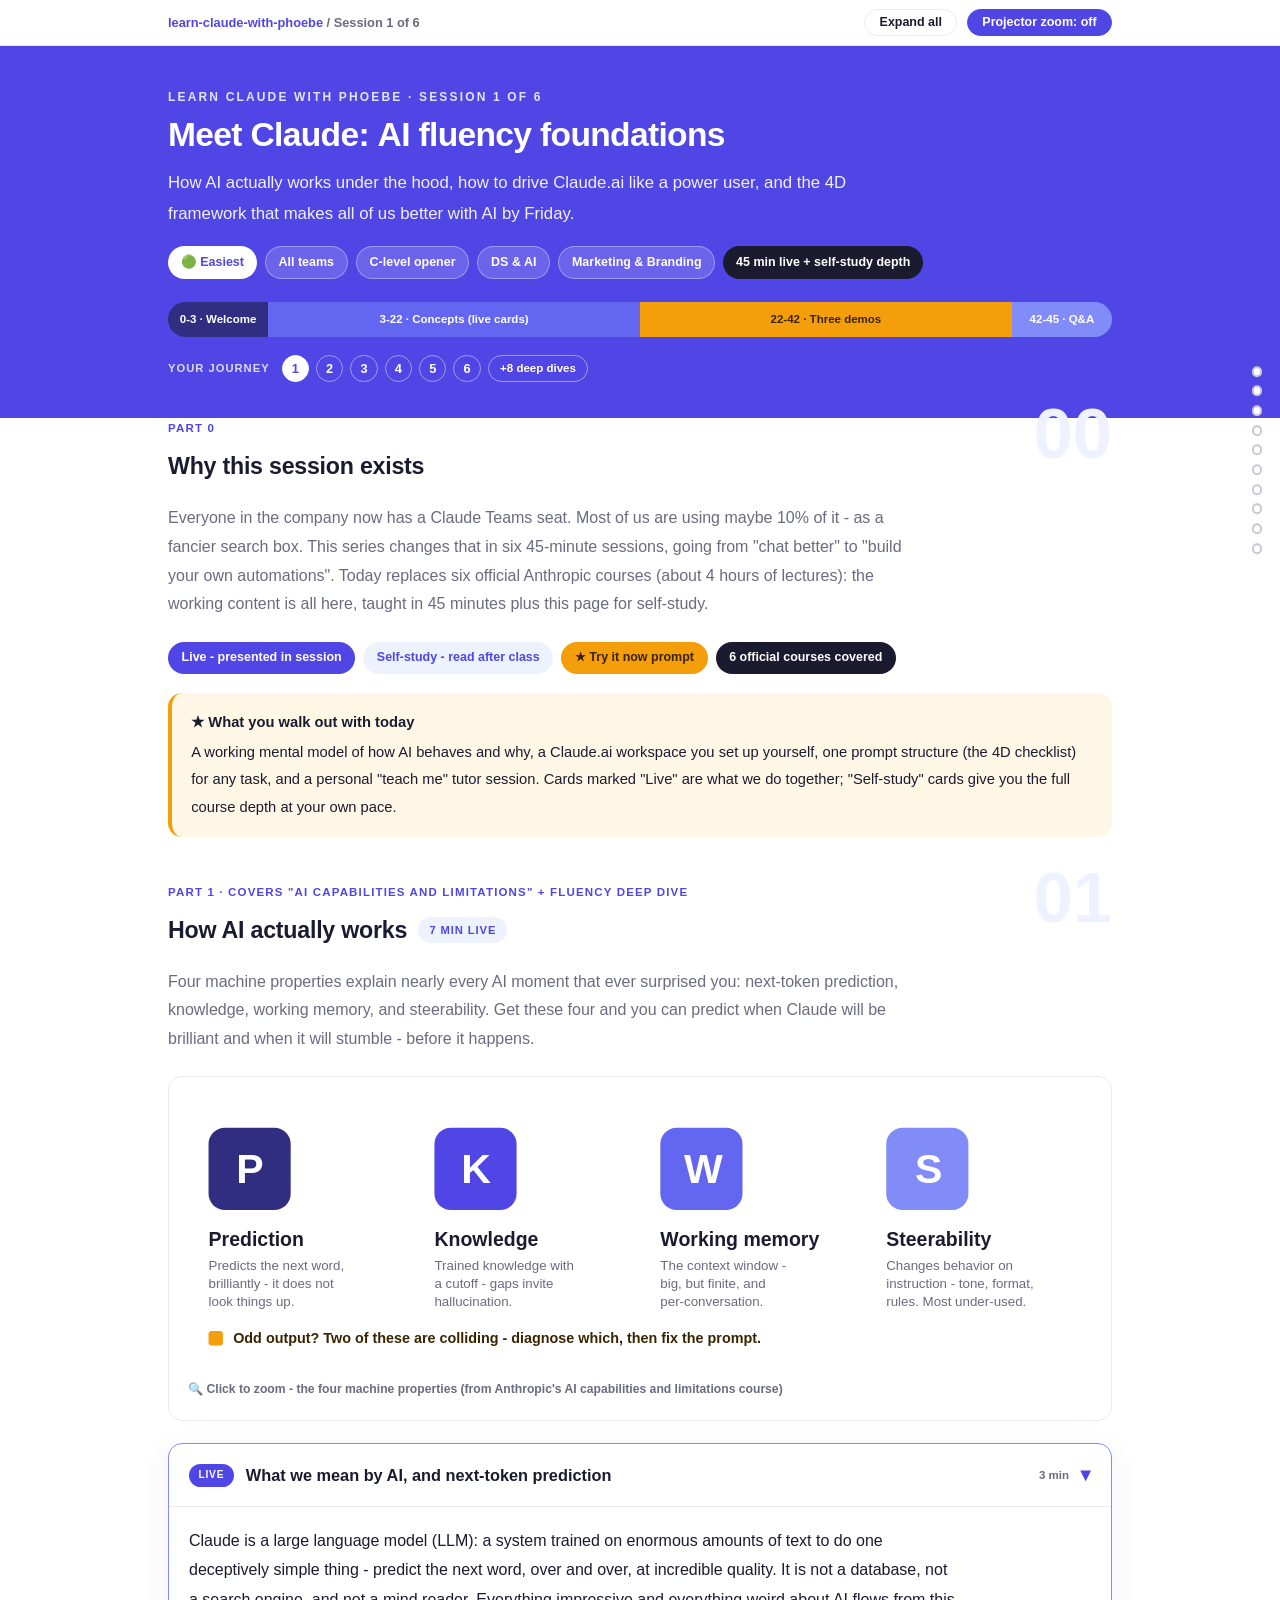
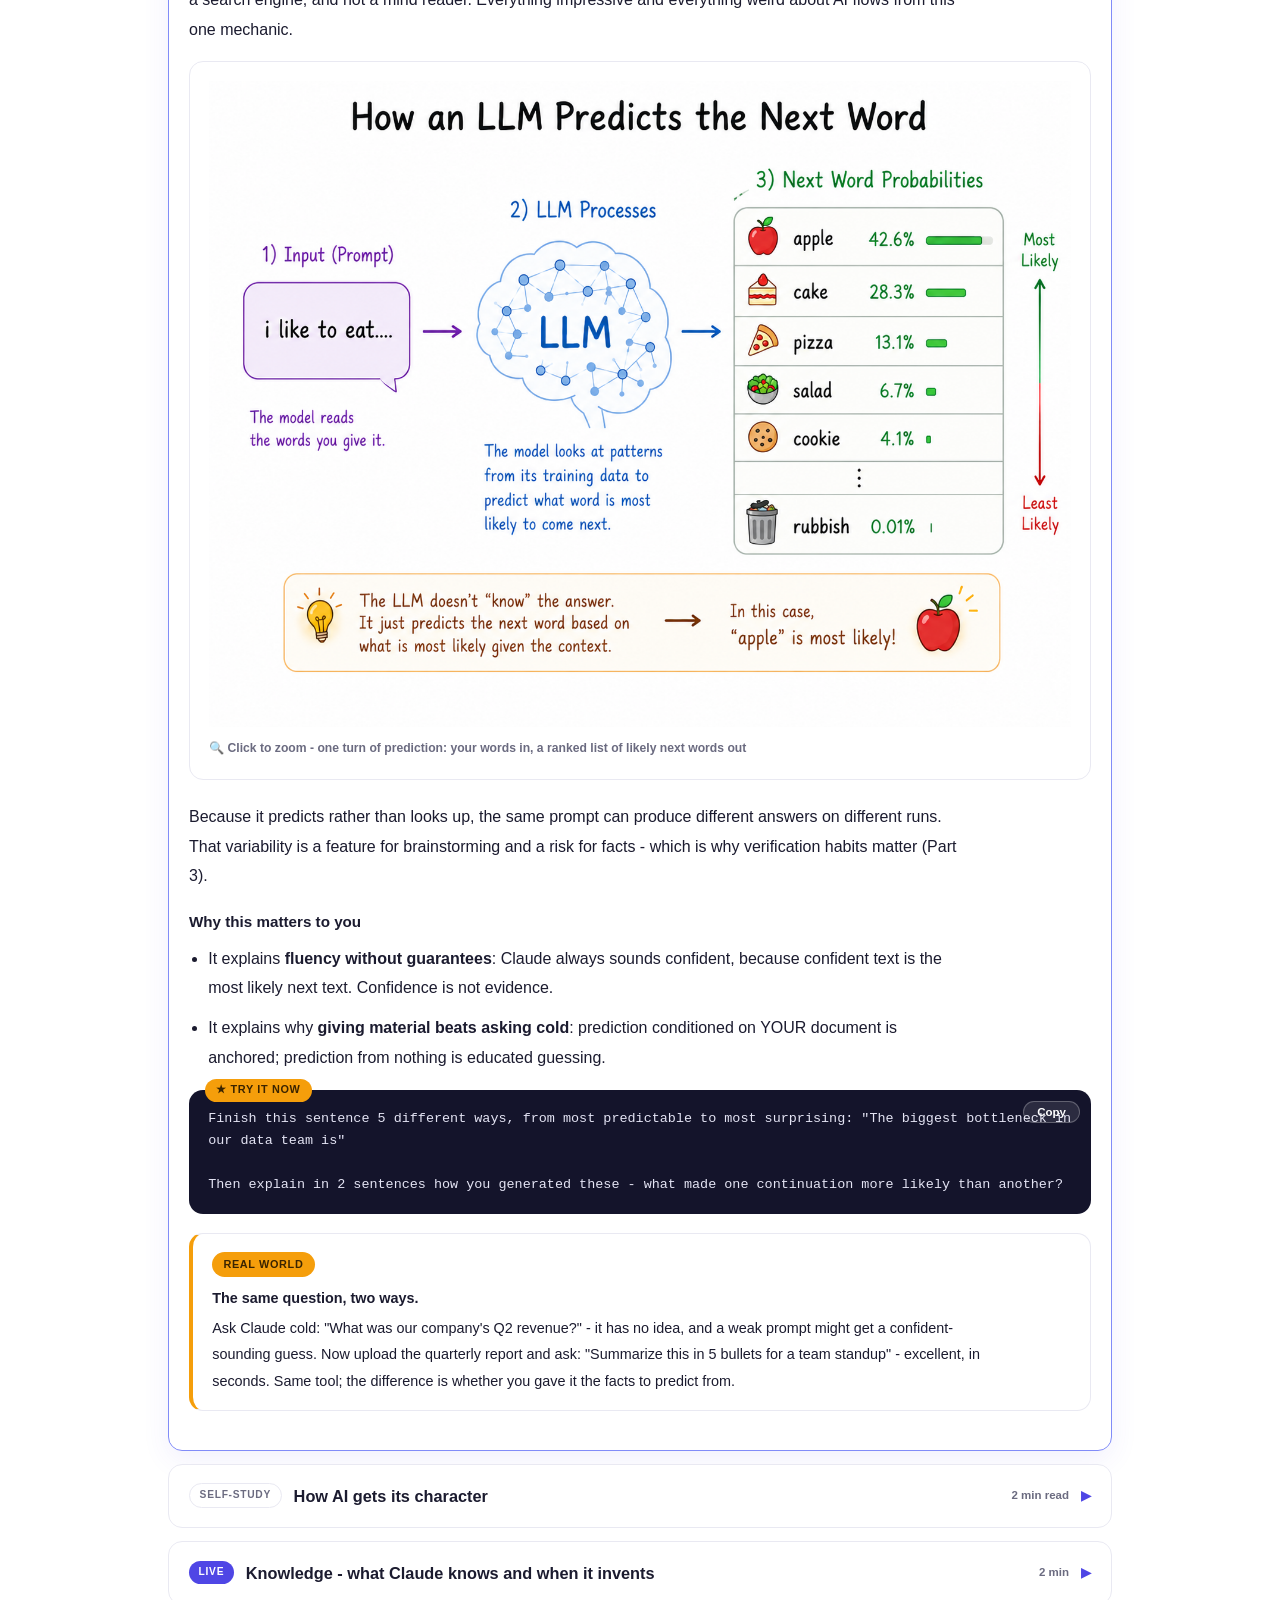
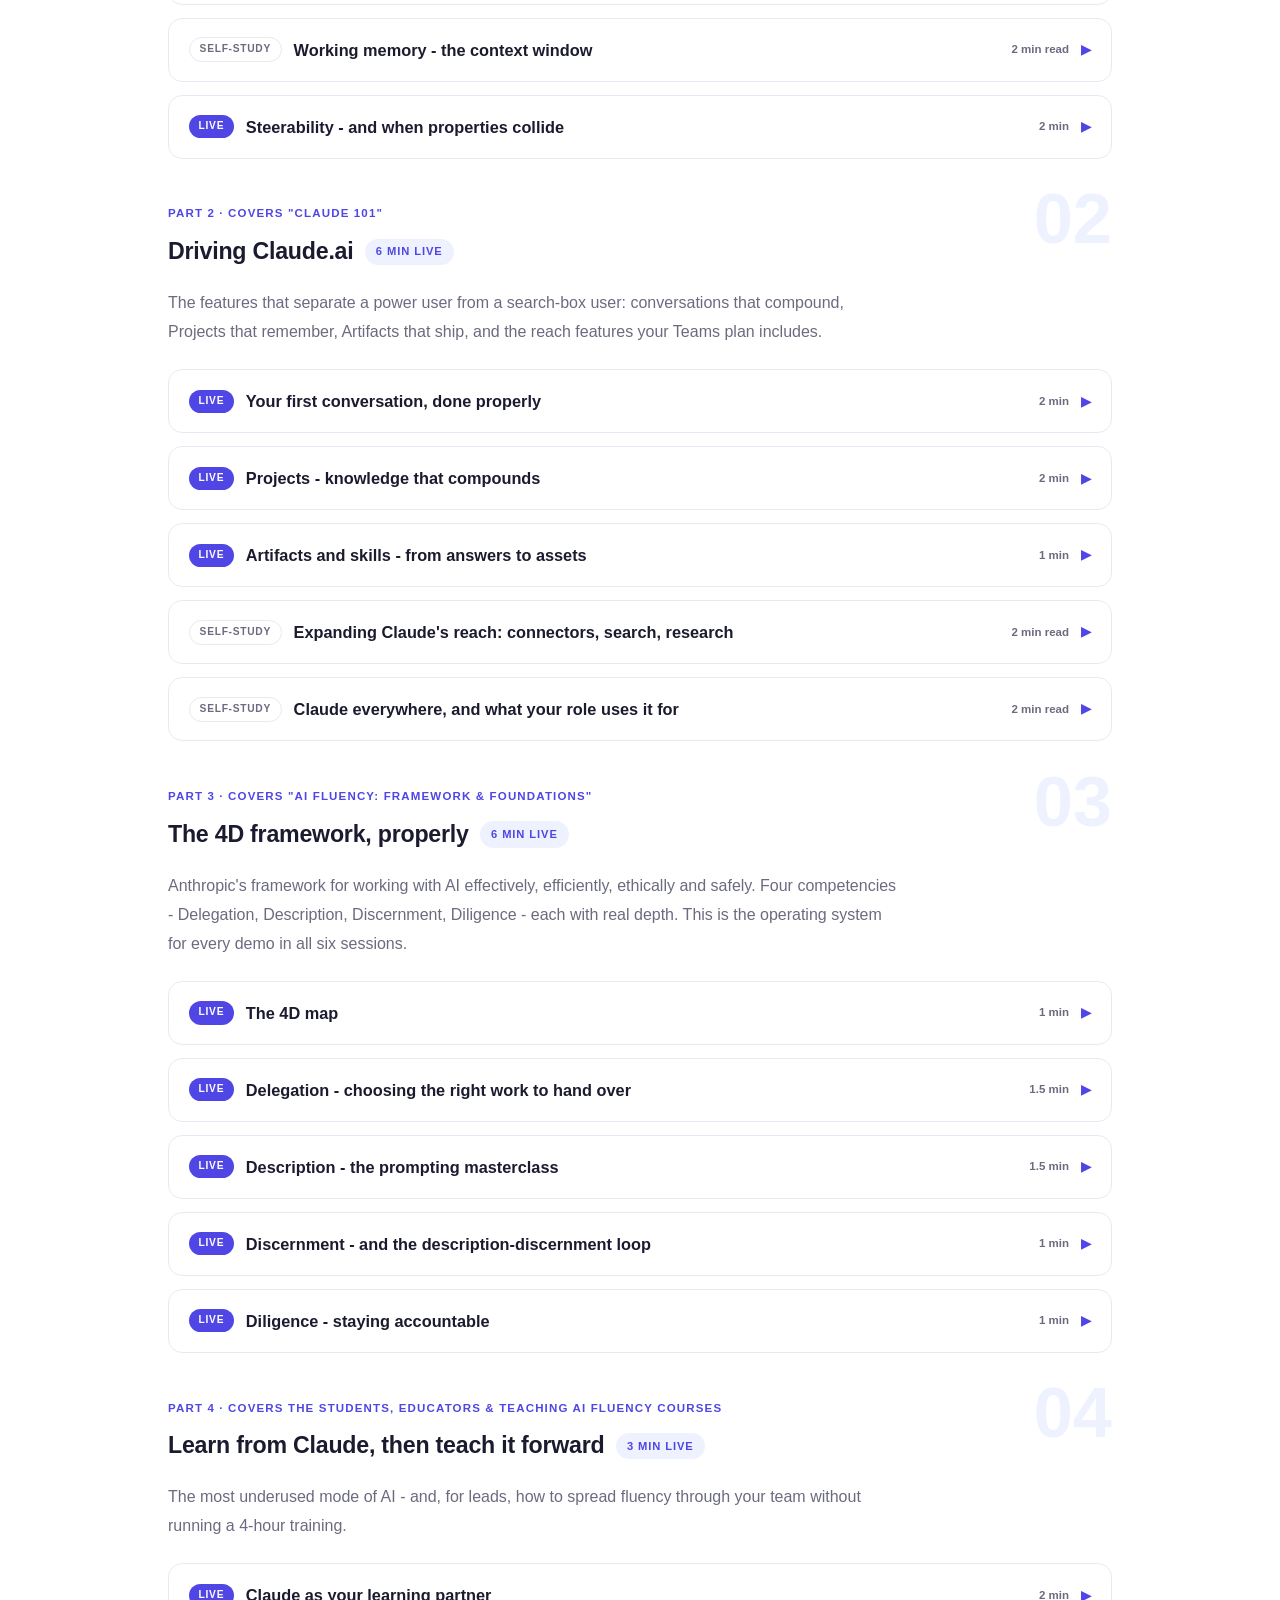
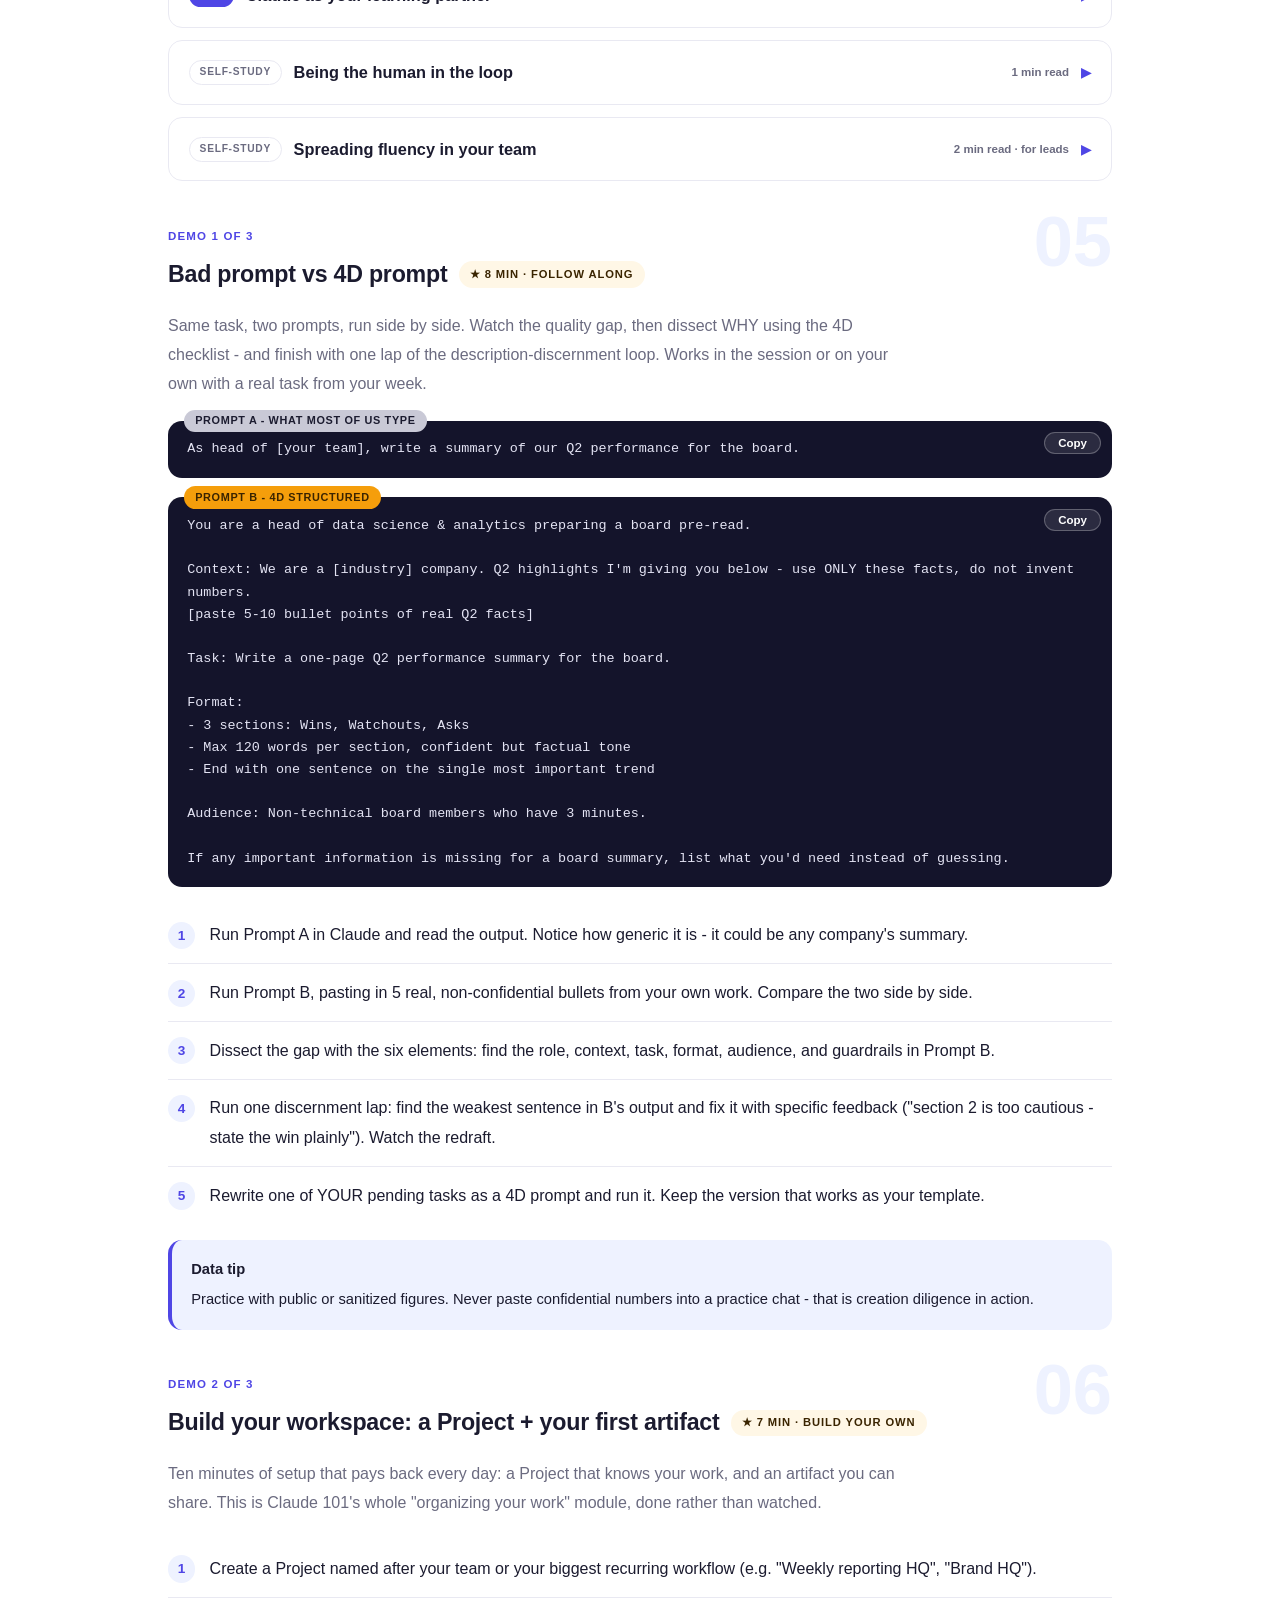
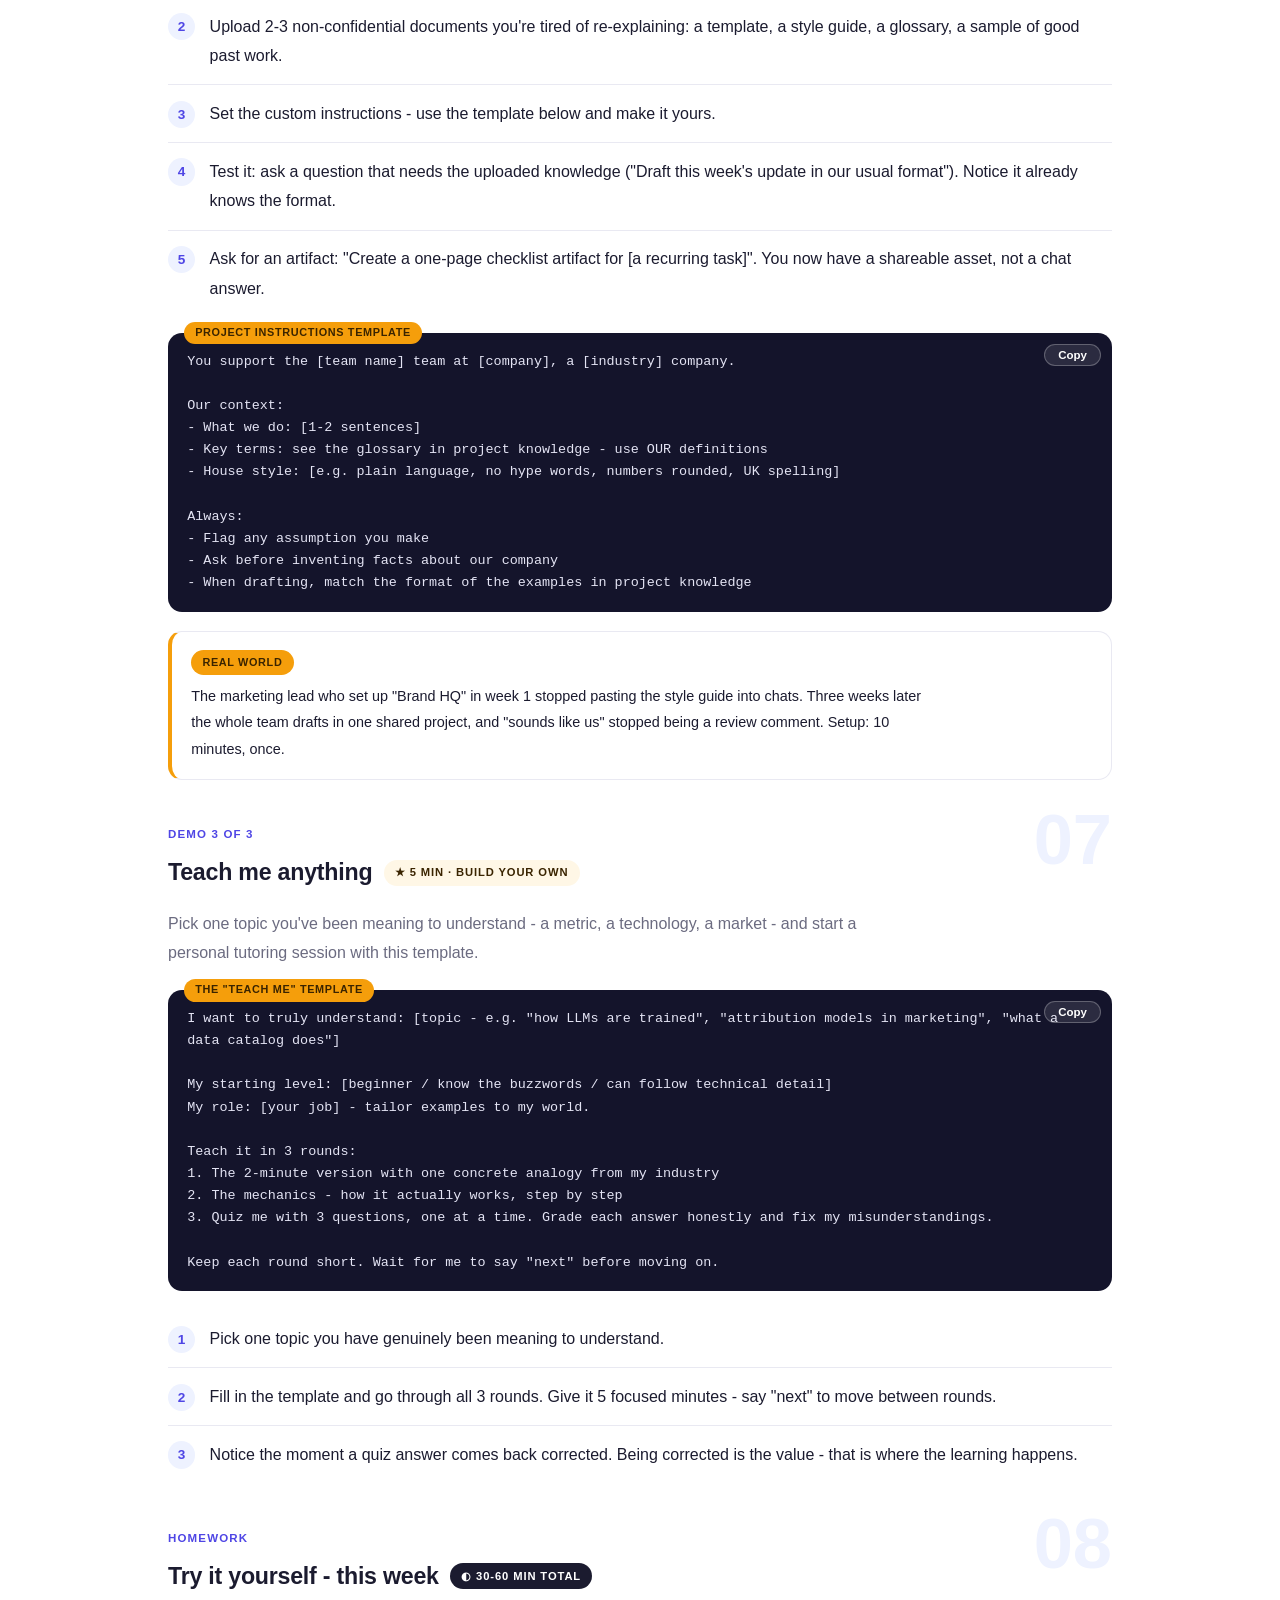
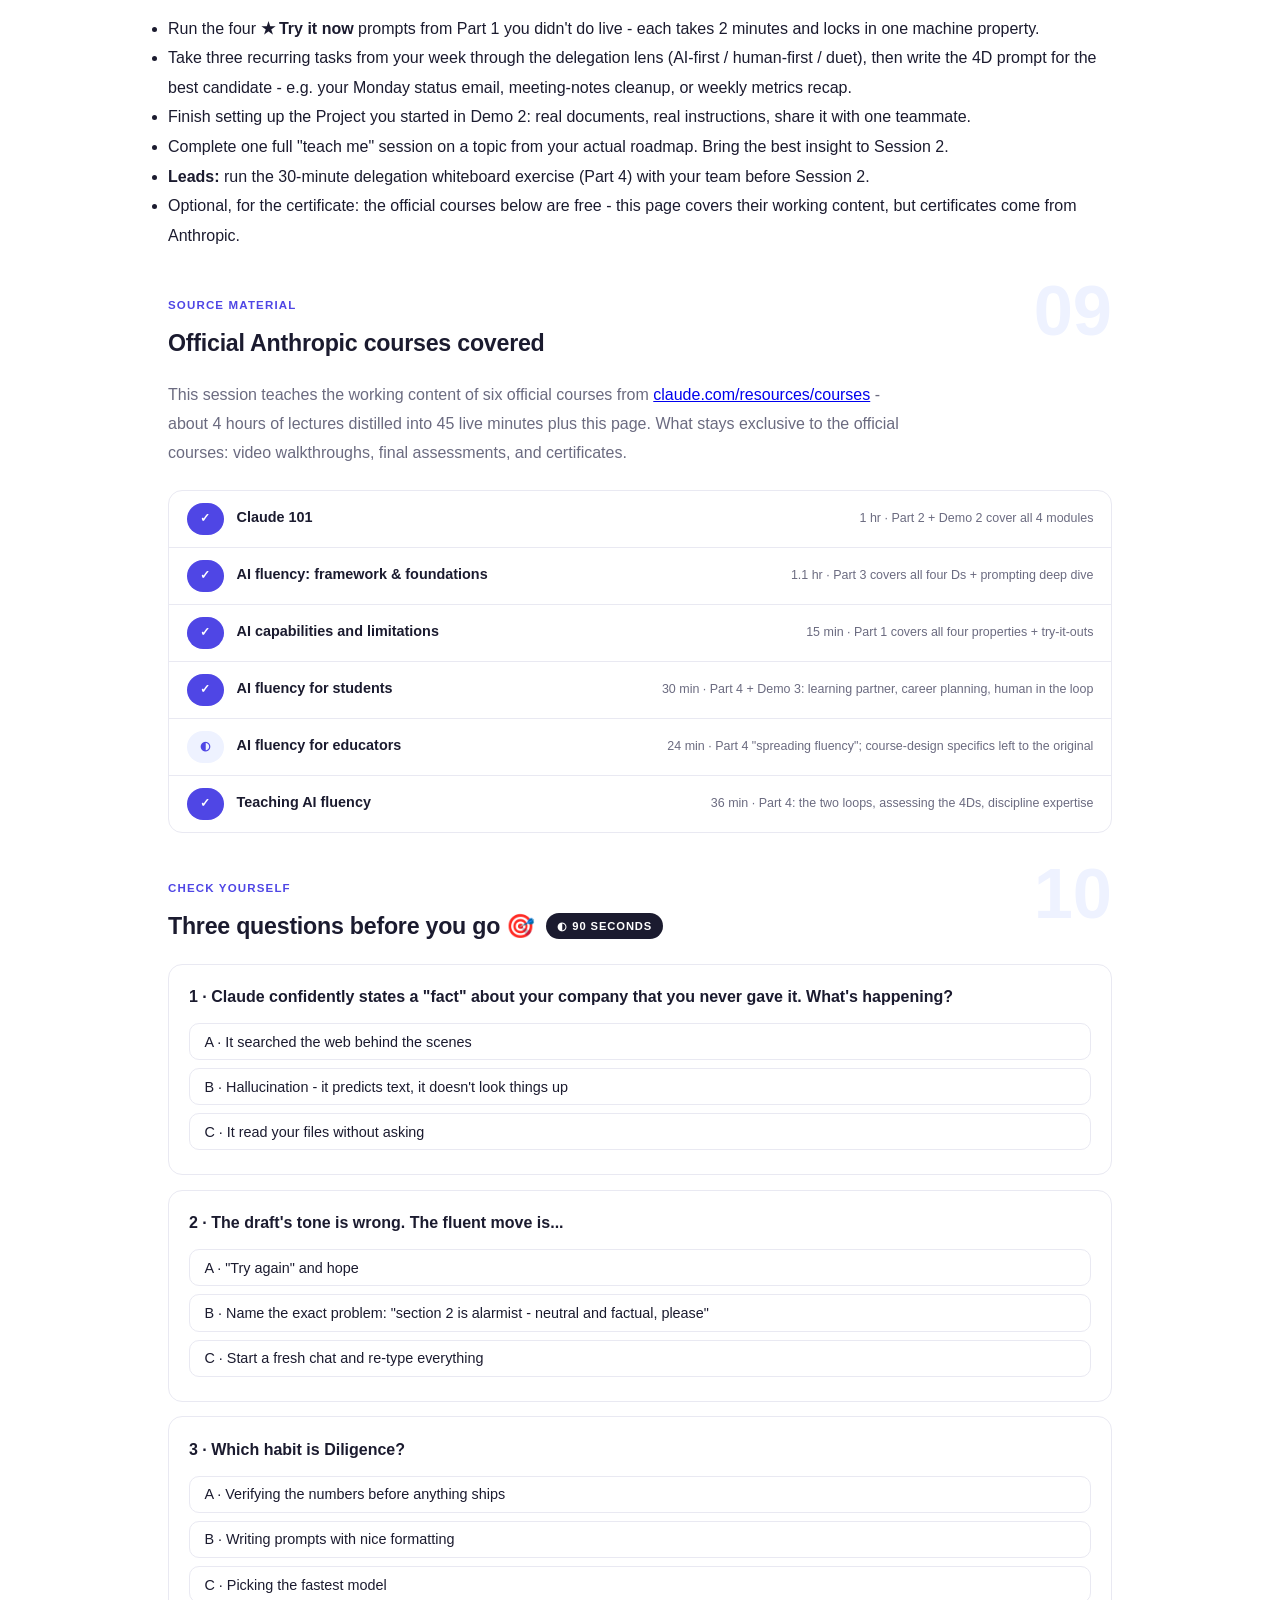
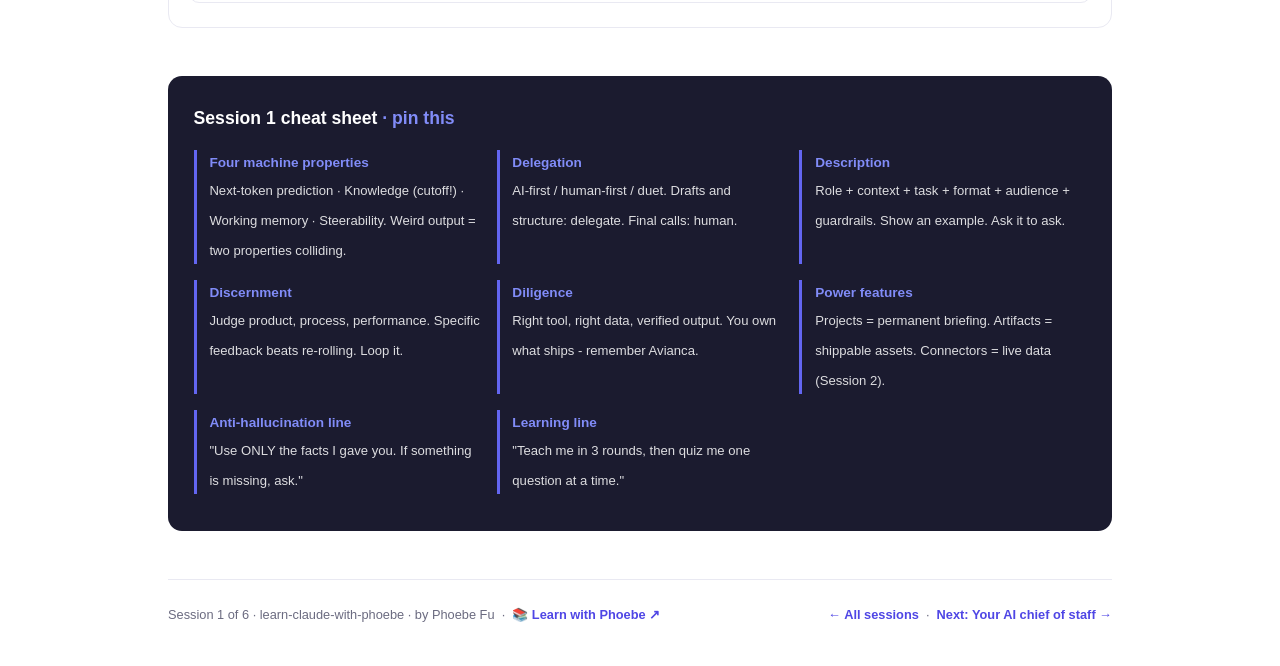
==== courses/01-foundations.html @ 72406768 "Add next-token prediction illustration to Session 1 Adds a zoomable figure to the "What we mean by A" ====
<!DOCTYPE html>
<html lang="en">
<head>
<meta charset="UTF-8">
<meta name="viewport" content="width=device-width, initial-scale=1.0">
<title>Session 1 · Meet Claude: AI fluency foundations - learn claude with phoebe</title>
<link rel="stylesheet" href="../assets/style.css?v=4">
</head>
<body>

<div class="toolbar">
  <div class="wrap">
    <span class="crumb"><a href="../index.html">learn-claude-with-phoebe</a> / Session 1 of 6</span>
    <button class="btn" id="toggle-all" type="button">Expand all</button>
    <button class="btn primary" id="zoom-toggle" type="button">Projector zoom: off</button>
  </div>
</div>

<header class="masthead">
  <div class="wrap">
    <div class="eyebrow">Learn Claude with Phoebe · Session 1 of 6</div>
    <h1>Meet Claude: <span class="accent">AI fluency</span> foundations</h1>
    <p class="sub">How AI actually works under the hood, how to drive Claude.ai like a power user, and the 4D framework that makes all of us better with AI by Friday.</p>
    <div class="chip-row">
      <span class="chip level">🟢 Easiest</span>
      <span class="chip audience">All teams</span>
      <span class="chip audience">C-level opener</span>
      <span class="chip audience">DS &amp; AI</span>
      <span class="chip audience">Marketing &amp; Branding</span>
      <span class="chip time">45 min live + self-study depth</span>
    </div>
    <div class="agenda">
      <span class="a1" style="flex:1">0-3 · Welcome</span>
      <span class="a2" style="flex:4">3-22 · Concepts (live cards)</span>
      <span class="a3" style="flex:4">22-42 · Three demos</span>
      <span class="a4" style="flex:1">42-45 · Q&amp;A</span>
    </div>
  </div>
</header>

<main class="wrap">

  <!-- ============ INTRO ============ -->
  <section class="section" id="intro">
    <div class="section-kicker">
      <span class="klabel">Part 0</span>
      <h2>Why this session exists</h2>
    </div>
    <p class="lede">Everyone in the company now has a Claude Teams seat. Most of us are using maybe 10% of it - as a fancier search box. This series changes that in six 45-minute sessions, going from "chat better" to "build your own automations". Today replaces six official Anthropic courses (about 4 hours of lectures): the working content is all here, taught in 45 minutes plus this page for self-study.</p>
    <div class="legend">
      <span class="pill solid">Live - presented in session</span>
      <span class="pill light">Self-study - read after class</span>
      <span class="pill peach">★ Try it now prompt</span>
      <span class="pill inkpill">6 official courses covered</span>
    </div>
    <div class="callout win">
      <strong>★ What you walk out with today</strong>
      A working mental model of how AI behaves and why, a Claude.ai workspace you set up yourself, one prompt structure (the 4D checklist) for any task, and a personal "teach me" tutor session. Cards marked "Live" are what we do together; "Self-study" cards give you the full course depth at your own pace.
    </div>
  </section>

  <!-- ============ PART 1: HOW AI ACTUALLY WORKS ============ -->
  <section class="section" id="how-ai-works">
    <div class="section-kicker">
      <span class="klabel">Part 1 · covers "AI capabilities and limitations" + fluency deep dive</span>
      <h2>How AI actually works <span class="tag concept">7 min live</span></h2>
    </div>
    <p class="lede">Four machine properties explain nearly every AI moment that ever surprised you: next-token prediction, knowledge, working memory, and steerability. Get these four and you can predict when Claude will be brilliant and when it will stumble - before it happens.</p>

    <figure class="zoomable">
      <svg viewBox="0 0 880 265" xmlns="http://www.w3.org/2000/svg" role="img" aria-label="The four machine properties: prediction, knowledge, working memory, steerability">
        <style>
          .mpL { font: 800 40px Inter, sans-serif; fill: #FFFFFF; }
          .mpT { font: 700 19px Inter, sans-serif; fill: #1B1B2F; }
          .mpX { font: 400 13px Inter, sans-serif; fill: #6B6B80; }
          .mpN { font: 600 14px Inter, sans-serif; fill: #3A2400; }
        </style>
        <rect x="20" y="30" width="80" height="80" rx="16" fill="#312E81"/>
        <text class="mpL" x="47" y="84">P</text>
        <text class="mpT" x="20" y="145">Prediction</text>
        <text class="mpX" x="20" y="168">Predicts the next word,</text>
        <text class="mpX" x="20" y="186">brilliantly - it does not</text>
        <text class="mpX" x="20" y="204">look things up.</text>
        <rect x="240" y="30" width="80" height="80" rx="16" fill="#4F46E5"/>
        <text class="mpL" x="266" y="84">K</text>
        <text class="mpT" x="240" y="145">Knowledge</text>
        <text class="mpX" x="240" y="168">Trained knowledge with</text>
        <text class="mpX" x="240" y="186">a cutoff - gaps invite</text>
        <text class="mpX" x="240" y="204">hallucination.</text>
        <rect x="460" y="30" width="80" height="80" rx="16" fill="#6366F1"/>
        <text class="mpL" x="483" y="84">W</text>
        <text class="mpT" x="460" y="145">Working memory</text>
        <text class="mpX" x="460" y="168">The context window -</text>
        <text class="mpX" x="460" y="186">big, but finite, and</text>
        <text class="mpX" x="460" y="204">per-conversation.</text>
        <rect x="680" y="30" width="80" height="80" rx="16" fill="#818CF8"/>
        <text class="mpL" x="708" y="84">S</text>
        <text class="mpT" x="680" y="145">Steerability</text>
        <text class="mpX" x="680" y="168">Changes behavior on</text>
        <text class="mpX" x="680" y="186">instruction - tone, format,</text>
        <text class="mpX" x="680" y="204">rules. Most under-used.</text>
        <rect x="20" y="228" width="14" height="14" rx="3" fill="#F59E0B"/>
        <text class="mpN" x="44" y="240">Odd output? Two of these are colliding - diagnose which, then fix the prompt.</text>
      </svg>
      <figcaption>🔍 Click to zoom - the four machine properties (from Anthropic's AI capabilities and limitations course)</figcaption>
    </figure>

    <details class="card" open>
      <summary><span class="mode live">Live</span>What we mean by AI, and next-token prediction<span class="mini">3 min</span><span class="caret">▶</span></summary>
      <div class="body">
        <p>Claude is a large language model (LLM): a system trained on enormous amounts of text to do one deceptively simple thing - predict the next word, over and over, at incredible quality. It is not a database, not a search engine, and not a mind reader. Everything impressive and everything weird about AI flows from this one mechanic.</p>
        <figure class="zoomable">
          <img src="../assets/img/next-token-prediction.png" width="1448" height="1086" loading="lazy" decoding="async" alt="Three-step diagram of next-token prediction. Step 1, the input prompt 'I like to eat...' - the model reads the words you give it. Step 2, the LLM processes it, looking at patterns from its training data to predict what word is most likely to come next. Step 3, next-word probabilities: apple 42.6 percent, cake 28.3 percent, pizza 13.1 percent, salad 6.7 percent, cookie 4.1 percent, down to rubbish at 0.01 percent. The model does not know the answer; it predicts the most likely next word given the context - here, 'apple'.">
          <figcaption>🔍 Click to zoom - one turn of prediction: your words in, a ranked list of likely next words out</figcaption>
        </figure>
        <p>Because it predicts rather than looks up, the same prompt can produce different answers on different runs. That variability is a feature for brainstorming and a risk for facts - which is why verification habits matter (Part 3).</p>
        <h4>Why this matters to you</h4>
        <ul>
          <li>It explains <strong>fluency without guarantees</strong>: Claude always sounds confident, because confident text is the most likely next text. Confidence is not evidence.</li>
          <li>It explains why <strong>giving material beats asking cold</strong>: prediction conditioned on YOUR document is anchored; prediction from nothing is educated guessing.</li>
        </ul>
        <div class="prompt-box good"><span class="label">★ Try it now</span>Finish this sentence 5 different ways, from most predictable to most surprising: "The biggest bottleneck in our data team is"

Then explain in 2 sentences how you generated these - what made one continuation more likely than another?</div>
        <div class="callout example">
          <span class="ex-pill">Real world</span>
          <p><strong>The same question, two ways.</strong> Ask Claude cold: "What was our company's Q2 revenue?" - it has no idea, and a weak prompt might get a confident-sounding guess. Now upload the quarterly report and ask: "Summarize this in 5 bullets for a team standup" - excellent, in seconds. Same tool; the difference is whether you gave it the facts to predict from.</p>
        </div>
      </div>
    </details>

    <details class="card">
      <summary><span class="mode self">Self-study</span>How AI gets its character<span class="mini">2 min read</span><span class="caret">▶</span></summary>
      <div class="body">
        <p>Raw next-token prediction would happily continue any text, helpful or harmful, true or false. Models get their working personality in a second training phase: human feedback teaches the model which responses are helpful, honest, and safe. This is why Claude asks clarifying questions, declines some requests, and admits uncertainty - those behaviors were trained in deliberately.</p>
        <ul>
          <li><strong>Different models, different characters:</strong> the same question to Claude, ChatGPT and Gemini gets different styles because each company trains different behavior, not because one "knows more".</li>
          <li><strong>Character is steerable:</strong> your instructions layer on top. Tell Claude "be blunt, skip the caveats" or "challenge my assumptions" and it will - see Steerability below.</li>
          <li><strong>Claude specifically</strong> is trained by Anthropic with an emphasis on being helpful, harmless, and honest - it would rather say "I'm not sure" than fabricate, but it is not immune to error. Trust calibrated, never blind.</li>
        </ul>
      </div>
    </details>

    <details class="card">
      <summary><span class="mode live">Live</span>Knowledge - what Claude knows and when it invents<span class="mini">2 min</span><span class="caret">▶</span></summary>
      <div class="body">
        <p>Claude's built-in knowledge comes from training data with a <strong>cutoff date</strong>. It knows a compressed version of the public internet up to that point - and nothing after, nothing behind your company firewall, and nothing about your meeting this morning unless you paste it in.</p>
        <figure class="zoomable">
          <svg viewBox="0 0 880 195" xmlns="http://www.w3.org/2000/svg" role="img" aria-label="Knowledge timeline: training data up to a cutoff, then a gap until today">
            <style>
              .knB { font: 600 14px Inter, sans-serif; fill: #FFFFFF; }
              .knG { font: 600 14px Inter, sans-serif; fill: #6B6B80; }
              .knX { font: 400 13px Inter, sans-serif; fill: #6B6B80; }
              .knC { font: 700 13px Inter, sans-serif; fill: #1B1B2F; }
              .knN { font: 600 14px Inter, sans-serif; fill: #3A2400; }
            </style>
            <rect x="40" y="46" width="540" height="30" rx="8" fill="#4F46E5"/>
            <text class="knB" x="180" y="66">training data - the public internet</text>
            <line x1="580" y1="24" x2="580" y2="96" stroke="#1B1B2F" stroke-width="2"/>
            <text class="knC" x="510" y="16">knowledge cutoff</text>
            <rect x="580" y="46" width="260" height="30" rx="8" fill="#EEF2FF" stroke="#C9C9D6" stroke-dasharray="5 4"/>
            <text class="knG" x="646" y="66">the gap - today</text>
            <text class="knX" x="40" y="114">← ask directly: Claude's home turf</text>
            <text class="knX" x="580" y="114">search the web, or paste sources in →</text>
            <rect x="40" y="150" width="14" height="14" rx="3" fill="#F59E0B"/>
            <text class="knN" x="64" y="162">Internal company info is never on this line at all - always provide the document.</text>
          </svg>
          <figcaption>🔍 Click to zoom - where Claude's knowledge ends and yours must begin</figcaption>
        </figure>
        <p>When asked for facts beyond its knowledge, a language model's failure mode is not silence - it is <strong>hallucination</strong>: fluent, plausible, wrong. The fix is always the same: supply the source, ask it to cite what it used, and tell it that "I don't know" is an acceptable answer.</p>
        <table class="clean">
          <thead><tr><th>Knowledge situation</th><th>What to do</th></tr></thead>
          <tbody>
            <tr><td>Stable public concepts (statistics, marketing frameworks, code)</td><td>Ask directly - this is Claude's home turf</td></tr>
            <tr><td>Recent events, prices, versions, news</td><td>Use search/research mode or paste the source in</td></tr>
            <tr><td>Anything internal to the company</td><td>Always provide the document - it cannot know</td></tr>
            <tr><td>High-stakes facts (legal, financial, published numbers)</td><td>Provide source + verify the output yourself</td></tr>
          </tbody>
        </table>
        <div class="prompt-box good"><span class="label">★ Try it now</span>What do you know about [your company name]? Split your answer into three lists:
1. Things you're confident about
2. Things you're unsure about
3. Things you'd need me to provide

Do not guess in list 1. Be honest about where your knowledge ends.</div>
        <div class="callout example">
          <span class="ex-pill">Real world</span>
          <p><strong>The cautionary tale everyone should know:</strong> in 2023, two New York lawyers were sanctioned in court (Mata v. Avianca) for filing a legal brief containing six cases that an AI chatbot had simply invented - they never checked. The AI didn't fail; the verification step did. That story is why this whole session exists.</p>
        </div>
      </div>
    </details>

    <details class="card">
      <summary><span class="mode self">Self-study</span>Working memory - the context window<span class="mini">2 min read</span><span class="caret">▶</span></summary>
      <div class="body">
        <p>Everything in your current conversation - your messages, uploaded files, Claude's replies - lives in a working memory called the <strong>context window</strong>. It is big (hundreds of pages) but finite, and two behaviors follow:</p>
        <ul>
          <li><strong>Long chats drift.</strong> In a marathon conversation, early details fade in influence. When a thread gets messy, start fresh and paste in a short summary of decisions so far - a clean context beats a cluttered one.</li>
          <li><strong>Each conversation starts blank.</strong> Claude does not remember yesterday's chat unless your workspace has that feature enabled or you re-supply the material. Projects (Part 2) exist precisely to solve this - persistent knowledge that every conversation can see.</li>
        </ul>
        <div class="prompt-box good"><span class="label">★ Try it now</span>I'm going to paste a long document. Before I ask anything: list the 3 most important things you'll keep track of while reading it.

Afterwards, when I ask questions - if you're not sure whether a detail was actually in the text, say "not in the document" instead of filling the gap from general knowledge.

[paste a long report or policy doc]</div>
        <div class="callout example">
          <span class="ex-pill">Real world</span>
          <p>A 300-page policy PDF dumped in whole gets shallow answers - the important clause on page 214 competes with 299 other pages for attention. Feed it chapter by chapter and ask for a running summary, and the answers get sharp. Same model, managed memory.</p>
        </div>
      </div>
    </details>

    <details class="card">
      <summary><span class="mode live">Live</span>Steerability - and when properties collide<span class="mini">2 min</span><span class="caret">▶</span></summary>
      <div class="body">
        <p><strong>Steerability</strong> is the property that makes everything else usable: Claude will genuinely change its behavior - tone, format, depth, persona, rules - based on plain-language instructions. Most people dramatically under-steer. You can set rules for a whole conversation ("always answer in tables", "flag any assumption you make") and Claude will hold them.</p>
        <p><strong>When properties collide</strong> is where AI gets weird. Steer it hard toward confidence ("give me a definitive answer") and you suppress its honesty about uncertain knowledge - you have steered it INTO hallucination. Ask for perfect recall at the end of a very long chat and steering can't beat memory limits. Odd outputs are almost never random: one property is being pushed against another. Diagnose which, fix the prompt.</p>
        <div class="prompt-box good"><span class="label">★ Try it now</span>Explain what a data catalog is, 3 times, keeping every version factually identical:
1. To a new intern, in 2 sentences
2. To our CFO, in 3 bullets focused on cost and risk
3. As a one-line Slack message

Notice what changed and what didn't - that's steerability.</div>
        <div class="callout example">
          <span class="ex-pill">Real world</span>
          <p><strong>The arithmetic collision:</strong> "Total this 200-row expense list" in plain chat risks silent errors - you're asking a next-word predictor to be a calculator. Say "write and run the calculation as code" and it becomes exact, because now the right tool does the math. Knowing WHY it fails tells you the fix.</p>
        </div>
      </div>
    </details>
  </section>

  <!-- ============ PART 2: DRIVING CLAUDE.AI ============ -->
  <section class="section" id="driving-claude">
    <div class="section-kicker">
      <span class="klabel">Part 2 · covers "Claude 101"</span>
      <h2>Driving Claude.ai <span class="tag concept">6 min live</span></h2>
    </div>
    <p class="lede">The features that separate a power user from a search-box user: conversations that compound, Projects that remember, Artifacts that ship, and the reach features your Teams plan includes.</p>

    <details class="card">
      <summary><span class="mode live">Live</span>Your first conversation, done properly<span class="mini">2 min</span><span class="caret">▶</span></summary>
      <div class="body">
        <p>A Claude conversation is a working session, not a query box. The habits that change everything:</p>
        <ul>
          <li><strong>Talk to it like a bright new colleague</strong> - full sentences, real context, actual stakes. "Help me prep for a tense budget meeting with marketing tomorrow" beats "budget meeting tips".</li>
          <li><strong>Attach, don't describe.</strong> Drop in the file (PDF, spreadsheet, screenshot, code) instead of describing it. Claude reads images and documents directly.</li>
          <li><strong>Iterate in the same thread.</strong> "Shorter." "More formal." "Now as a table." Each follow-up refines - you are steering, not re-rolling dice.</li>
          <li><strong>Edit your prompt</strong> when a thread goes sideways - rewriting your message and re-running beats arguing with a bad draft.</li>
          <li><strong>Pick the right model:</strong> the default model balances speed and depth; switch to the most capable model for complex reasoning, the fast one for bulk simple tasks.</li>
        </ul>
        <div class="prompt-box good"><span class="label">★ Try it now</span>I have [a real meeting from your calendar this week]. Help me prepare:
1. Ask me up to 3 questions you need answered first
2. Then give me a one-page prep: likely sticking points, my strongest arguments, and one question I should ask that others won't think of</div>
      </div>
    </details>

    <details class="card">
      <summary><span class="mode live">Live</span>Projects - knowledge that compounds<span class="mini">2 min</span><span class="caret">▶</span></summary>
      <div class="body">
        <p>A <strong>Project</strong> is a workspace with permanent memory: upload your team's key documents once, set standing instructions once, and every conversation inside the Project starts already knowing them. This is the single highest-leverage feature for teams - it turns Claude from a stranger into a briefed colleague.</p>
        <h4>What goes in a good project</h4>
        <ul>
          <li><strong>Knowledge files:</strong> style guides, product specs, org charts, glossaries, key reports - the stuff you're tired of re-explaining.</li>
          <li><strong>Custom instructions:</strong> "You support the data science team at [company]. Our stack is X. Always flag assumptions. Use our metric definitions from the glossary."</li>
          <li><strong>Team sharing:</strong> on the Teams plan, share the Project so everyone's conversations start equally briefed - one setup, whole-team payoff.</li>
        </ul>
        <div class="callout example">
          <span class="ex-pill">Real world</span>
          <p>A brand team builds a "Brand HQ" project: voice guide, banned words, best past campaigns, current positioning doc. From then on, every caption, email, and deck request in that project comes back on-brand by default - no more pasting the style guide into every chat. We build exactly this in Demo 2.</p>
        </div>
      </div>
    </details>

    <details class="card">
      <summary><span class="mode live">Live</span>Artifacts and skills - from answers to assets<span class="mini">1 min</span><span class="caret">▶</span></summary>
      <div class="body">
        <p><strong>Artifacts</strong> turn Claude's output into a live, standalone piece of work beside the chat: documents, tables, diagrams, working web pages, small interactive tools. Ask for "an interactive checklist my team can tick off" and you get a working mini-app, not a paragraph. Artifacts can be edited by conversation ("make the header plum, add a filter"), shared with a link, and are how we prototype websites in Session 4.</p>
        <p><strong>Skills</strong> are reusable instruction packs that teach Claude a repeatable job - your report format, your QA checklist, your SOP - so you invoke them instead of re-explaining. They are the star of Session 3, where we turn one of OUR real SOPs into a skill live.</p>
        <div class="prompt-box good"><span class="label">★ Try it now</span>Create an artifact: a clean one-page checklist for onboarding a new [your team] team member. Make the items editable and tickable. Use only what a first-week person truly needs.</div>
      </div>
    </details>

    <details class="card">
      <summary><span class="mode self">Self-study</span>Expanding Claude's reach: connectors, search, research<span class="mini">2 min read</span><span class="caret">▶</span></summary>
      <div class="body">
        <ul>
          <li><strong>Connectors</strong> plug Claude into your tools - calendar, email, drive, project trackers - so it can read and act on live data. On our Teams plan most connectors need a one-time sys-admin approval; Session 2 includes the ready-to-send request template and builds the flagship automation (calendar → prioritized to-do list).</li>
          <li><strong>Web search</strong> closes the knowledge-cutoff gap: Claude looks up current information and cites sources. Use it whenever "recent" matters.</li>
          <li><strong>Research mode</strong> goes further: Claude plans a multi-step investigation, reads many sources, and returns a structured, cited report. Right for "compare these 5 vendors" - overkill for "what does churn mean".</li>
          <li><strong>Enterprise search</strong> (when enabled by the org) lets Claude answer from internal company sources - ask your admin what's connected before assuming.</li>
        </ul>
        <div class="callout example">
          <span class="ex-pill">Real world</span>
          <p><strong>What this means Monday morning.</strong> Today, zero approvals needed: upload the weekly sales CSV and ask "find the 3 biggest outliers and draft one question to ask about each". After the Session 2 connector request: "check my calendar and inbox, build my morning to-do list, flag anything from the CEO" - automatically, every morning.</p>
        </div>
      </div>
    </details>

    <details class="card">
      <summary><span class="mode self">Self-study</span>Claude everywhere, and what your role uses it for<span class="mini">2 min read</span><span class="caret">▶</span></summary>
      <div class="body">
        <p>Beyond the browser: the <strong>desktop app</strong> adds Cowork (Claude works on files in a folder you choose) and hosts Claude Code for engineers; the <strong>mobile app</strong> handles voice conversations and photos of whiteboards; Claude also lives inside some tools your team already uses. Session 5 covers Claude Code properly - here's what each seat in this room reaches for first:</p>
        <table class="clean">
          <thead><tr><th>Role</th><th>First wins with Claude</th></tr></thead>
          <tbody>
            <tr><td>DS &amp; AI</td><td>Code review and debugging, data cleaning plans, methodology critique, documentation drafts, offline script writing (Session 5)</td></tr>
            <tr><td>Marketing &amp; Branding</td><td>Campaign copy in brand voice, audience personas, content repurposing (one asset → 5 formats), creative critique (Session 4)</td></tr>
            <tr><td>C-level</td><td>Board pre-reads, decision framing (options + risks + recommendation), meeting prep, "explain this technical thing before my next call" (Demo 3)</td></tr>
            <tr><td>Everyone</td><td>Email drafts, meeting summaries → action lists, document review, "teach me" sessions, first drafts of anything</td></tr>
          </tbody>
        </table>
      </div>
    </details>
  </section>

  <!-- ============ PART 3: THE 4D FRAMEWORK ============ -->
  <section class="section" id="framework">
    <div class="section-kicker">
      <span class="klabel">Part 3 · covers "AI fluency: framework &amp; foundations"</span>
      <h2>The 4D framework, properly <span class="tag concept">6 min live</span></h2>
    </div>
    <p class="lede">Anthropic's framework for working with AI effectively, efficiently, ethically and safely. Four competencies - Delegation, Description, Discernment, Diligence - each with real depth. This is the operating system for every demo in all six sessions.</p>

    <details class="card">
      <summary><span class="mode live">Live</span>The 4D map<span class="mini">1 min</span><span class="caret">▶</span></summary>
      <div class="body">
        <p>Why "fluency" and not "prompting"? Because prompting is only one D of four. Fluent people also choose the right work to hand over, judge outputs like an editor, and stay accountable for what ships. The four Ds, in working order:</p>
        <figure class="zoomable">
          <svg viewBox="0 0 880 300" xmlns="http://www.w3.org/2000/svg" role="img" aria-label="The 4D AI fluency framework: Delegation, Description, Discernment, Diligence">
            <style>
              .dletter { font: 800 44px Inter, sans-serif; fill: #FFFFFF; }
              .dtitle { font: 700 19px Inter, sans-serif; fill: #1B1B2F; }
              .dtext { font: 400 13px Inter, sans-serif; fill: #6B6B80; }
              .arrow { stroke: #C9C9D6; stroke-width: 2; fill: none; marker-end: url(#ah); }
            </style>
            <defs>
              <marker id="ah" markerWidth="8" markerHeight="8" refX="6" refY="3" orient="auto">
                <path d="M0,0 L6,3 L0,6" fill="none" stroke="#C9C9D6" stroke-width="1.5"/>
              </marker>
            </defs>
            <rect x="20" y="40" width="80" height="80" rx="16" fill="#312E81"/>
            <text class="dletter" x="45" y="95">D</text>
            <text class="dtitle" x="20" y="155">Delegation</text>
            <text class="dtext" x="20" y="178">Choose WHAT to hand</text>
            <text class="dtext" x="20" y="196">to AI vs keep human.</text>
            <text class="dtext" x="20" y="222">"Is this a Claude task?"</text>
            <line class="arrow" x1="205" y1="80" x2="235" y2="80"/>
            <rect x="240" y="40" width="80" height="80" rx="16" fill="#4F46E5"/>
            <text class="dletter" x="265" y="95">D</text>
            <text class="dtitle" x="240" y="155">Description</text>
            <text class="dtext" x="240" y="178">Say it well: context,</text>
            <text class="dtext" x="240" y="196">role, format, audience,</text>
            <text class="dtext" x="240" y="214">examples, constraints.</text>
            <line class="arrow" x1="425" y1="80" x2="455" y2="80"/>
            <rect x="460" y="40" width="80" height="80" rx="16" fill="#6366F1"/>
            <text class="dletter" x="485" y="95">D</text>
            <text class="dtitle" x="460" y="155">Discernment</text>
            <text class="dtext" x="460" y="178">Judge the output:</text>
            <text class="dtext" x="460" y="196">right? complete? on-brand?</text>
            <text class="dtext" x="460" y="214">Push back, iterate.</text>
            <line class="arrow" x1="645" y1="80" x2="675" y2="80"/>
            <rect x="680" y="40" width="80" height="80" rx="16" fill="#818CF8"/>
            <text class="dletter" x="705" y="95">D</text>
            <text class="dtitle" x="680" y="155">Diligence</text>
            <text class="dtext" x="680" y="178">Stay accountable:</text>
            <text class="dtext" x="680" y="196">verify facts, protect data,</text>
            <text class="dtext" x="680" y="214">own what ships.</text>
          </svg>
          <figcaption>🔍 Click to zoom - the 4D framework (from Anthropic's AI fluency: framework &amp; foundations course)</figcaption>
        </figure>
      </div>
    </details>

    <details class="card">
      <summary><span class="mode live">Live</span>Delegation - choosing the right work to hand over<span class="mini">1.5 min</span><span class="caret">▶</span></summary>
      <div class="body">
        <p>Delegation has three layers, and most people skip the first two:</p>
        <ul>
          <li><strong>Problem awareness:</strong> what are you actually trying to achieve, and what does "good" look like? Fuzzy goals produce fuzzy delegations.</li>
          <li><strong>Platform awareness:</strong> what is AI genuinely good at (Part 1!) and which tool fits - chat, a Project, research mode, or a human colleague?</li>
          <li><strong>Task delegation:</strong> split the work. Which parts go to Claude, which stay with you, which are collaborative ping-pong?</li>
        </ul>
        <h4>Project planning with delegation in mind</h4>
        <p>For any real project, list the tasks and mark each: <strong>AI-first</strong> (drafting, summarizing, structuring, variations), <strong>human-first</strong> (final judgment, relationships, confidential calls), or <strong>duet</strong> (AI drafts, you shape; you outline, AI expands). A campaign launch might delegate audience research summaries and copy variants, keep budget sign-off and partner negotiations, and duet the creative brief.</p>
        <figure class="zoomable">
          <svg viewBox="0 0 880 235" xmlns="http://www.w3.org/2000/svg" role="img" aria-label="Delegation lanes: AI-first, duet, human-first">
            <style>
              .dlH { font: 700 16px Inter, sans-serif; fill: #FFFFFF; }
              .dlHd { font: 700 16px Inter, sans-serif; fill: #4F46E5; }
              .dlC { font: 500 13px Inter, sans-serif; fill: #1B1B2F; }
              .dlX { font: 400 13px Inter, sans-serif; fill: #6B6B80; }
            </style>
            <rect x="20" y="20" width="260" height="34" rx="8" fill="#4F46E5"/>
            <text class="dlH" x="112" y="43">AI-first</text>
            <rect x="310" y="20" width="260" height="34" rx="8" fill="#EEF2FF" stroke="#C9C9D6"/>
            <text class="dlHd" x="416" y="43">Duet</text>
            <rect x="600" y="20" width="260" height="34" rx="8" fill="#1B1B2F"/>
            <text class="dlH" x="676" y="43">Human-first</text>
            <rect x="20" y="70" width="260" height="28" rx="14" fill="#FFFFFF" stroke="#E9E9F2"/>
            <text class="dlC" x="106" y="89">first drafts</text>
            <rect x="20" y="106" width="260" height="28" rx="14" fill="#FFFFFF" stroke="#E9E9F2"/>
            <text class="dlC" x="72" y="125">summaries &amp; structure</text>
            <rect x="20" y="142" width="260" height="28" rx="14" fill="#FFFFFF" stroke="#E9E9F2"/>
            <text class="dlC" x="78" y="161">variations at volume</text>
            <rect x="310" y="70" width="260" height="28" rx="14" fill="#FFFFFF" stroke="#E9E9F2"/>
            <text class="dlC" x="386" y="89">creative briefs</text>
            <rect x="310" y="106" width="260" height="28" rx="14" fill="#FFFFFF" stroke="#E9E9F2"/>
            <text class="dlC" x="368" y="125">analysis &amp; options</text>
            <rect x="310" y="142" width="260" height="28" rx="14" fill="#FFFFFF" stroke="#E9E9F2"/>
            <text class="dlC" x="360" y="161">performance-review notes</text>
            <rect x="600" y="70" width="260" height="28" rx="14" fill="#FFFFFF" stroke="#E9E9F2"/>
            <text class="dlC" x="678" y="89">final decisions</text>
            <rect x="600" y="106" width="260" height="28" rx="14" fill="#FFFFFF" stroke="#E9E9F2"/>
            <text class="dlC" x="668" y="125">confidential calls</text>
            <rect x="600" y="142" width="260" height="28" rx="14" fill="#FFFFFF" stroke="#E9E9F2"/>
            <text class="dlC" x="678" y="161">relationships</text>
            <text class="dlX" x="20" y="210">Split any project into these three lanes before prompting anything - that is delegation.</text>
          </svg>
          <figcaption>🔍 Click to zoom - the three delegation lanes, with examples</figcaption>
        </figure>
        <div class="callout example">
          <span class="ex-pill">Real world</span>
          <p>Press-release draft: delegate. Pricing decision: don't. The gray zone is where fluency shows: performance-review notes are a duet (Claude structures your raw observations; the judgment and the words that land stay yours).</p>
        </div>
      </div>
    </details>

    <details class="card">
      <summary><span class="mode live">Live</span>Description - the prompting masterclass<span class="mini">1.5 min</span><span class="caret">▶</span></summary>
      <div class="body">
        <p>Description quality is the single biggest lever you control. Three kinds of describing, then the techniques:</p>
        <ul>
          <li><strong>Product description:</strong> what you want - task, format, length, audience.</li>
          <li><strong>Process description:</strong> how to work - "think step by step", "ask clarifying questions first", "give 3 options before committing".</li>
          <li><strong>Performance description:</strong> how to behave - tone, persona, confidence level, what to do when unsure.</li>
        </ul>
        <h4>The six elements of a strong prompt</h4>
        <figure class="zoomable">
          <svg viewBox="0 0 880 235" xmlns="http://www.w3.org/2000/svg" role="img" aria-label="Anatomy of a strong prompt: role, context, task, format, audience, guardrails stack into one prompt">
            <style>
              .paW { font: 600 14px Inter, sans-serif; fill: #FFFFFF; }
              .paI { font: 600 14px Inter, sans-serif; fill: #1B1B2F; }
              .paB { font: 700 17px Inter, sans-serif; fill: #1B1B2F; }
              .paX { font: 400 13px Inter, sans-serif; fill: #6B6B80; }
            </style>
            <rect x="40" y="20" width="520" height="26" rx="6" fill="#312E81"/>
            <text class="paW" x="56" y="38">Role - who Claude should be</text>
            <rect x="40" y="52" width="520" height="26" rx="6" fill="#4F46E5"/>
            <text class="paW" x="56" y="70">Context - the facts, pasted in</text>
            <rect x="40" y="84" width="520" height="26" rx="6" fill="#6366F1"/>
            <text class="paW" x="56" y="102">Task - the one thing to produce</text>
            <rect x="40" y="116" width="520" height="26" rx="6" fill="#818CF8"/>
            <text class="paW" x="56" y="134">Format - sections, length, tone</text>
            <rect x="40" y="148" width="520" height="26" rx="6" fill="#A5B4FC"/>
            <text class="paI" x="56" y="166">Audience - who reads it, with how much time</text>
            <rect x="40" y="180" width="520" height="26" rx="6" fill="#C7D2FE"/>
            <text class="paI" x="56" y="198">Guardrails - "only these facts; list gaps, don't guess"</text>
            <line x1="590" y1="20" x2="590" y2="206" stroke="#C9C9D6" stroke-width="2"/>
            <text class="paB" x="612" y="105">= one 4D prompt</text>
            <text class="paX" x="612" y="130">six lines, two minutes,</text>
            <text class="paX" x="612" y="148">ten times the output.</text>
          </svg>
          <figcaption>🔍 Click to zoom - the anatomy of a strong prompt</figcaption>
        </figure>
        <table class="clean">
          <thead><tr><th>Element</th><th>Sounds like</th></tr></thead>
          <tbody>
            <tr><td>Role</td><td>"You are a head of data science preparing a board pre-read"</td></tr>
            <tr><td>Context</td><td>"We are a [industry] company; here are the Q2 facts: ..."</td></tr>
            <tr><td>Task</td><td>"Write a one-page performance summary"</td></tr>
            <tr><td>Format</td><td>"3 sections, max 120 words each, end with the key trend"</td></tr>
            <tr><td>Audience</td><td>"Non-technical board members with 3 minutes"</td></tr>
            <tr><td>Guardrails</td><td>"Use ONLY these facts; list gaps instead of guessing"</td></tr>
          </tbody>
        </table>
        <h4>Techniques that punch above their weight</h4>
        <ul>
          <li><strong>Show an example</strong> of what good looks like (last week's report) - one example outperforms three paragraphs of description.</li>
          <li><strong>Ask it to ask:</strong> "ask me up to 3 questions before you start" catches missing context early.</li>
          <li><strong>Positive instructions:</strong> say what TO do ("plain, confident language") over what not to do ("don't be wordy").</li>
        </ul>
      </div>
    </details>

    <details class="card">
      <summary><span class="mode live">Live</span>Discernment - and the description-discernment loop<span class="mini">1 min</span><span class="caret">▶</span></summary>
      <div class="body">
        <p>Discernment is editorial judgment over three things: the <strong>product</strong> (is it right, complete, on-brand?), the <strong>process</strong> (did it reason soundly or leap?), and the <strong>performance</strong> (was the interaction style right - too agreeable, too verbose?).</p>
        <p>The core working rhythm of AI fluency is the <strong>description-discernment loop</strong>: describe → get output → judge → describe better → repeat. First drafts are the start of the conversation, not the verdict. Specific feedback ("the tone in section 2 is alarmist - make it neutral and factual") beats re-rolling ("try again") every time.</p>
        <figure class="zoomable">
          <svg viewBox="0 0 880 250" xmlns="http://www.w3.org/2000/svg" role="img" aria-label="The description-discernment loop: describe, output, judge, refine, repeat">
            <style>
              .lpW { font: 700 16px Inter, sans-serif; fill: #FFFFFF; }
              .lpI { font: 700 16px Inter, sans-serif; fill: #4F46E5; }
              .lpX { font: 400 13px Inter, sans-serif; fill: #6B6B80; }
              .lpArr { stroke: #C9C9D6; stroke-width: 2.5; fill: none; marker-end: url(#lpAh); }
            </style>
            <defs>
              <marker id="lpAh" markerWidth="8" markerHeight="8" refX="6" refY="3" orient="auto">
                <path d="M0,0 L6,3 L0,6" fill="none" stroke="#C9C9D6" stroke-width="1.5"/>
              </marker>
            </defs>
            <rect x="180" y="30" width="180" height="50" rx="10" fill="#4F46E5"/>
            <text class="lpW" x="228" y="61">1 Describe</text>
            <rect x="520" y="30" width="180" height="50" rx="10" fill="#EEF2FF" stroke="#C9C9D6"/>
            <text class="lpI" x="572" y="61">2 Output</text>
            <rect x="520" y="150" width="180" height="50" rx="10" fill="#6366F1"/>
            <text class="lpW" x="576" y="181">3 Judge</text>
            <rect x="180" y="150" width="180" height="50" rx="10" fill="#312E81"/>
            <text class="lpW" x="228" y="181">4 Refine</text>
            <line class="lpArr" x1="368" y1="55" x2="512" y2="55"/>
            <line class="lpArr" x1="610" y1="88" x2="610" y2="142"/>
            <line class="lpArr" x1="512" y1="175" x2="368" y2="175"/>
            <line class="lpArr" x1="270" y1="142" x2="270" y2="88"/>
            <text class="lpX" x="390" y="122">loop until it's right</text>
            <text class="lpX" x="180" y="232">Refine = specific feedback on the weakest part, not "try again".</text>
          </svg>
          <figcaption>🔍 Click to zoom - the description-discernment loop</figcaption>
        </figure>
        <div class="callout example">
          <span class="ex-pill">Real world</span>
          <p>A manager's weekly report draft calls a 3% dip "alarming" - off-brand for a numbers-driven team. Weak move: accept it or start over. Fluent move: "Neutral, factual phrasing on the dip; add the 8-week trend for context" - 15 seconds, and the next draft is right. That's the loop.</p>
        </div>
      </div>
    </details>

    <details class="card">
      <summary><span class="mode live">Live</span>Diligence - staying accountable<span class="mini">1 min</span><span class="caret">▶</span></summary>
      <div class="body">
        <p>Diligence is the D that protects your name and the company. Three parts:</p>
        <ul>
          <li><strong>Creation diligence:</strong> be thoughtful about which AI you use for what, and what data you share with it. Company policy and client confidentiality come first - when in doubt, sanitize.</li>
          <li><strong>Transparency diligence:</strong> be appropriately open about AI's role in your work - with colleagues, clients, and regulators where it matters. "Claude drafted, I verified and decided" is a sentence to be comfortable saying.</li>
          <li><strong>Deployment diligence:</strong> verify before it ships. You own the output - the Avianca lawyers learned this in federal court.</li>
        </ul>
        <div class="callout tip">
          <strong>The house rule</strong>
          Claude drafts, a human decides. Anything that leaves the building - client email, board number, published copy - gets human verification. No exceptions, including for executives.
        </div>
      </div>
    </details>
  </section>

  <!-- ============ PART 4: LEARN, TEACH, STAY HUMAN ============ -->
  <section class="section" id="learning">
    <div class="section-kicker">
      <span class="klabel">Part 4 · covers the students, educators &amp; teaching AI fluency courses</span>
      <h2>Learn from Claude, then teach it forward <span class="tag concept">3 min live</span></h2>
    </div>
    <p class="lede">The most underused mode of AI - and, for leads, how to spread fluency through your team without running a 4-hour training.</p>

    <details class="card">
      <summary><span class="mode live">Live</span>Claude as your learning partner<span class="mini">2 min</span><span class="caret">▶</span></summary>
      <div class="body">
        <p>Claude adapts to your level, never judges a "dumb" question, and can quiz you until a concept sticks. The trap to avoid: letting AI do the understanding FOR you. Copy-pasting an explanation you didn't absorb is the professional version of copying homework - the goal is that YOU get smarter, not that an answer got produced.</p>
        <h4>Four techniques, in rising order of learning power</h4>
        <ul>
          <li><strong>Explain:</strong> "Explain X like I'm a marketing director, not an engineer."</li>
          <li><strong>Socratic:</strong> "Don't give me the answer - ask me questions until I get there."</li>
          <li><strong>Quiz:</strong> "Quiz me with 5 questions, one at a time, and grade my answers honestly."</li>
          <li><strong>Reverse:</strong> "I'll explain it back to you - correct my misunderstandings." (The strongest: teaching reveals what you don't know.)</li>
        </ul>
        <figure class="zoomable">
          <svg viewBox="0 0 880 250" xmlns="http://www.w3.org/2000/svg" role="img" aria-label="Four learning techniques in rising order of power: explain, socratic, quiz, reverse">
            <style>
              .laT { font: 700 15px Inter, sans-serif; fill: #FFFFFF; }
              .laC { font: 400 13px Inter, sans-serif; fill: #6B6B80; }
              .laA { font: 600 13px Inter, sans-serif; fill: #6B6B80; }
            </style>
            <rect x="80" y="150" width="160" height="60" rx="10" fill="#818CF8"/>
            <text class="laT" x="128" y="185">Explain</text>
            <rect x="280" y="110" width="160" height="100" rx="10" fill="#6366F1"/>
            <text class="laT" x="326" y="165">Socratic</text>
            <rect x="480" y="70" width="160" height="140" rx="10" fill="#4F46E5"/>
            <text class="laT" x="538" y="145">Quiz</text>
            <rect x="680" y="30" width="160" height="180" rx="10" fill="#312E81"/>
            <text class="laT" x="726" y="125">Reverse</text>
            <text class="laC" x="88" y="232">it tells you</text>
            <text class="laC" x="284" y="232">it asks you</text>
            <text class="laC" x="486" y="232">it tests you</text>
            <text class="laC" x="684" y="232">you teach it</text>
            <line x1="40" y1="210" x2="40" y2="40" stroke="#C9C9D6" stroke-width="2"/>
            <path d="M34,48 L40,36 L46,48" fill="none" stroke="#C9C9D6" stroke-width="2"/>
            <text class="laA" x="22" y="125" text-anchor="middle" transform="rotate(-90 22 125)">learning power</text>
          </svg>
          <figcaption>🔍 Click to zoom - four learning techniques, in rising order of power</figcaption>
        </figure>
        <h4>Career planning, the fluent way</h4>
        <p>The same techniques apply to your own growth: "Here's my role and where I want to be in 2 years - interview me about my skills, then give me a gap analysis and a 90-day learning plan using free resources." Claude is a tireless, honest career-planning partner - the decisions stay yours.</p>
        <div class="callout example">
          <span class="ex-pill">Real world</span>
          <ul>
            <li>A <strong>CMO</strong> has an agency meeting about "incrementality testing" tomorrow. Fifteen minutes of Explain mode with examples from her own campaigns, and she walks in asking the sharpest question in the room.</li>
            <li>A <strong>CFO</strong> gets pitched a "vector database" by a vendor. One Quiz session later, he can probe the claims instead of nodding along.</li>
            <li>A <strong>new joiner</strong> pastes the onboarding doc and uses Reverse mode: "I'll explain our data pipeline back to you - correct me." Two weeks of hallway confusion compressed into an hour.</li>
          </ul>
        </div>
      </div>
    </details>

    <details class="card">
      <summary><span class="mode self">Self-study</span>Being the human in the loop<span class="mini">1 min read</span><span class="caret">▶</span></summary>
      <div class="body">
        <p>The through-line of everything today: AI changes what you can produce, not what you're responsible for. The judgment calls - what to work on, what's true enough to ship, what's right for the client, what your name stands behind - remain human work, and becoming fluent makes your judgment MORE valuable, not less. The people who thrive with AI aren't the ones who automate the most; they're the ones who know exactly which 20% must stay human.</p>
      </div>
    </details>

    <details class="card">
      <summary><span class="mode self">Self-study</span>Spreading fluency in your team<span class="mini">2 min read · for leads</span><span class="caret">▶</span></summary>
      <div class="body">
        <p>If you lead people, you are now an AI educator whether you planned it or not. The teaching course's core insight: the 4Ds work as two loops, and people learn them by doing, not by hearing.</p>
        <ul>
          <li><strong>The delegation-diligence loop</strong> (the strategic loop): what should we hand to AI, and can we stand behind the result? Run it as a team exercise on YOUR team's task list - 30 minutes, whiteboard, three columns: AI-first / human-first / duet.</li>
          <li><strong>The description-discernment loop</strong> (the craft loop): prompt, judge, re-prompt. Teach it by pairing: one person drives, the other critiques the output, swap. The critique seat learns fastest.</li>
          <li><strong>Assess fluency by artifacts, not vibes:</strong> ask each person to bring one before/after (their old way vs their 4D-prompted way) to a team meeting. The delta is the assessment - and the demos become the team's shared playbook.</li>
          <li><strong>Apply your discipline's expertise:</strong> every field has quality standards AI doesn't know by default (your data QA bar, your brand voice, your legal review). Fluency in YOUR team means encoding those standards into prompts, Projects, and later skills (Session 3).</li>
        </ul>
      </div>
    </details>
  </section>

  <!-- ============ DEMO 1 ============ -->
  <section class="section" id="demo-1">
    <div class="section-kicker">
      <span class="klabel">Demo 1 of 3</span>
      <h2>Bad prompt vs 4D prompt <span class="tag demo">★ 8 min · follow along</span></h2>
    </div>
    <p class="lede">Same task, two prompts, run side by side. Watch the quality gap, then dissect WHY using the 4D checklist - and finish with one lap of the description-discernment loop. Works in the session or on your own with a real task from your week.</p>

    <div class="prompt-box bad"><span class="label">Prompt A - what most of us type</span>As head of [your team], write a summary of our Q2 performance for the board.</div>

    <div class="prompt-box good"><span class="label">Prompt B - 4D structured</span>You are a head of data science &amp; analytics preparing a board pre-read.

Context: We are a [industry] company. Q2 highlights I'm giving you below - use ONLY these facts, do not invent numbers.
[paste 5-10 bullet points of real Q2 facts]

Task: Write a one-page Q2 performance summary for the board.

Format:
- 3 sections: Wins, Watchouts, Asks
- Max 120 words per section, confident but factual tone
- End with one sentence on the single most important trend

Audience: Non-technical board members who have 3 minutes.

If any important information is missing for a board summary, list what you'd need instead of guessing.</div>

    <div class="steps">
      <div class="step"><p>Run Prompt A in Claude and read the output. Notice how generic it is - it could be any company's summary.</p></div>
      <div class="step"><p>Run Prompt B, pasting in 5 real, non-confidential bullets from your own work. Compare the two side by side.</p></div>
      <div class="step"><p>Dissect the gap with the six elements: find the role, context, task, format, audience, and guardrails in Prompt B.</p></div>
      <div class="step"><p>Run one discernment lap: find the weakest sentence in B's output and fix it with specific feedback ("section 2 is too cautious - state the win plainly"). Watch the redraft.</p></div>
      <div class="step"><p>Rewrite one of YOUR pending tasks as a 4D prompt and run it. Keep the version that works as your template.</p></div>
    </div>

    <div class="callout tip">
      <strong>Data tip</strong>
      Practice with public or sanitized figures. Never paste confidential numbers into a practice chat - that is creation diligence in action.
    </div>
  </section>

  <!-- ============ DEMO 2 ============ -->
  <section class="section" id="demo-2">
    <div class="section-kicker">
      <span class="klabel">Demo 2 of 3</span>
      <h2>Build your workspace: a Project + your first artifact <span class="tag demo">★ 7 min · build your own</span></h2>
    </div>
    <p class="lede">Ten minutes of setup that pays back every day: a Project that knows your work, and an artifact you can share. This is Claude 101's whole "organizing your work" module, done rather than watched.</p>

    <div class="steps">
      <div class="step"><p>Create a Project named after your team or your biggest recurring workflow (e.g. "Weekly reporting HQ", "Brand HQ").</p></div>
      <div class="step"><p>Upload 2-3 non-confidential documents you're tired of re-explaining: a template, a style guide, a glossary, a sample of good past work.</p></div>
      <div class="step"><p>Set the custom instructions - use the template below and make it yours.</p></div>
      <div class="step"><p>Test it: ask a question that needs the uploaded knowledge ("Draft this week's update in our usual format"). Notice it already knows the format.</p></div>
      <div class="step"><p>Ask for an artifact: "Create a one-page checklist artifact for [a recurring task]". You now have a shareable asset, not a chat answer.</p></div>
    </div>

    <div class="prompt-box good"><span class="label">Project instructions template</span>You support the [team name] team at [company], a [industry] company.

Our context:
- What we do: [1-2 sentences]
- Key terms: see the glossary in project knowledge - use OUR definitions
- House style: [e.g. plain language, no hype words, numbers rounded, UK spelling]

Always:
- Flag any assumption you make
- Ask before inventing facts about our company
- When drafting, match the format of the examples in project knowledge</div>

    <div class="callout example">
      <span class="ex-pill">Real world</span>
      <p>The marketing lead who set up "Brand HQ" in week 1 stopped pasting the style guide into chats. Three weeks later the whole team drafts in one shared project, and "sounds like us" stopped being a review comment. Setup: 10 minutes, once.</p>
    </div>
  </section>

  <!-- ============ DEMO 3 ============ -->
  <section class="section" id="demo-3">
    <div class="section-kicker">
      <span class="klabel">Demo 3 of 3</span>
      <h2>Teach me anything <span class="tag demo">★ 5 min · build your own</span></h2>
    </div>
    <p class="lede">Pick one topic you've been meaning to understand - a metric, a technology, a market - and start a personal tutoring session with this template.</p>

    <div class="prompt-box good"><span class="label">The "teach me" template</span>I want to truly understand: [topic - e.g. "how LLMs are trained", "attribution models in marketing", "what a data catalog does"]

My starting level: [beginner / know the buzzwords / can follow technical detail]
My role: [your job] - tailor examples to my world.

Teach it in 3 rounds:
1. The 2-minute version with one concrete analogy from my industry
2. The mechanics - how it actually works, step by step
3. Quiz me with 3 questions, one at a time. Grade each answer honestly and fix my misunderstandings.

Keep each round short. Wait for me to say "next" before moving on.</div>

    <div class="steps">
      <div class="step"><p>Pick one topic you have genuinely been meaning to understand.</p></div>
      <div class="step"><p>Fill in the template and go through all 3 rounds. Give it 5 focused minutes - say "next" to move between rounds.</p></div>
      <div class="step"><p>Notice the moment a quiz answer comes back corrected. Being corrected is the value - that is where the learning happens.</p></div>
    </div>
  </section>

  <!-- ============ TRY IT YOURSELF ============ -->
  <section class="section" id="exercise">
    <div class="section-kicker">
      <span class="klabel">Homework</span>
      <h2>Try it yourself - this week <span class="tag exercise">◐ 30-60 min total</span></h2>
    </div>
    <ul>
      <li>Run the four <strong>★ Try it now</strong> prompts from Part 1 you didn't do live - each takes 2 minutes and locks in one machine property.</li>
      <li>Take three recurring tasks from your week through the delegation lens (AI-first / human-first / duet), then write the 4D prompt for the best candidate - e.g. your Monday status email, meeting-notes cleanup, or weekly metrics recap.</li>
      <li>Finish setting up the Project you started in Demo 2: real documents, real instructions, share it with one teammate.</li>
      <li>Complete one full "teach me" session on a topic from your actual roadmap. Bring the best insight to Session 2.</li>
      <li><strong>Leads:</strong> run the 30-minute delegation whiteboard exercise (Part 4) with your team before Session 2.</li>
      <li>Optional, for the certificate: the official courses below are free - this page covers their working content, but certificates come from Anthropic.</li>
    </ul>
  </section>

  <!-- ============ OFFICIAL COURSES ============ -->
  <section class="section" id="official">
    <div class="section-kicker">
      <span class="klabel">Source material</span>
      <h2>Official Anthropic courses covered</h2>
    </div>
    <p class="lede">This session teaches the working content of six official courses from <a href="https://claude.com/resources/courses">claude.com/resources/courses</a> - about 4 hours of lectures distilled into 45 live minutes plus this page. What stays exclusive to the official courses: video walkthroughs, final assessments, and certificates.</p>
    <div class="covered">
      <div class="covered-row"><span class="status pill solid">✓</span><span class="name">Claude 101</span><span class="note">1 hr · Part 2 + Demo 2 cover all 4 modules</span></div>
      <div class="covered-row"><span class="status pill solid">✓</span><span class="name">AI fluency: framework &amp; foundations</span><span class="note">1.1 hr · Part 3 covers all four Ds + prompting deep dive</span></div>
      <div class="covered-row"><span class="status pill solid">✓</span><span class="name">AI capabilities and limitations</span><span class="note">15 min · Part 1 covers all four properties + try-it-outs</span></div>
      <div class="covered-row"><span class="status pill solid">✓</span><span class="name">AI fluency for students</span><span class="note">30 min · Part 4 + Demo 3: learning partner, career planning, human in the loop</span></div>
      <div class="covered-row"><span class="status pill light">◐</span><span class="name">AI fluency for educators</span><span class="note">24 min · Part 4 "spreading fluency"; course-design specifics left to the original</span></div>
      <div class="covered-row"><span class="status pill solid">✓</span><span class="name">Teaching AI fluency</span><span class="note">36 min · Part 4: the two loops, assessing the 4Ds, discipline expertise</span></div>
    </div>
  </section>

  <!-- ============ QUIZ ============ -->
  <section class="section" id="quiz">
    <div class="section-kicker">
      <span class="klabel">Check yourself</span>
      <h2>Three questions before you go 🎯 <span class="tag exercise">◐ 90 seconds</span></h2>
    </div>
    <div class="quiz-q" data-answer="1">
      <p class="qtext">1 · Claude confidently states a "fact" about your company that you never gave it. What's happening?</p>
      <button class="qopt" type="button">A · It searched the web behind the scenes</button>
      <button class="qopt" type="button">B · Hallucination - it predicts text, it doesn't look things up</button>
      <button class="qopt" type="button">C · It read your files without asking</button>
      <p class="qwhy">Prediction, not lookup - the first machine property. The fix: give it the source, and tell it "I don't know" is a valid answer.</p>
    </div>
    <div class="quiz-q" data-answer="1">
      <p class="qtext">2 · The draft's tone is wrong. The fluent move is...</p>
      <button class="qopt" type="button">A · "Try again" and hope</button>
      <button class="qopt" type="button">B · Name the exact problem: "section 2 is alarmist - neutral and factual, please"</button>
      <button class="qopt" type="button">C · Start a fresh chat and re-type everything</button>
      <p class="qwhy">That's the description-discernment loop: specific feedback beats re-rolling, every time.</p>
    </div>
    <div class="quiz-q" data-answer="0">
      <p class="qtext">3 · Which habit is Diligence?</p>
      <button class="qopt" type="button">A · Verifying the numbers before anything ships</button>
      <button class="qopt" type="button">B · Writing prompts with nice formatting</button>
      <button class="qopt" type="button">C · Picking the fastest model</button>
      <p class="qwhy">You own what ships - remember the Avianca lawyers. Verification is the habit that protects your name.</p>
    </div>
    <p class="quiz-score"></p>
  </section>

  <!-- ============ CHEAT SHEET ============ -->
  <section class="cheat" id="cheatsheet">
    <h3>Session 1 cheat sheet <span>· pin this</span></h3>
    <div class="grid-2">
      <div class="cheat-item"><b>Four machine properties</b><span>Next-token prediction · Knowledge (cutoff!) · Working memory · Steerability. Weird output = two properties colliding.</span></div>
      <div class="cheat-item"><b>Delegation</b><span>AI-first / human-first / duet. Drafts and structure: delegate. Final calls: human.</span></div>
      <div class="cheat-item"><b>Description</b><span>Role + context + task + format + audience + guardrails. Show an example. Ask it to ask.</span></div>
      <div class="cheat-item"><b>Discernment</b><span>Judge product, process, performance. Specific feedback beats re-rolling. Loop it.</span></div>
      <div class="cheat-item"><b>Diligence</b><span>Right tool, right data, verified output. You own what ships - remember Avianca.</span></div>
      <div class="cheat-item"><b>Power features</b><span>Projects = permanent briefing. Artifacts = shippable assets. Connectors = live data (Session 2).</span></div>
      <div class="cheat-item"><b>Anti-hallucination line</b><span>"Use ONLY the facts I gave you. If something is missing, ask."</span></div>
      <div class="cheat-item"><b>Learning line</b><span>"Teach me in 3 rounds, then quiz me one question at a time."</span></div>
    </div>
  </section>

  <footer class="pagefoot">
    <span>Session 1 of 6 · learn-claude-with-phoebe · by Phoebe Fu &nbsp;·&nbsp; 📚 <a href="https://phoebefu6.github.io/learn-with-phoebe/">Learn with Phoebe ↗</a></span>
    <span><a href="../index.html">← All sessions</a> &nbsp;·&nbsp; <a href="02-daily-automation.html">Next: Your AI chief of staff →</a></span>
  </footer>

</main>

<script src="../assets/app.js?v=5"></script>
</body>
</html>
---- assets/style.css ----
/* learn-claude-with-phoebe - editorial bold design system
   Accent: indigo #4F46E5 · Ink: #1B1B2F · Flagship: amber #F59E0B */

:root {
  --indigo: #4F46E5;
  --indigo-deep: #312E81;
  --indigo-mid: #6366F1;
  --indigo-soft: #818CF8;
  --indigo-50: #EEF2FF;
  --ink: #1B1B2F;
  --muted: #6B6B80;
  --faint: #C9C9D6;
  --hairline: #E9E9F2;
  --amber: #F59E0B;
  --amber-ink: #3A2400;
  --amber-50: #FFF7E6;
  --paper: #FFFFFF;
  --code-bg: #14142B;
  --code-ink: #E4E4F4;
  --radius: 14px;
}

* { margin: 0; padding: 0; box-sizing: border-box; }

html { font-size: 16px; scroll-behavior: smooth; }
html.zoom-125 { font-size: 20px; }
html.zoom-150 { font-size: 24px; }

body {
  font-family: "Inter", -apple-system, BlinkMacSystemFont, "Segoe UI", Roboto, sans-serif;
  background: var(--paper);
  color: var(--ink);
  line-height: 1.85;
  font-feature-settings: "tnum";
}

.wrap { max-width: 62rem; margin: 0 auto; padding: 0 1.5rem; }

/* ---------- header band ---------- */
.masthead {
  background: var(--indigo);
  color: #fff;
  padding: 2.5rem 0 2.25rem;
}
.masthead .eyebrow {
  font-size: .75rem;
  letter-spacing: .18em;
  text-transform: uppercase;
  opacity: .85;
  font-weight: 600;
}
.masthead h1 {
  font-size: 2.1rem;
  line-height: 1.15;
  font-weight: 800;
  margin: .5rem 0 .75rem;
  letter-spacing: -.02em;
}
.masthead h1 .accent { color: inherit; }
.masthead .sub { font-size: 1.05rem; opacity: .92; max-width: 44rem; }

.chip-row { display: flex; flex-wrap: wrap; gap: .5rem; margin-top: 1.1rem; }
.chip {
  display: inline-flex;
  align-items: center;
  gap: .35rem;
  border-radius: 999px;
  padding: .25rem .8rem;
  font-size: .78rem;
  font-weight: 600;
  white-space: nowrap;
}
.chip.level { background: #fff; color: var(--indigo); }
.chip.audience { background: rgba(255,255,255,.16); color: #fff; border: 1px solid rgba(255,255,255,.35); }
.chip.time { background: var(--ink); color: #fff; font-variant-numeric: tabular-nums; }

/* ---------- agenda bar ---------- */
.agenda {
  display: flex;
  border-radius: 999px;
  overflow: hidden;
  margin: 1.4rem 0 0;
  font-size: .72rem;
  font-weight: 600;
  text-align: center;
  color: #fff;
}
.agenda span { padding: .45rem .3rem; white-space: nowrap; overflow: hidden; text-overflow: ellipsis; }
.agenda .a1 { background: var(--indigo-deep); }
.agenda .a2 { background: var(--indigo-mid); }
.agenda .a3 { background: var(--amber); color: var(--amber-ink); }
.agenda .a4 { background: var(--indigo-soft); }

/* ---------- toolbar ---------- */
.toolbar {
  position: sticky;
  top: 0;
  z-index: 40;
  background: rgba(255,255,255,.94);
  backdrop-filter: blur(6px);
  border-bottom: 1px solid var(--hairline);
  padding: .55rem 0;
}
.toolbar .wrap { display: flex; align-items: center; gap: .6rem; }
.toolbar .crumb { font-size: .8rem; color: var(--muted); font-weight: 600; margin-right: auto; }
.toolbar .crumb a { color: var(--indigo); text-decoration: none; }
.btn {
  border: 1px solid var(--hairline);
  background: #fff;
  color: var(--ink);
  border-radius: 999px;
  padding: .35rem .9rem;
  font-size: .78rem;
  font-weight: 600;
  cursor: pointer;
  font-family: inherit;
  transition: all .15s ease;
}
.btn:hover { border-color: var(--indigo); color: var(--indigo); }
.btn.primary { background: var(--indigo); border-color: var(--indigo); color: #fff; }
.btn.primary:hover { background: var(--indigo-deep); }

/* ---------- sections ---------- */
main { padding: 2.5rem 0 4rem; }

.section { margin-bottom: 2.8rem; }
.section-kicker { margin-bottom: 1rem; }
.section-kicker .klabel {
  display: block;
  font-size: .72rem;
  text-transform: uppercase;
  letter-spacing: .1em;
  color: var(--indigo);
  font-weight: 700;
  margin-bottom: .35rem;
}
.section-kicker h2 {
  font-size: 1.45rem;
  font-weight: 800;
  letter-spacing: -.01em;
  display: flex;
  align-items: center;
  gap: .7rem;
  flex-wrap: wrap;
}
.section-kicker .tag {
  border-radius: 999px;
  padding: .18rem .7rem;
  font-size: .7rem;
  font-weight: 700;
  text-transform: uppercase;
  letter-spacing: .08em;
}
.tag.concept { background: var(--indigo-50); color: var(--indigo); }
.tag.demo { background: var(--amber-50); color: var(--amber-ink); }
.tag.exercise { background: var(--ink); color: #fff; }

.lede { color: var(--muted); max-width: 46rem; margin-bottom: 1.4rem; line-height: 1.8; }

/* live vs self-study markers on cards */
.mode {
  font-size: .64rem;
  font-weight: 700;
  text-transform: uppercase;
  letter-spacing: .07em;
  padding: .14rem .6rem;
  border-radius: 999px;
  flex: none;
}
.mode.live { background: var(--indigo); color: #fff; }
.mode.self { background: #fff; color: var(--muted); border: 1px solid var(--hairline); }

/* ---------- accordions ---------- */
details.card {
  border: 1px solid var(--hairline);
  border-radius: var(--radius);
  margin-bottom: .8rem;
  overflow: hidden;
  background: #fff;
}
details.card[open] { border-color: var(--indigo-soft); box-shadow: 0 8px 28px rgba(79,70,229,.08); }
details.card summary {
  list-style: none;
  cursor: pointer;
  padding: 1rem 1.25rem;
  display: flex;
  align-items: center;
  gap: .75rem;
  font-weight: 700;
  font-size: 1.02rem;
  user-select: none;
}
details.card summary::-webkit-details-marker { display: none; }
details.card summary .dot {
  width: .6rem; height: .6rem;
  border-radius: 999px;
  background: var(--indigo);
  flex: none;
}
details.card summary .mini { margin-left: auto; font-size: .72rem; color: var(--muted); font-weight: 600; white-space: nowrap; }
details.card summary .caret { transition: transform .2s ease; color: var(--indigo); font-size: .8rem; }
details.card[open] summary .caret { transform: rotate(90deg); }
details.card .body { padding: 0 1.25rem 1.4rem; border-top: 1px solid var(--hairline); padding-top: 1.15rem; }
details.card .body p { margin-bottom: 1.05rem; max-width: 48rem; }
details.card .body p:last-child { margin-bottom: 0; }
details.card .body ul, details.card .body ol { margin: 0 0 1.1rem 1.2rem; max-width: 47rem; }
details.card .body li { margin-bottom: .65rem; }
details.card .body h4 { font-size: .95rem; font-weight: 700; margin: 1.1rem 0 .45rem; }
details.card .body h4:first-child { margin-top: 0; }

/* ---------- pills & legends ---------- */
.legend { display: flex; flex-wrap: wrap; gap: .5rem; margin: 0 0 1.2rem; }
.pill {
  display: inline-flex;
  align-items: center;
  gap: .4rem;
  border-radius: 999px;
  padding: .28rem .85rem;
  font-size: .78rem;
  font-weight: 600;
}
.pill.solid { background: var(--indigo); color: #fff; }
.pill.light { background: var(--indigo-50); color: var(--indigo); }
.pill.inkpill { background: var(--ink); color: #fff; }
.pill.amber, .pill.peach { background: var(--amber); color: var(--amber-ink); }
.pill.bare { color: var(--faint); }

/* ---------- 4D grid ---------- */
.grid-2 { display: grid; grid-template-columns: repeat(auto-fit, minmax(15rem, 1fr)); gap: .8rem; margin: .5rem 0 1rem; }
.d-card {
  border: 1px solid var(--hairline);
  border-left: 4px solid var(--indigo);
  border-radius: 10px;
  padding: 1rem 1.1rem;
}
.d-card h4 { font-size: .95rem; margin-bottom: .3rem; }
.d-card h4 .lead-letter { color: var(--indigo); }
.d-card p { font-size: .86rem; color: var(--muted); margin: 0; }

/* ---------- tables ---------- */
table.clean { width: 100%; border-collapse: collapse; font-size: .9rem; margin: .4rem 0 1rem; }
table.clean th {
  text-align: left;
  font-size: .72rem;
  text-transform: uppercase;
  letter-spacing: .08em;
  color: var(--muted);
  padding: .5rem .6rem;
  border-bottom: 2px solid var(--ink);
}
table.clean td { padding: .7rem .6rem; border-bottom: .5px solid var(--hairline); vertical-align: top; line-height: 1.7; }
table.clean td:first-child { font-weight: 600; }

/* ---------- prompt boxes ---------- */
.prompt-box {
  position: relative;
  background: var(--code-bg);
  color: var(--code-ink);
  border-radius: var(--radius);
  padding: 1.1rem 1.2rem;
  margin: 1rem 0 1.2rem;
  font-family: "SF Mono", ui-monospace, Menlo, Consolas, monospace;
  font-size: .84rem;
  line-height: 1.65;
  white-space: pre-wrap;
  word-break: break-word;
}
.prompt-box .label {
  position: absolute;
  top: -0.7rem;
  left: 1rem;
  background: var(--indigo);
  color: #fff;
  font-family: "Inter", -apple-system, sans-serif;
  font-size: .68rem;
  font-weight: 700;
  letter-spacing: .06em;
  text-transform: uppercase;
  border-radius: 999px;
  padding: .15rem .7rem;
}
.prompt-box.bad .label { background: var(--faint); color: var(--ink); }
.prompt-box.good .label { background: var(--amber); color: var(--amber-ink); }
.copy-btn {
  position: absolute;
  top: .7rem;
  right: .7rem;
  background: rgba(255,255,255,.1);
  border: 1px solid rgba(255,255,255,.25);
  color: #fff;
  border-radius: 999px;
  padding: .25rem .8rem;
  font-size: .72rem;
  font-weight: 600;
  cursor: pointer;
  font-family: "Inter", -apple-system, sans-serif;
  transition: background .15s ease;
}
.copy-btn:hover { background: rgba(255,255,255,.22); }
.copy-btn.copied { background: var(--amber); border-color: var(--amber); color: var(--amber-ink); }

/* ---------- demo steps ---------- */
.steps { counter-reset: step; margin: .6rem 0 1rem; }
.step {
  display: flex;
  gap: .9rem;
  padding: .85rem 0;
  border-bottom: .5px solid var(--hairline);
}
.step:last-child { border-bottom: none; }
.step::before {
  counter-increment: step;
  content: counter(step);
  flex: none;
  width: 1.7rem; height: 1.7rem;
  border-radius: 999px;
  background: var(--indigo-50);
  color: var(--indigo);
  font-weight: 700;
  font-size: .85rem;
  display: inline-flex;
  align-items: center;
  justify-content: center;
  margin-top: .1rem;
}
.step p { margin: 0; }

/* ---------- callouts ---------- */
.callout {
  border-radius: var(--radius);
  padding: 1rem 1.2rem;
  margin: 1rem 0;
  font-size: .92rem;
}
.callout.tip { background: var(--indigo-50); border-left: 4px solid var(--indigo); }
.callout.win { background: var(--amber-50); border-left: 4px solid var(--amber); }
.callout strong:first-child { display: block; margin-bottom: .2rem; }

.callout.example {
  background: #FFFFFF;
  border: 1px solid var(--hairline);
  border-left: 4px solid var(--amber);
  font-size: .9rem;
}
.callout.example .ex-pill {
  display: inline-block;
  background: var(--amber);
  color: var(--amber-ink);
  border-radius: 999px;
  padding: .15rem .7rem;
  font-size: .68rem;
  font-weight: 700;
  text-transform: uppercase;
  letter-spacing: .06em;
  margin-bottom: .5rem;
}
.callout.example p { margin: 0 0 .75rem; max-width: 47rem; }
.callout.example p:last-child { margin-bottom: 0; }
.callout.example ul { margin: 0 0 0 1.1rem; max-width: 46rem; }
.callout.example li { margin-bottom: .6rem; }
.callout.example li:last-child { margin-bottom: 0; }

/* ---------- zoomable figures ---------- */
figure.zoomable {
  border: 1px solid var(--hairline);
  border-radius: var(--radius);
  padding: 1.2rem;
  margin: 1rem 0 1.4rem;
  cursor: zoom-in;
  transition: box-shadow .15s ease;
  background: #fff;
}
figure.zoomable:hover { box-shadow: 0 8px 28px rgba(79,70,229,.12); }
figure.zoomable svg, figure.zoomable img { width: 100%; height: auto; display: block; }
figure.zoomable figcaption {
  margin-top: .6rem;
  font-size: .76rem;
  color: var(--muted);
  font-weight: 600;
  display: flex;
  align-items: center;
  gap: .4rem;
}

.lightbox {
  position: fixed;
  inset: 0;
  z-index: 100;
  background: rgba(27,27,47,.9);
  display: none;
  align-items: center;
  justify-content: center;
  padding: 3vh 3vw;
  cursor: zoom-out;
}
.lightbox.open { display: flex; }
.lightbox .inner {
  background: #fff;
  border-radius: var(--radius);
  padding: 2rem;
  max-width: 94vw;
  max-height: 92vh;
  overflow: auto;
}
.lightbox .inner svg, .lightbox .inner img { width: min(88vw, 70rem); height: auto; }
.lightbox .close-hint {
  position: fixed;
  top: 1rem; right: 1.4rem;
  color: #fff;
  font-size: .8rem;
  font-weight: 600;
  opacity: .8;
}

/* ---------- courses covered ---------- */
.covered { border: 1px solid var(--hairline); border-radius: var(--radius); overflow: hidden; }
.covered-row {
  display: flex;
  align-items: baseline;
  gap: .8rem;
  padding: .75rem 1.1rem;
  border-bottom: .5px solid var(--hairline);
  font-size: .9rem;
}
.covered-row:last-child { border-bottom: none; }
.covered-row .status { flex: none; }
.covered-row .name { font-weight: 600; }
.covered-row .note { margin-left: auto; color: var(--muted); font-size: .78rem; text-align: right; }

/* ---------- cheat sheet footer ---------- */
.cheat {
  background: var(--ink);
  color: #fff;
  border-radius: var(--radius);
  padding: 1.6rem 1.6rem 1.3rem;
  margin-top: 3rem;
}
.cheat h3 { font-size: 1.1rem; margin-bottom: 1rem; }
.cheat h3 span { color: var(--indigo-soft); }
.cheat .grid-2 { gap: 1rem; }
.cheat .cheat-item { border-left: 3px solid var(--indigo-mid); padding-left: .8rem; }
.cheat .cheat-item b { display: block; font-size: .85rem; color: var(--indigo-soft); }
.cheat .cheat-item span { font-size: .82rem; opacity: .85; }

footer.pagefoot {
  border-top: 1px solid var(--hairline);
  margin-top: 3rem;
  padding: 1.4rem 0 2.5rem;
  font-size: .8rem;
  color: var(--muted);
  display: flex;
  justify-content: space-between;
  flex-wrap: wrap;
  gap: .8rem;
}
footer.pagefoot a { color: var(--indigo); text-decoration: none; font-weight: 600; }

/* ---------- wayfinding: reading progress + section dots + part numbers ---------- */

#progress-bar {
  position: fixed;
  top: 0; left: 0;
  height: 3px;
  width: 0;
  background: linear-gradient(90deg, var(--indigo), var(--amber));
  z-index: 90;
}

.pagenav {
  position: fixed;
  right: 1.1rem;
  top: 50%;
  transform: translateY(-50%);
  z-index: 50;
  display: flex;
  flex-direction: column;
  gap: .55rem;
}
.pagenav a {
  width: .68rem; height: .68rem;
  border-radius: 999px;
  background: #fff;
  border: 2px solid var(--faint);
  display: block;
  position: relative;
  transition: all .15s ease;
}
.pagenav a:hover { border-color: var(--indigo); transform: scale(1.3); }
.pagenav a.active { background: var(--indigo); border-color: var(--indigo); }
.pagenav a .nlabel {
  position: absolute;
  right: 1.4rem;
  top: 50%;
  transform: translateY(-50%);
  background: var(--ink);
  color: #fff;
  font-size: .7rem;
  font-weight: 600;
  padding: .22rem .65rem;
  border-radius: 6px;
  white-space: nowrap;
  opacity: 0;
  pointer-events: none;
  transition: opacity .15s ease;
}
.pagenav a:hover .nlabel { opacity: 1; }
@media (max-width: 74rem) { .pagenav { display: none; } }

main { counter-reset: partnum -1; }
.section .section-kicker { position: relative; }
.section .section-kicker::before {
  counter-increment: partnum;
  content: counter(partnum, decimal-leading-zero);
  position: absolute;
  right: 0;
  top: -1.2rem;
  font-size: 4.4rem;
  font-weight: 800;
  color: var(--indigo-50);
  line-height: 1;
  font-variant-numeric: tabular-nums;
  pointer-events: none;
  z-index: 0;
}
.section .section-kicker > * { position: relative; z-index: 1; }

details.card summary { transition: background .15s ease; }
details.card summary:hover { background: #FAFAFE; }

/* ---------- journey strip: you are here in the series ---------- */
.journey {
  display: flex;
  align-items: center;
  gap: .45rem;
  margin-top: 1.1rem;
  flex-wrap: wrap;
}
.journey .jlabel { font-size: .7rem; font-weight: 700; text-transform: uppercase; letter-spacing: .09em; opacity: .8; margin-right: .3rem; }
.journey a {
  width: 1.7rem; height: 1.7rem;
  border-radius: 999px;
  display: inline-flex;
  align-items: center;
  justify-content: center;
  font-size: .8rem;
  font-weight: 700;
  text-decoration: none;
  color: #fff;
  border: 1.5px solid rgba(255,255,255,.45);
  transition: all .15s ease;
  font-variant-numeric: tabular-nums;
}
.journey a:hover { border-color: #fff; transform: scale(1.12); }
.journey a.here { background: #fff; color: var(--indigo); border-color: #fff; }
.journey a.dd-chip { width: auto; border-radius: 999px; padding: 0 .7rem; font-size: .72rem; }

/* ---------- check-yourself quiz ---------- */
.quiz-q {
  border: 1px solid var(--hairline);
  border-radius: var(--radius);
  padding: 1.1rem 1.25rem 1rem;
  margin-bottom: .9rem;
  background: #fff;
}
.quiz-q .qtext { font-weight: 700; margin-bottom: .7rem; }
.quiz-q .qopt {
  display: block;
  width: 100%;
  text-align: left;
  background: #fff;
  border: 1px solid var(--hairline);
  border-radius: 10px;
  padding: .6rem .9rem;
  margin-bottom: .5rem;
  font-size: .9rem;
  font-family: inherit;
  color: var(--ink);
  cursor: pointer;
  transition: all .15s ease;
}
.quiz-q .qopt:hover { border-color: var(--indigo); background: var(--indigo-50); }
.quiz-q .qopt.correct { background: var(--indigo); border-color: var(--indigo); color: #fff; font-weight: 600; }
.quiz-q .qopt.correct::after { content: "  ✓"; }
.quiz-q .qopt.wrong { background: #FEF2F2; border-color: #FCA5A5; color: #991B1B; animation: qshake .3s ease; }
.quiz-q .qopt.wrong::after { content: "  ✗ try again"; font-size: .78rem; }
.quiz-q .qopt:disabled { cursor: default; }
.quiz-q .qwhy {
  display: none;
  background: var(--amber-50);
  border-left: 4px solid var(--amber);
  border-radius: 8px;
  padding: .6rem .9rem;
  font-size: .86rem;
  margin-top: .3rem;
}
.quiz-q.answered .qwhy { display: block; }
@keyframes qshake {
  0%, 100% { transform: translateX(0); }
  25% { transform: translateX(-5px); }
  75% { transform: translateX(5px); }
}
.quiz-score { font-weight: 700; color: var(--indigo); margin-top: .4rem; }

@media (prefers-reduced-motion: reduce) {
  .quiz-q .qopt.wrong { animation: none; }
  .journey a:hover { transform: none; }
}

/* ---------- micro-interactions (react-bits inspired, vanilla) ---------- */

/* BlurText: staggered word reveal on the masthead headline */
.masthead h1 .bw {
  display: inline-block;
  opacity: 0;
  filter: blur(8px);
  transform: translateY(.35em);
  animation: bw-in .7s cubic-bezier(.22,.9,.35,1) forwards;
  animation-delay: var(--bw-delay, 0s);
}
@keyframes bw-in {
  to { opacity: 1; filter: blur(0); transform: translateY(0); }
}

/* SpotlightCard: cursor-following highlight on accordion cards */
details.card { position: relative; }
details.card::after {
  content: "";
  position: absolute;
  inset: 0;
  pointer-events: none;
  opacity: 0;
  transition: opacity .3s ease;
  background: radial-gradient(320px circle at var(--mx, 50%) var(--my, 50%), rgba(79,70,229,.09), transparent 65%);
}
details.card:hover::after { opacity: 1; }

/* ScrollReveal: sections rise in as they enter the viewport */
.js-reveal .section {
  opacity: 0;
  transform: translateY(16px);
  transition: opacity .6s ease, transform .6s cubic-bezier(.22,.9,.35,1);
}
.js-reveal .section.revealed { opacity: 1; transform: none; }

@media (prefers-reduced-motion: reduce) {
  .masthead h1 .bw { animation: none; opacity: 1; filter: none; transform: none; }
  details.card::after { display: none; }
  .js-reveal .section { opacity: 1; transform: none; transition: none; }
}

@media (max-width: 40rem) {
  .masthead h1 { font-size: 1.6rem; }
  .agenda span { font-size: .6rem; }
  .toolbar .crumb { display: none; }
}

@media print {
  .toolbar, .copy-btn { display: none; }
  details.card { border: 1px solid #ccc; }
}
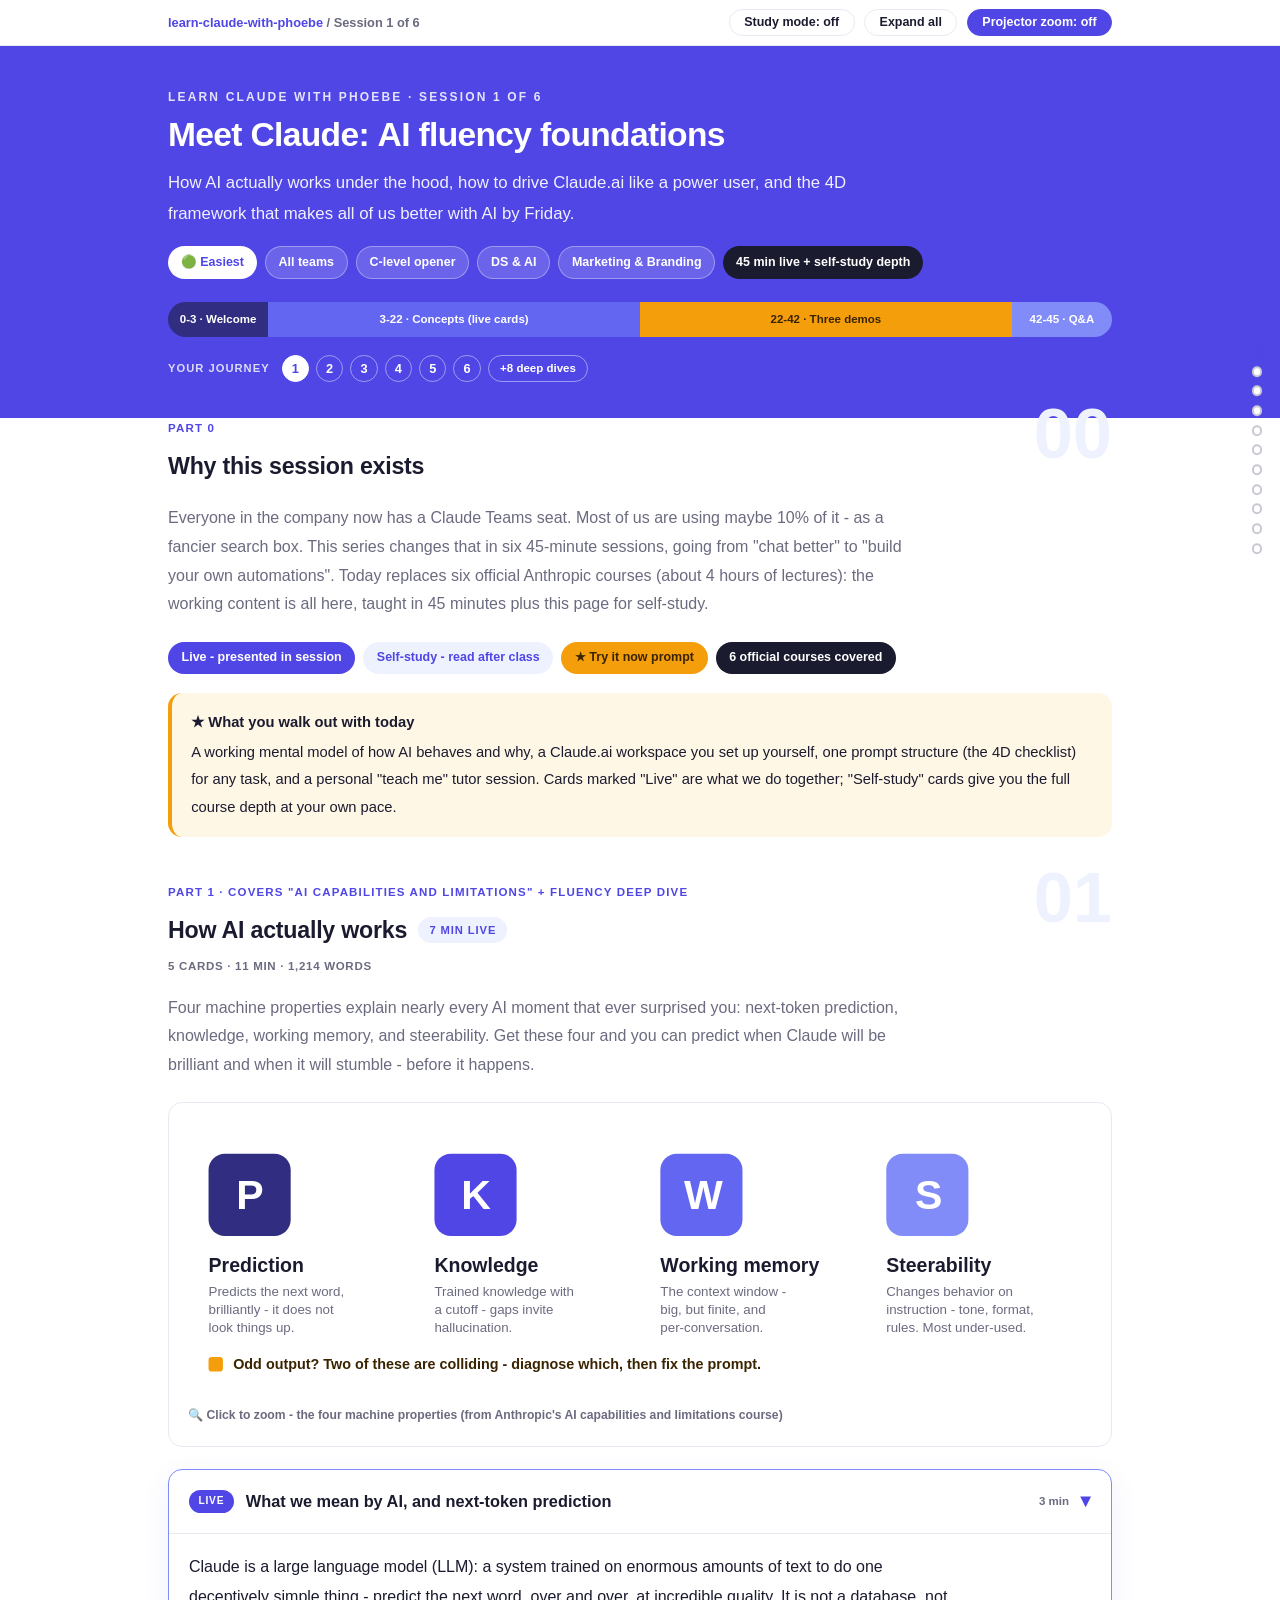
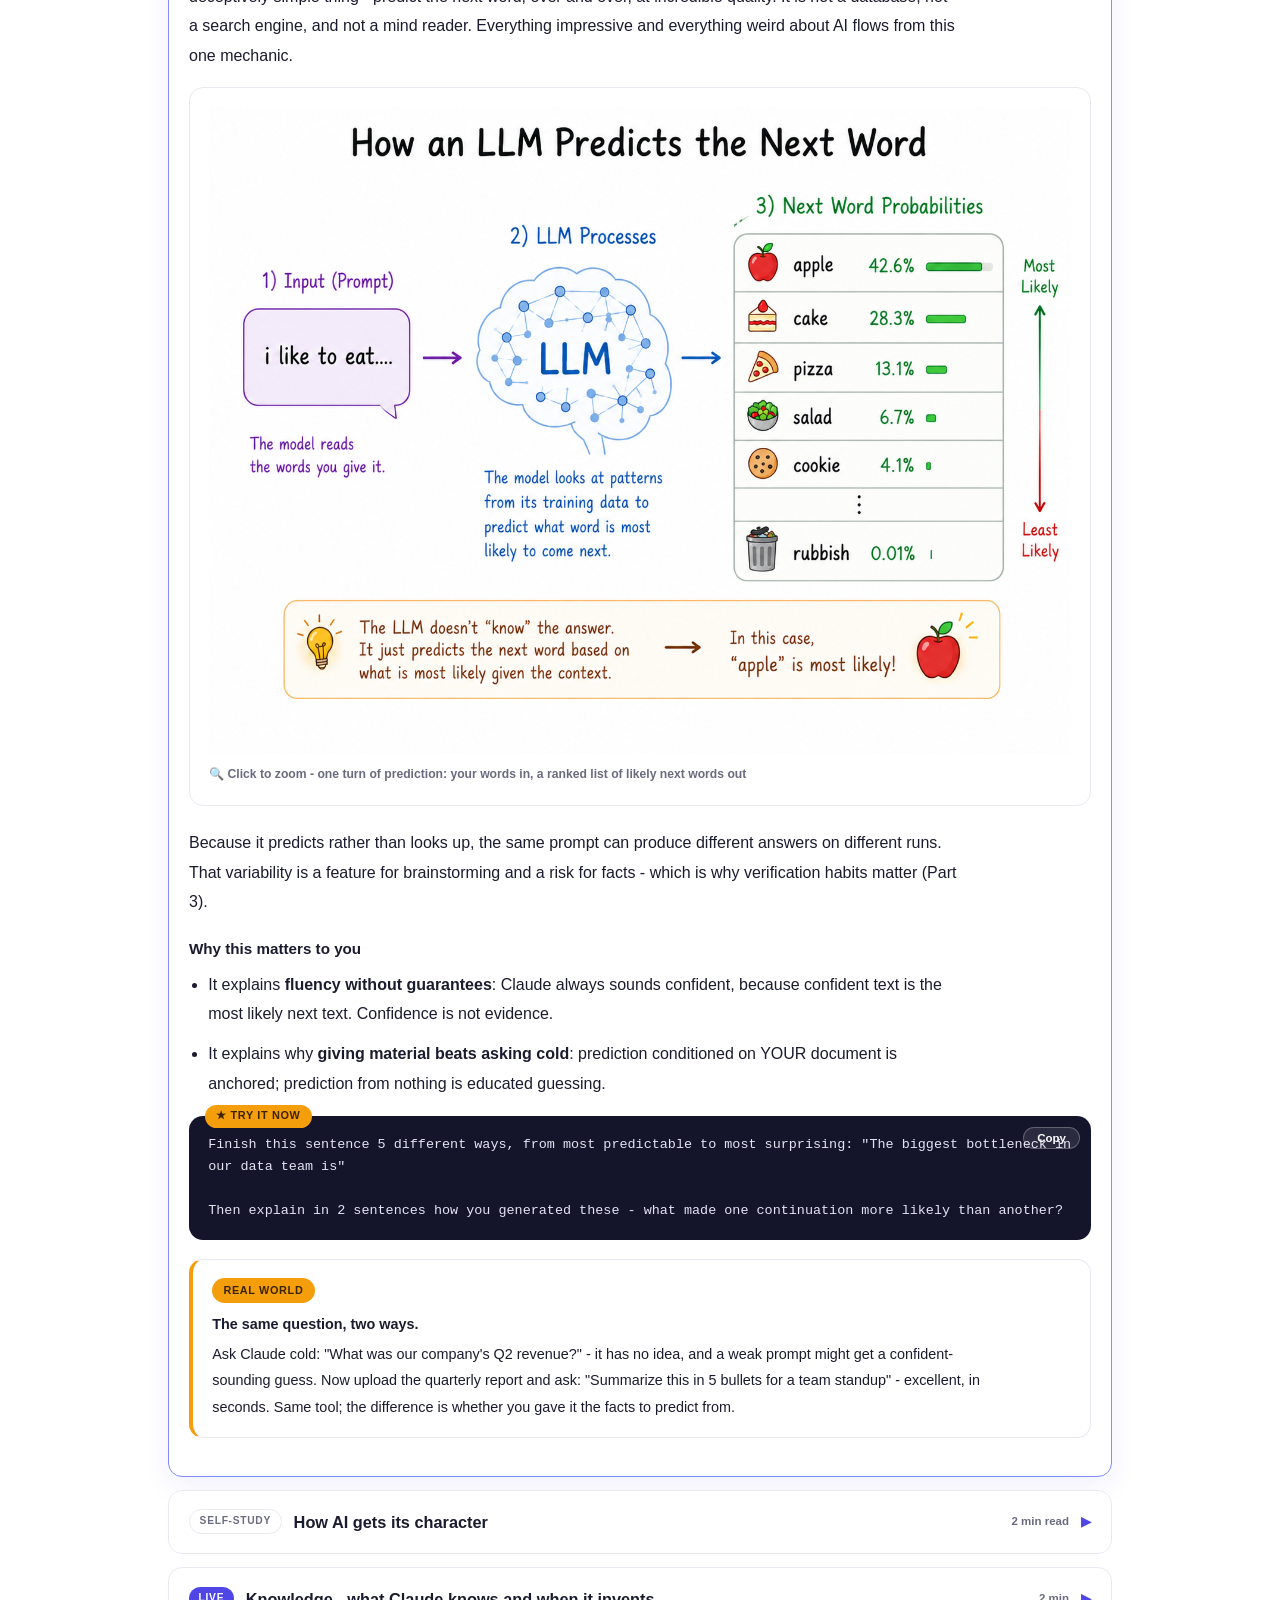
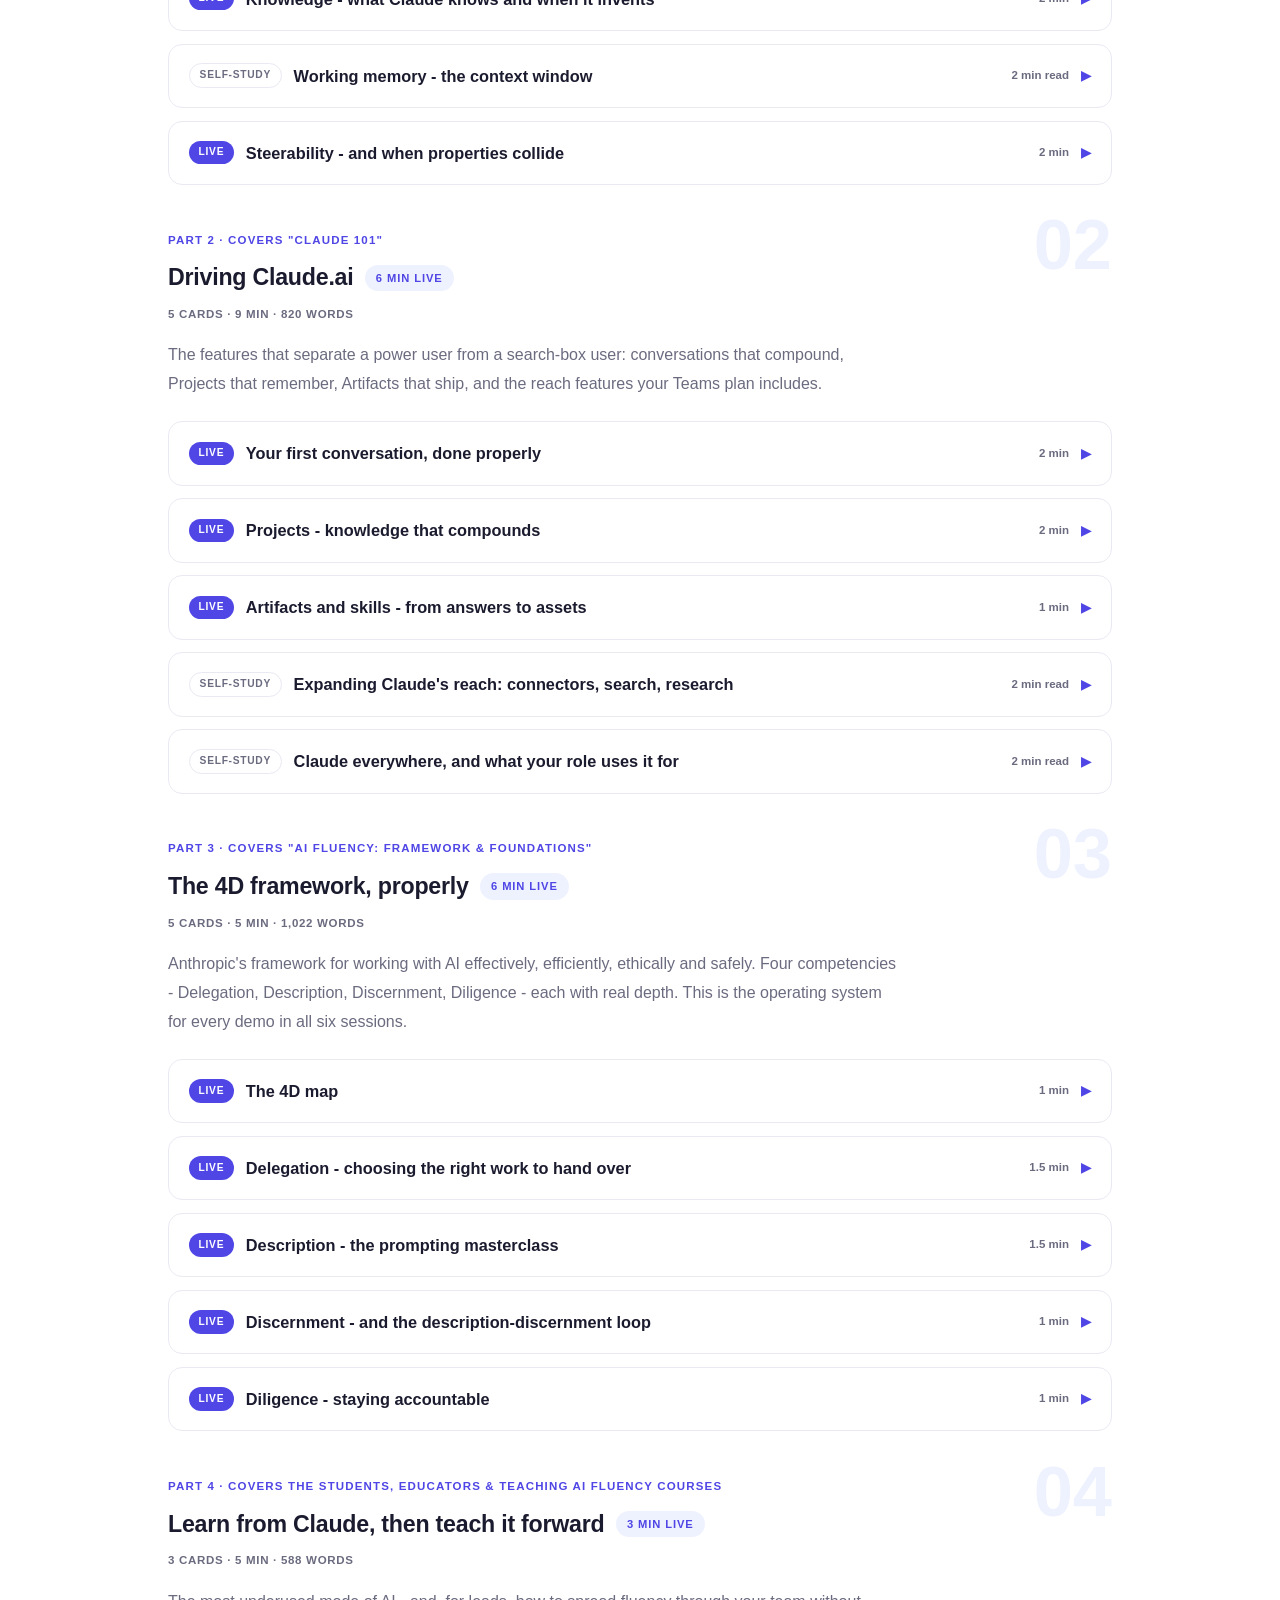
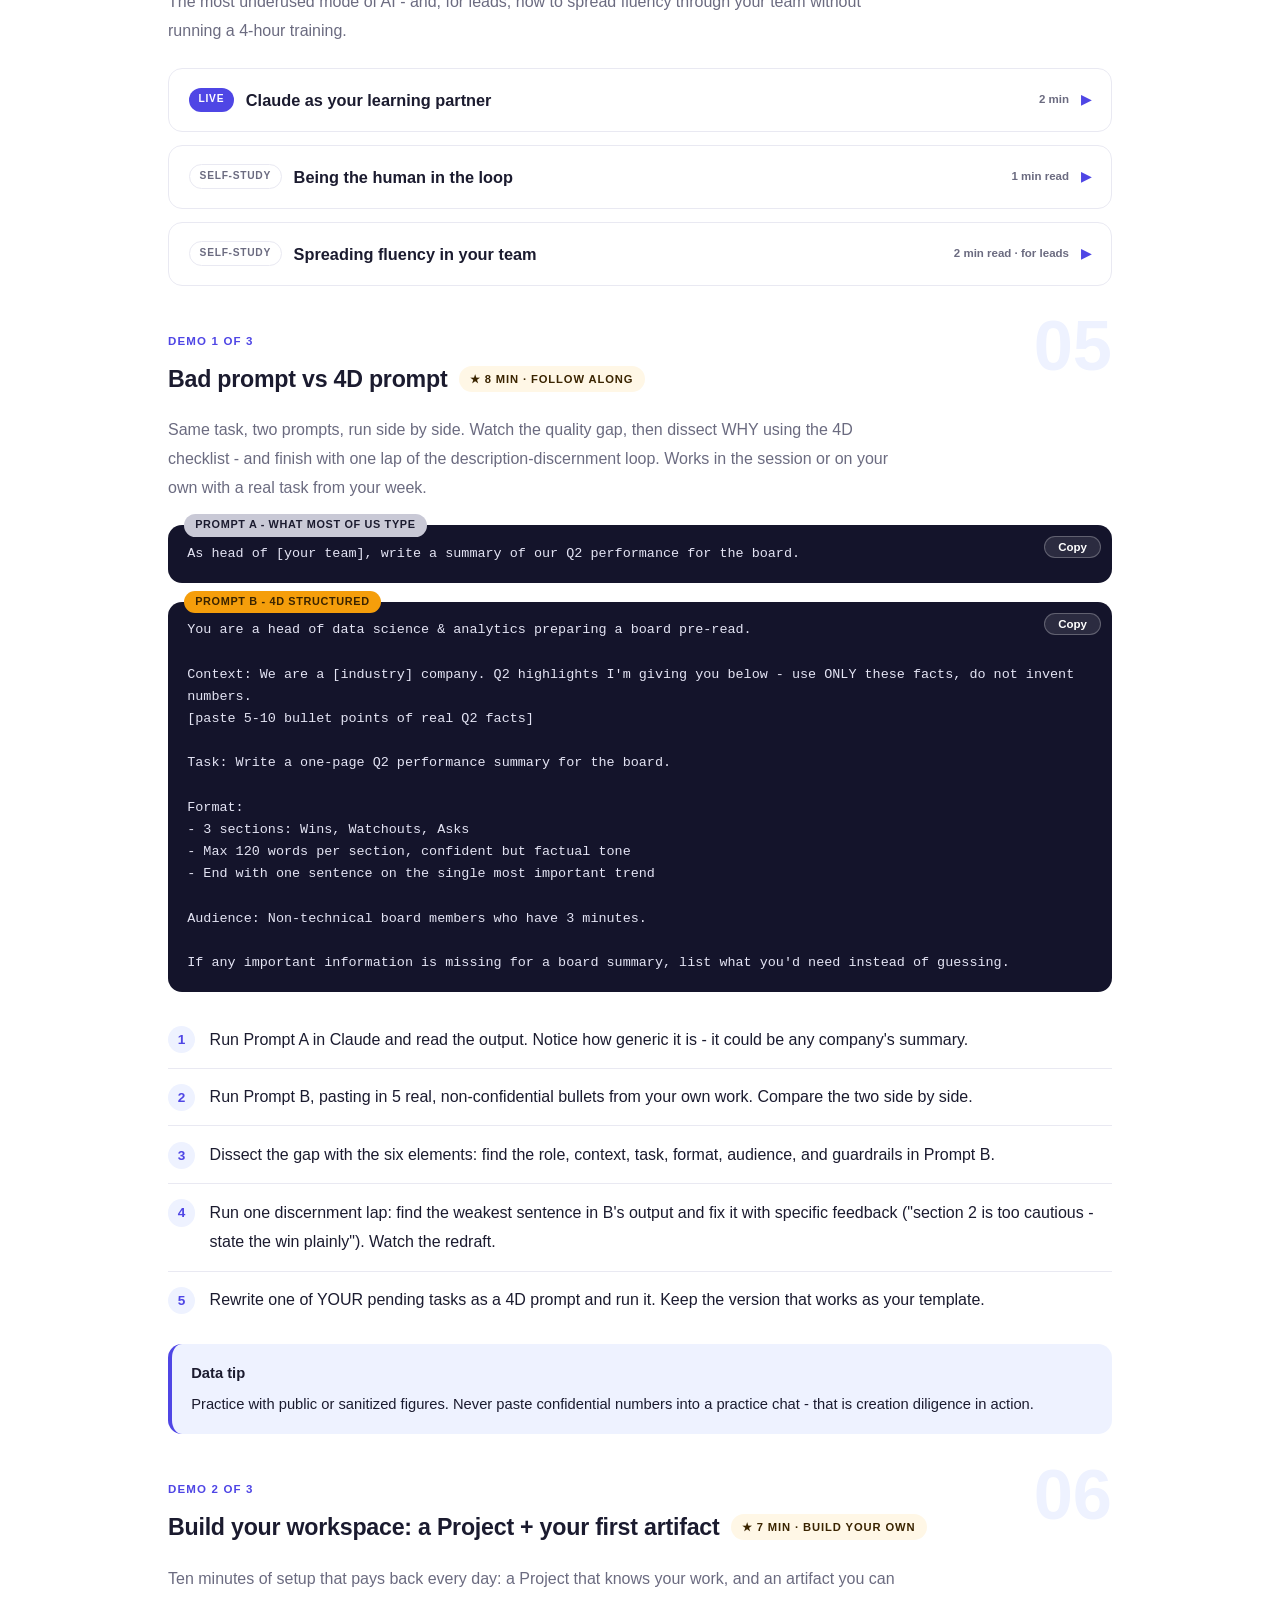
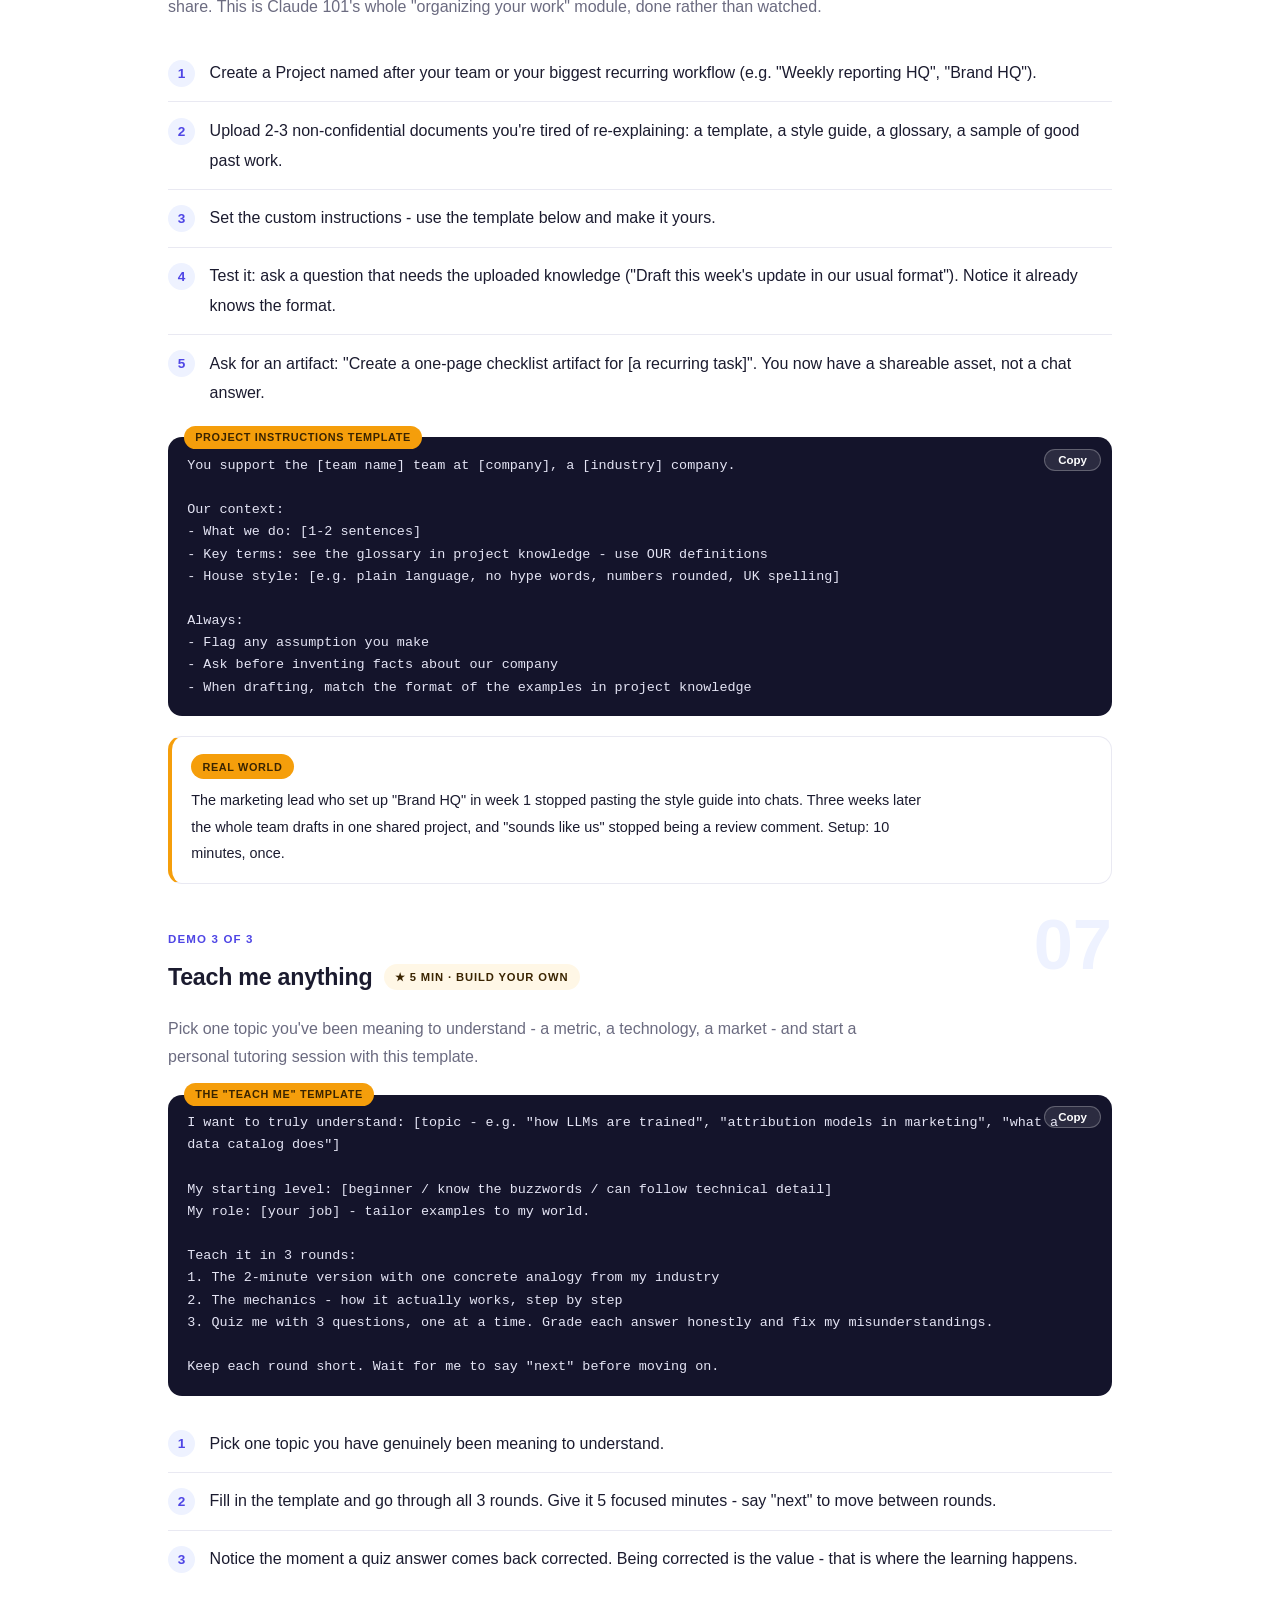
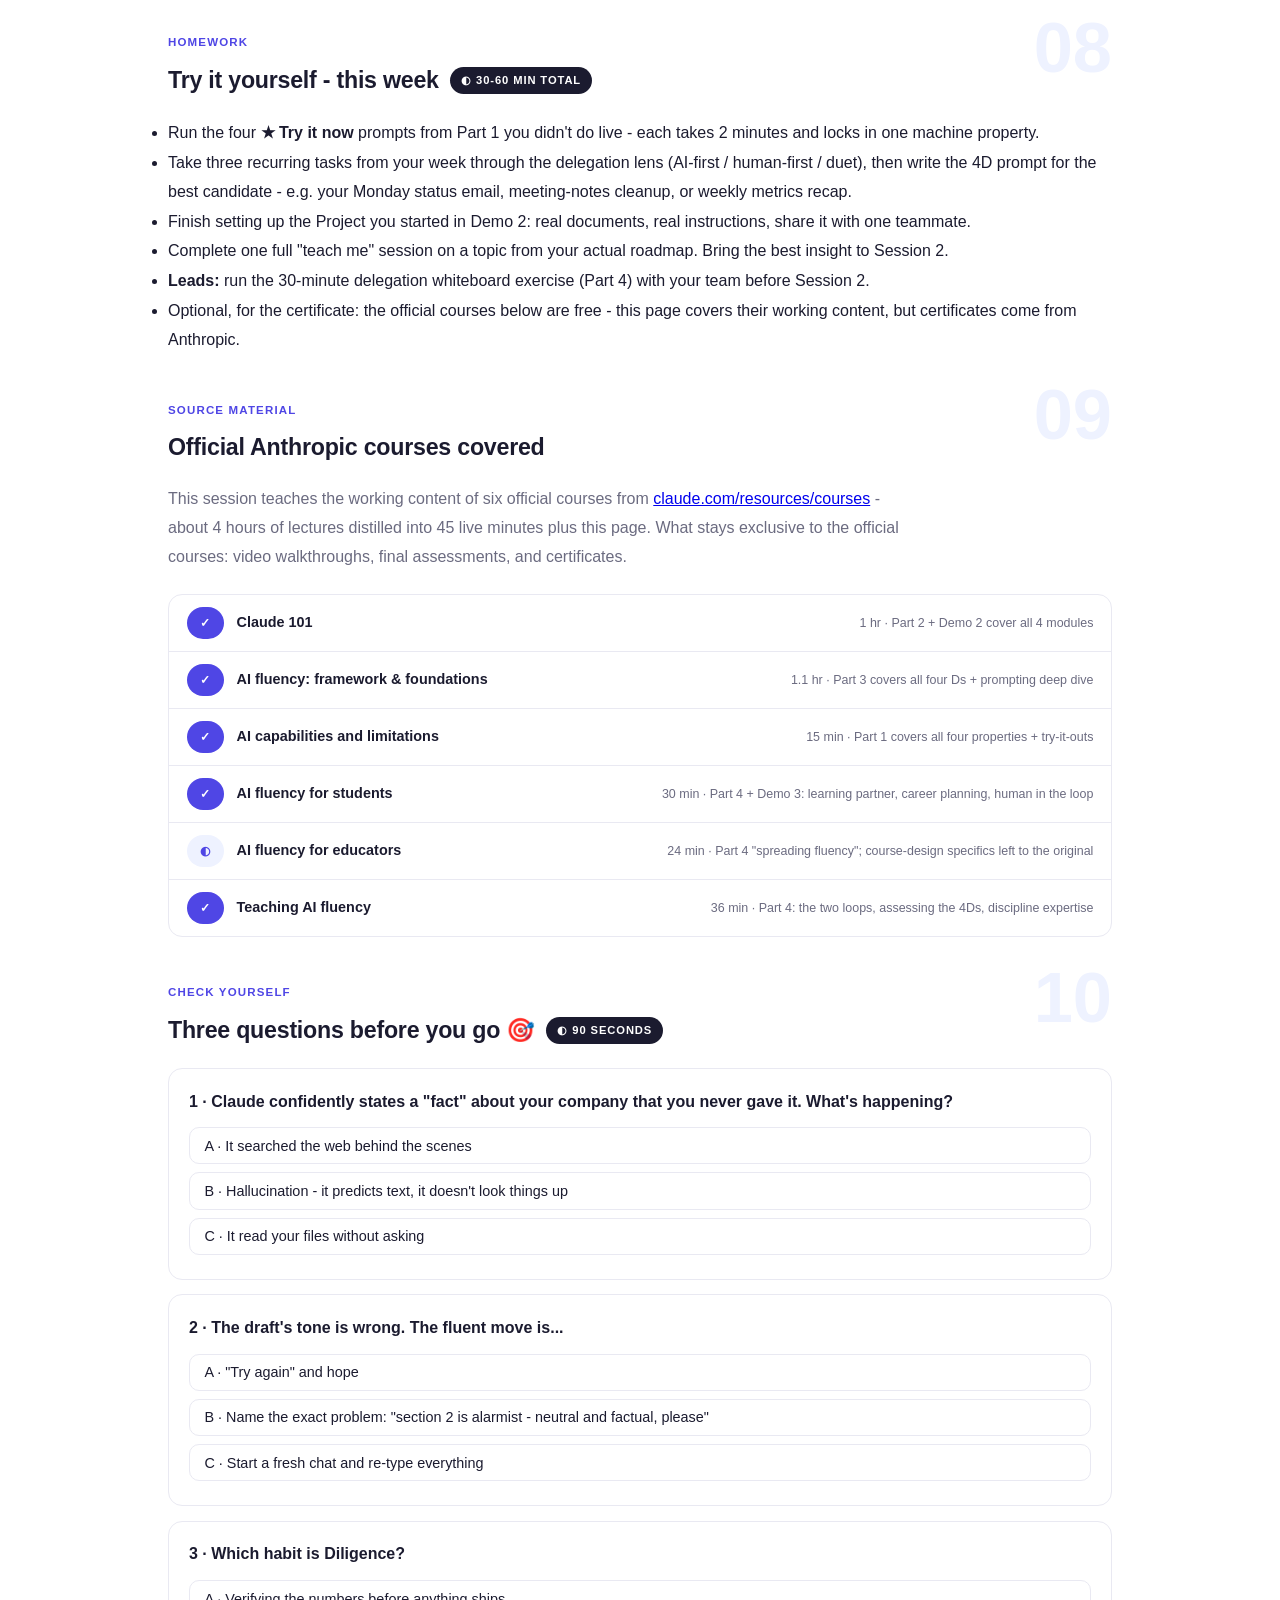
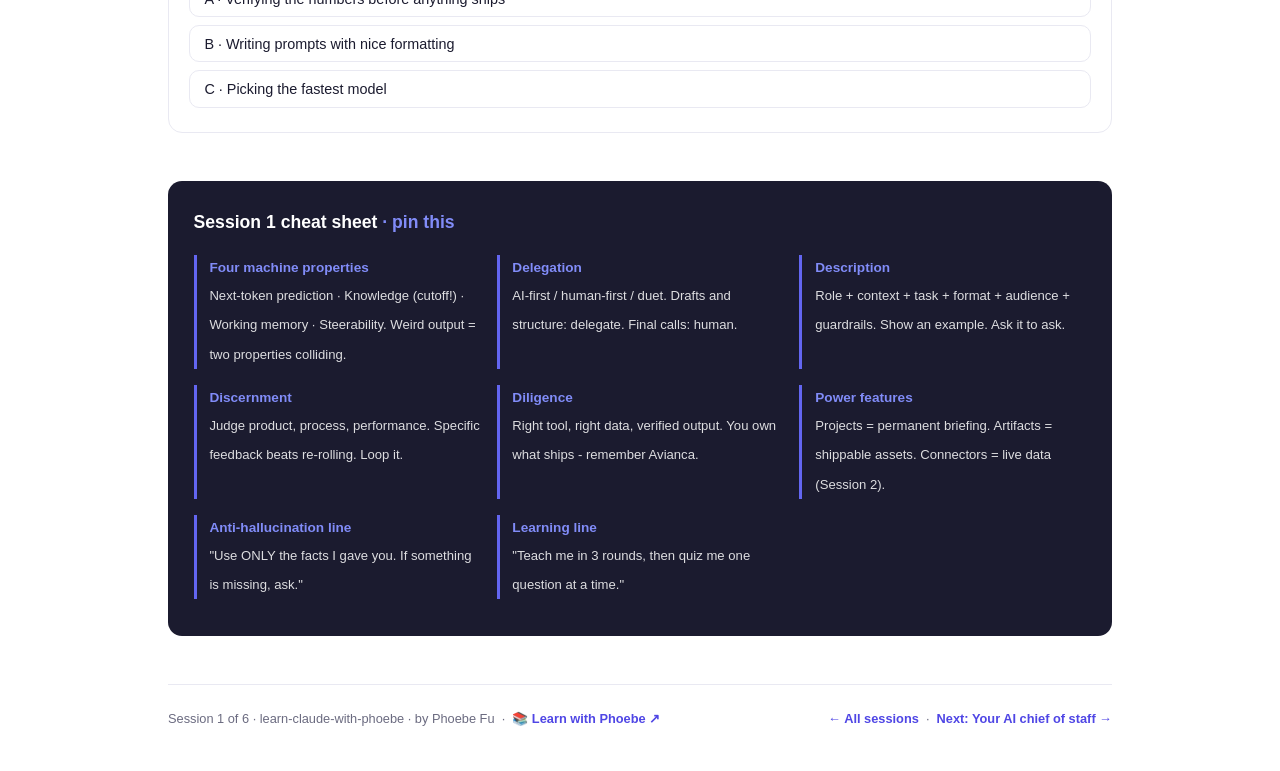
==== commit c735c62d: "Fix diagram clipping and make every page readable on a narrow screen Diagrams: measured geometry def" ====
--- a/courses/01-foundations.html
+++ b/courses/01-foundations.html
@@ -4,7 +4,7 @@
 <meta charset="UTF-8">
 <meta name="viewport" content="width=device-width, initial-scale=1.0">
 <title>Session 1 · Meet Claude: AI fluency foundations - learn claude with phoebe</title>
-<link rel="stylesheet" href="../assets/style.css?v=4">
+<link rel="stylesheet" href="../assets/style.css?v=16">
 </head>
 <body>
 
@@ -805,6 +805,6 @@
 
 </main>
 
-<script src="../assets/app.js?v=5"></script>
+<script src="../assets/app.js?v=16"></script>
 </body>
 </html>
--- a/assets/style.css
+++ b/assets/style.css
@@ -658,3 +658,111 @@
   .toolbar, .copy-btn { display: none; }
   details.card { border: 1px solid #ccc; }
 }
+
+/* === LWP-PATCH v2 === */
+/* palette-agnostic aliases: 75 repos use --indigo/--amber, 1 uses --pine/--clay */
+:root {
+  --pv-accent: var(--indigo, var(--pine, #334155));
+  --pv-flag: var(--amber, var(--clay, #B45309));
+  --pv-flag-50: var(--amber-50, var(--clay-50, #FEF3E2));
+}
+
+/* ============================================================
+   v2 - readable on a phone + reading modes
+   Layout only. No palette tokens are changed.
+   ============================================================ */
+
+/* --- skip link --- */
+.skip-link {
+  position: absolute; left: -9999px; top: 0; z-index: 200;
+  background: var(--pv-accent); color: #fff;
+  padding: .7rem 1.1rem; border-radius: 0 0 var(--radius) 0;
+  font-weight: 700; font-size: .85rem; text-decoration: none;
+}
+.skip-link:focus { left: 0; }
+
+/* --- visible keyboard focus everywhere --- */
+:focus-visible {
+  outline: 3px solid var(--pv-flag);
+  outline-offset: 2px;
+  border-radius: 4px;
+}
+
+/* --- diagrams: hold authored width, scroll instead of shrinking --- */
+.figscroll { overflow-x: auto; -webkit-overflow-scrolling: touch; overscroll-behavior-x: contain; }
+.figscroll::-webkit-scrollbar { height: 6px; }
+.figscroll::-webkit-scrollbar-thumb { background: var(--faint); border-radius: 3px; }
+
+/* --- tables: scroll container + sticky row label --- */
+.tablescroll { overflow-x: auto; -webkit-overflow-scrolling: touch; border-radius: var(--radius); }
+
+/* --- section contents counter --- */
+.sec-meta {
+  display: block; margin-top: .3rem;
+  font-size: .72rem; font-weight: 700; letter-spacing: .06em;
+  text-transform: uppercase; color: var(--muted);
+  font-variant-numeric: tabular-nums;
+}
+
+/* --- study-mode switch --- */
+.btn.mode-on { background: var(--pv-flag); border-color: var(--pv-flag); color: #fff; }
+
+/* --- deep-linked card gets a moment of emphasis --- */
+details.card.linked { border-color: var(--pv-flag); box-shadow: 0 0 0 3px var(--pv-flag-50); }
+
+@media (max-width: 820px) {
+  /* labels keep the size they were drawn at; the figure scrolls */
+  figure.zoomable svg { min-width: 820px; }
+  .figscroll .mm-svg, .mindmap svg { min-width: 840px; }
+
+  table.clean { min-width: 620px; }
+  table.clean th:first-child,
+  table.clean td:first-child {
+    position: sticky; left: 0; background: #fff;
+    box-shadow: 1px 0 0 var(--hairline);
+  }
+
+  pre, .prompt-box { overflow-x: auto; }
+
+  /* 44px tap targets */
+  details.card summary { min-height: 44px; }
+  .qopt { min-height: 44px; display: flex; align-items: center; padding: .7rem .9rem; }
+  .toolbar .btn, .pagefoot a { min-height: 44px; display: inline-flex; align-items: center; }
+}
+
+@media (max-width: 640px) {
+  /* long inline code tokens and nowrap chips are the two things that still
+     forced the page sideways below 640px: let them break rather than push
+     the layout. Inside the media query only - desktop is untouched. */
+  :not(pre) > code, .prompt-box span, code span { overflow-wrap: anywhere; word-break: break-word; }
+  .chip, .syn-chip, .pill, .mode, .tag { white-space: normal; max-width: 100%; }
+
+  /* the agenda bar truncated its own labels into nonsense - stack it */
+  .agenda { flex-direction: column; align-items: stretch; gap: .3rem; }
+  .agenda span { font-size: .74rem; text-align: left; padding: .4rem .7rem; flex: none !important; }
+  .chip-row, .legend { flex-wrap: wrap; }
+  .journey { flex-wrap: wrap; row-gap: .45rem; }
+}
+
+/* --- print: a session should print as a complete handout --- */
+@media print {
+  .pagenav, #progress-bar, .skip-link, .journey, .lightbox { display: none !important; }
+  details.card > .body { display: block !important; }
+  details.card, figure, table.clean, .callout { break-inside: avoid; page-break-inside: avoid; }
+  figure.zoomable svg { min-width: 0; max-width: 100%; }
+  .figscroll, .tablescroll { overflow: visible; }
+  a[href^="http"]::after { content: " (" attr(href) ")"; font-size: .72rem; color: #555; }
+}
+
+/* swipe hint: own line, only when the diagram really does scroll */
+figure.zoomable.can-scroll figcaption { flex-wrap: wrap; }
+figure.zoomable.can-scroll figcaption::after {
+  content: "swipe the diagram \2192";
+  flex: 0 0 100%;
+  margin-top: .2rem;
+  font-size: .72rem;
+  font-weight: 700;
+  letter-spacing: .04em;
+  color: var(--pv-flag);
+}
+/* === /LWP-PATCH === */
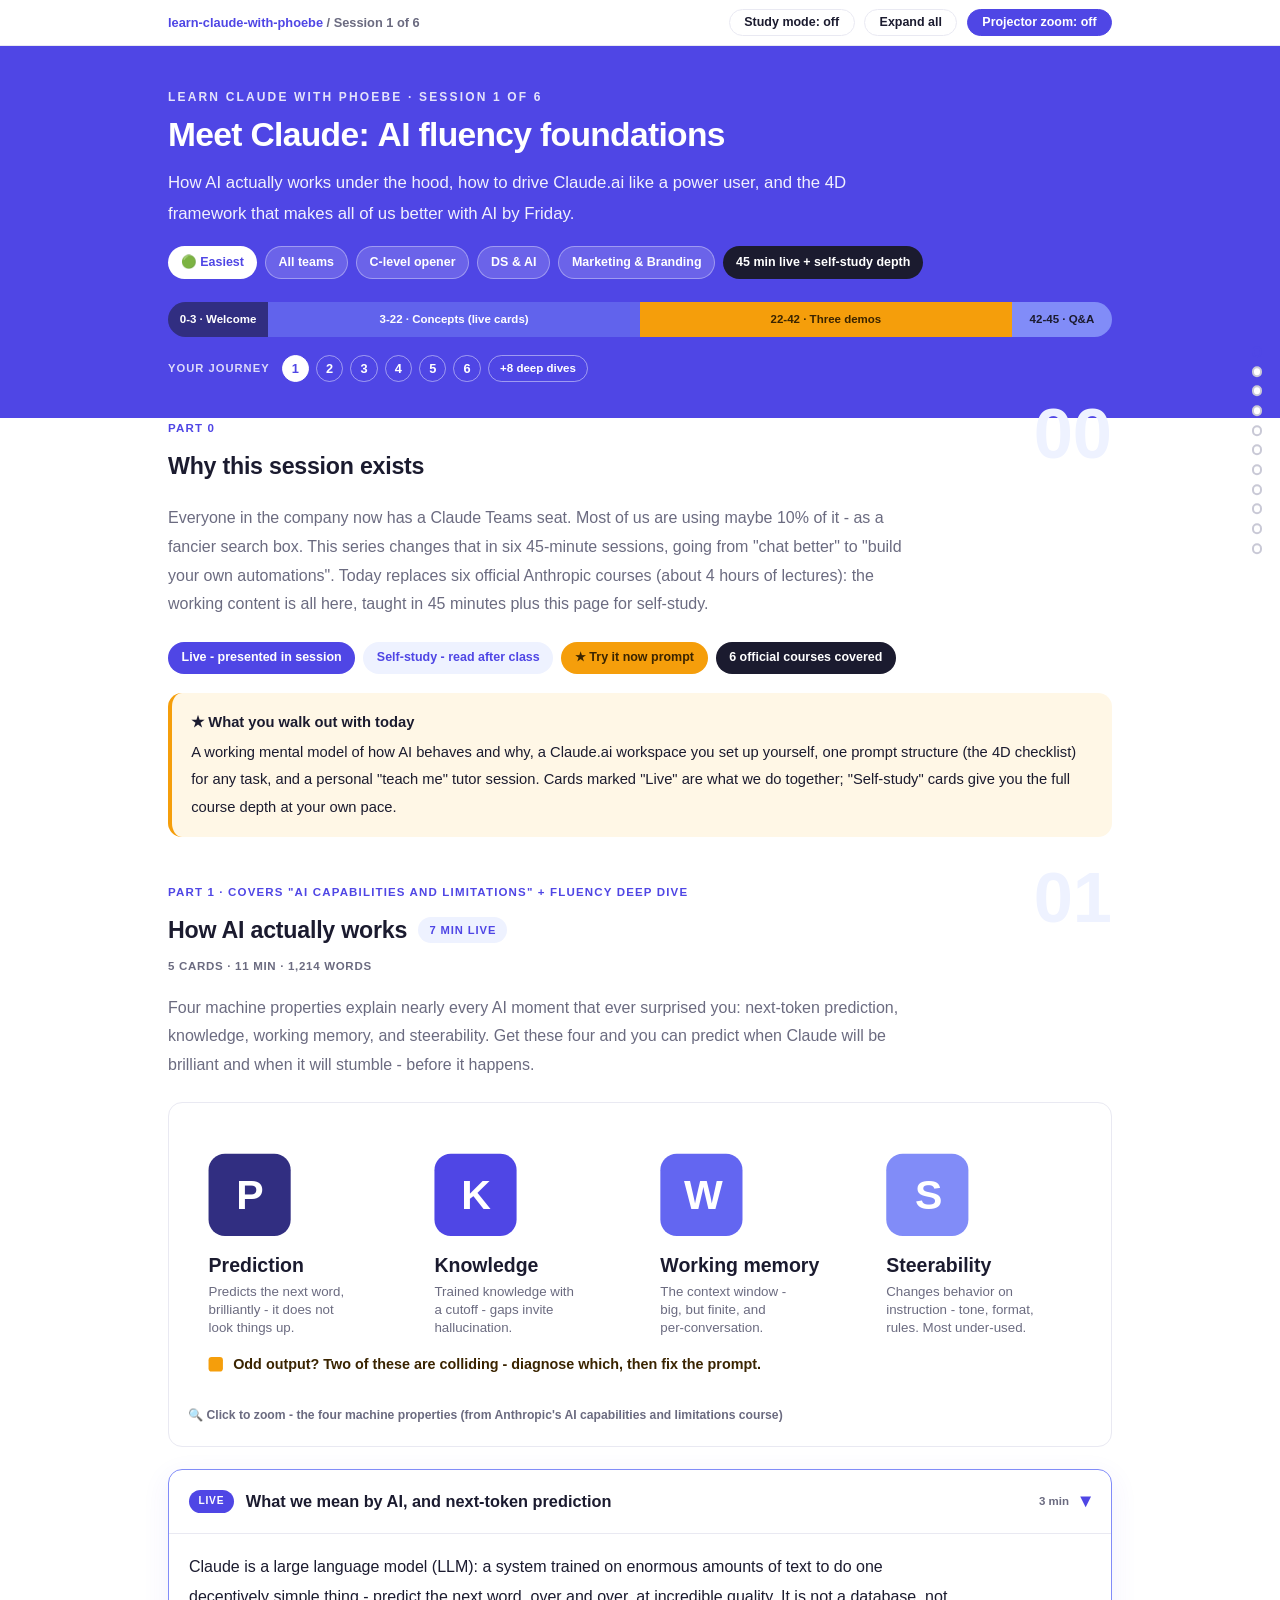
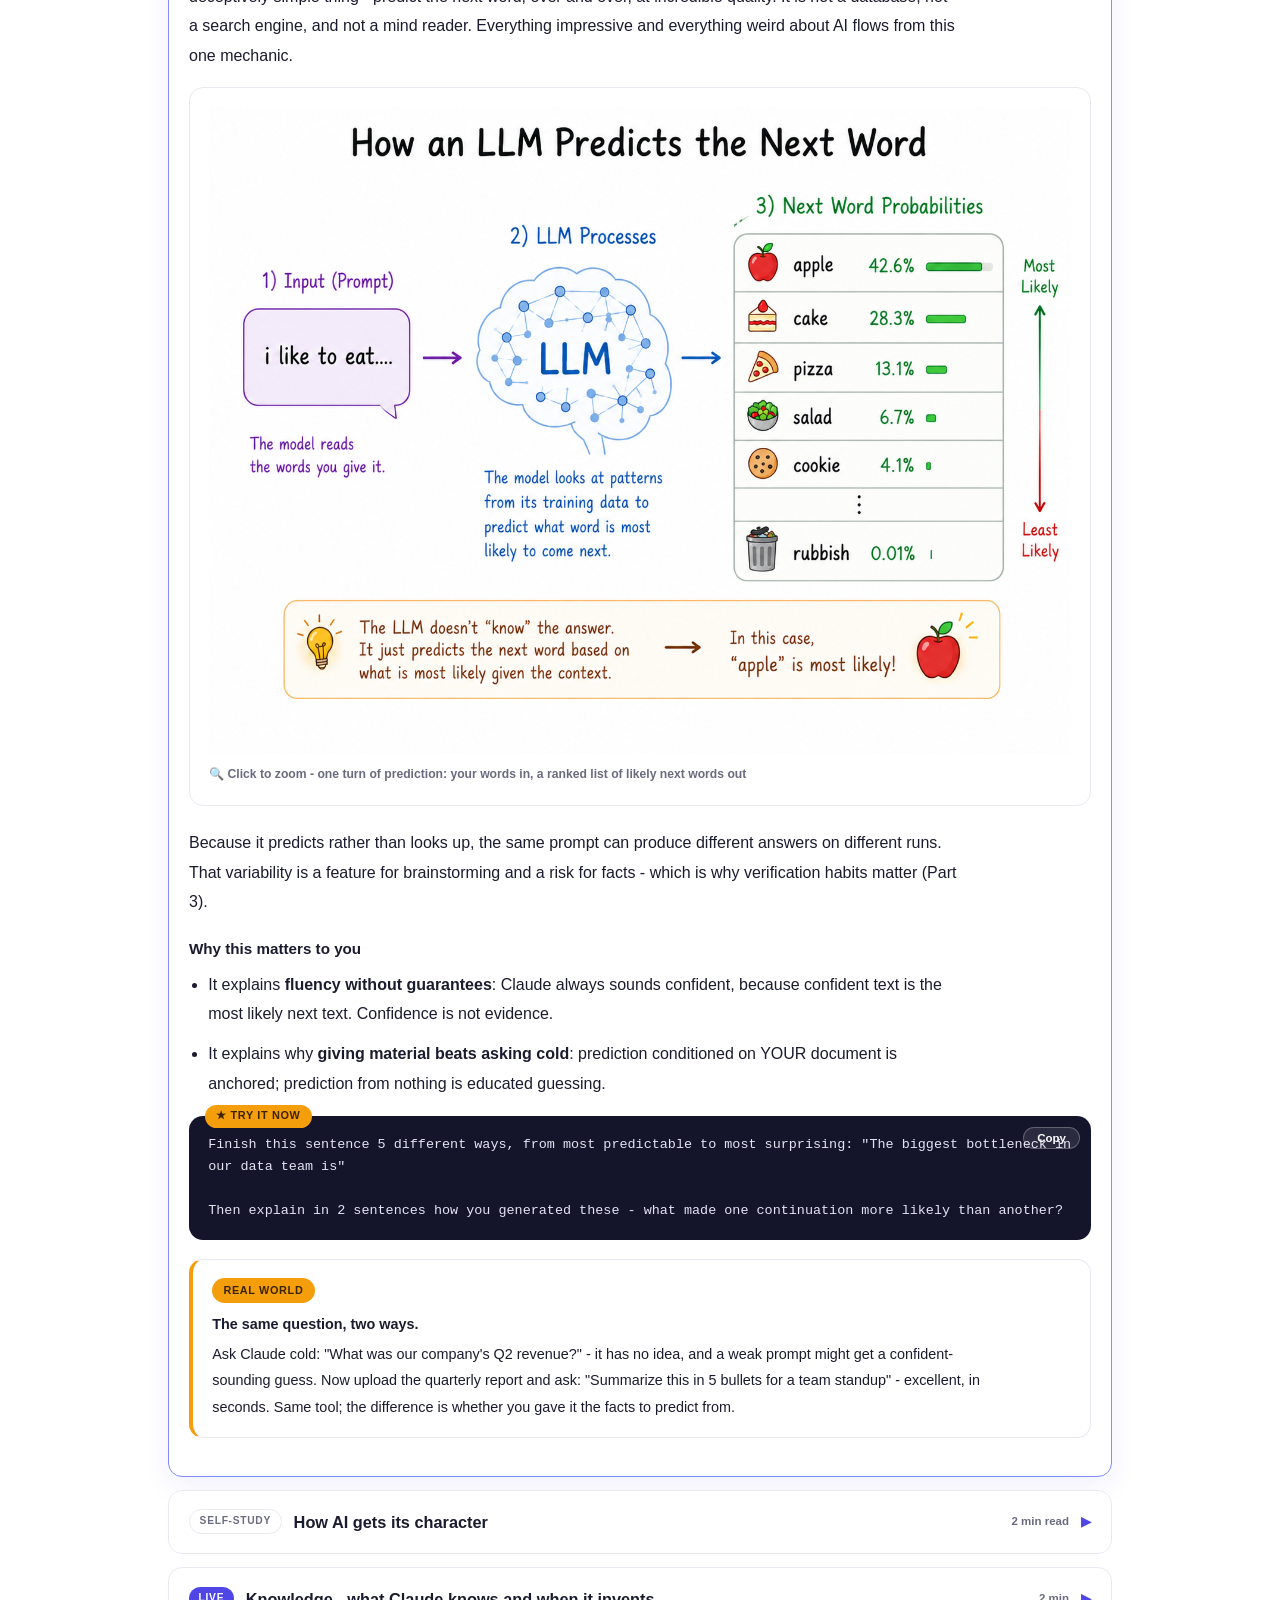
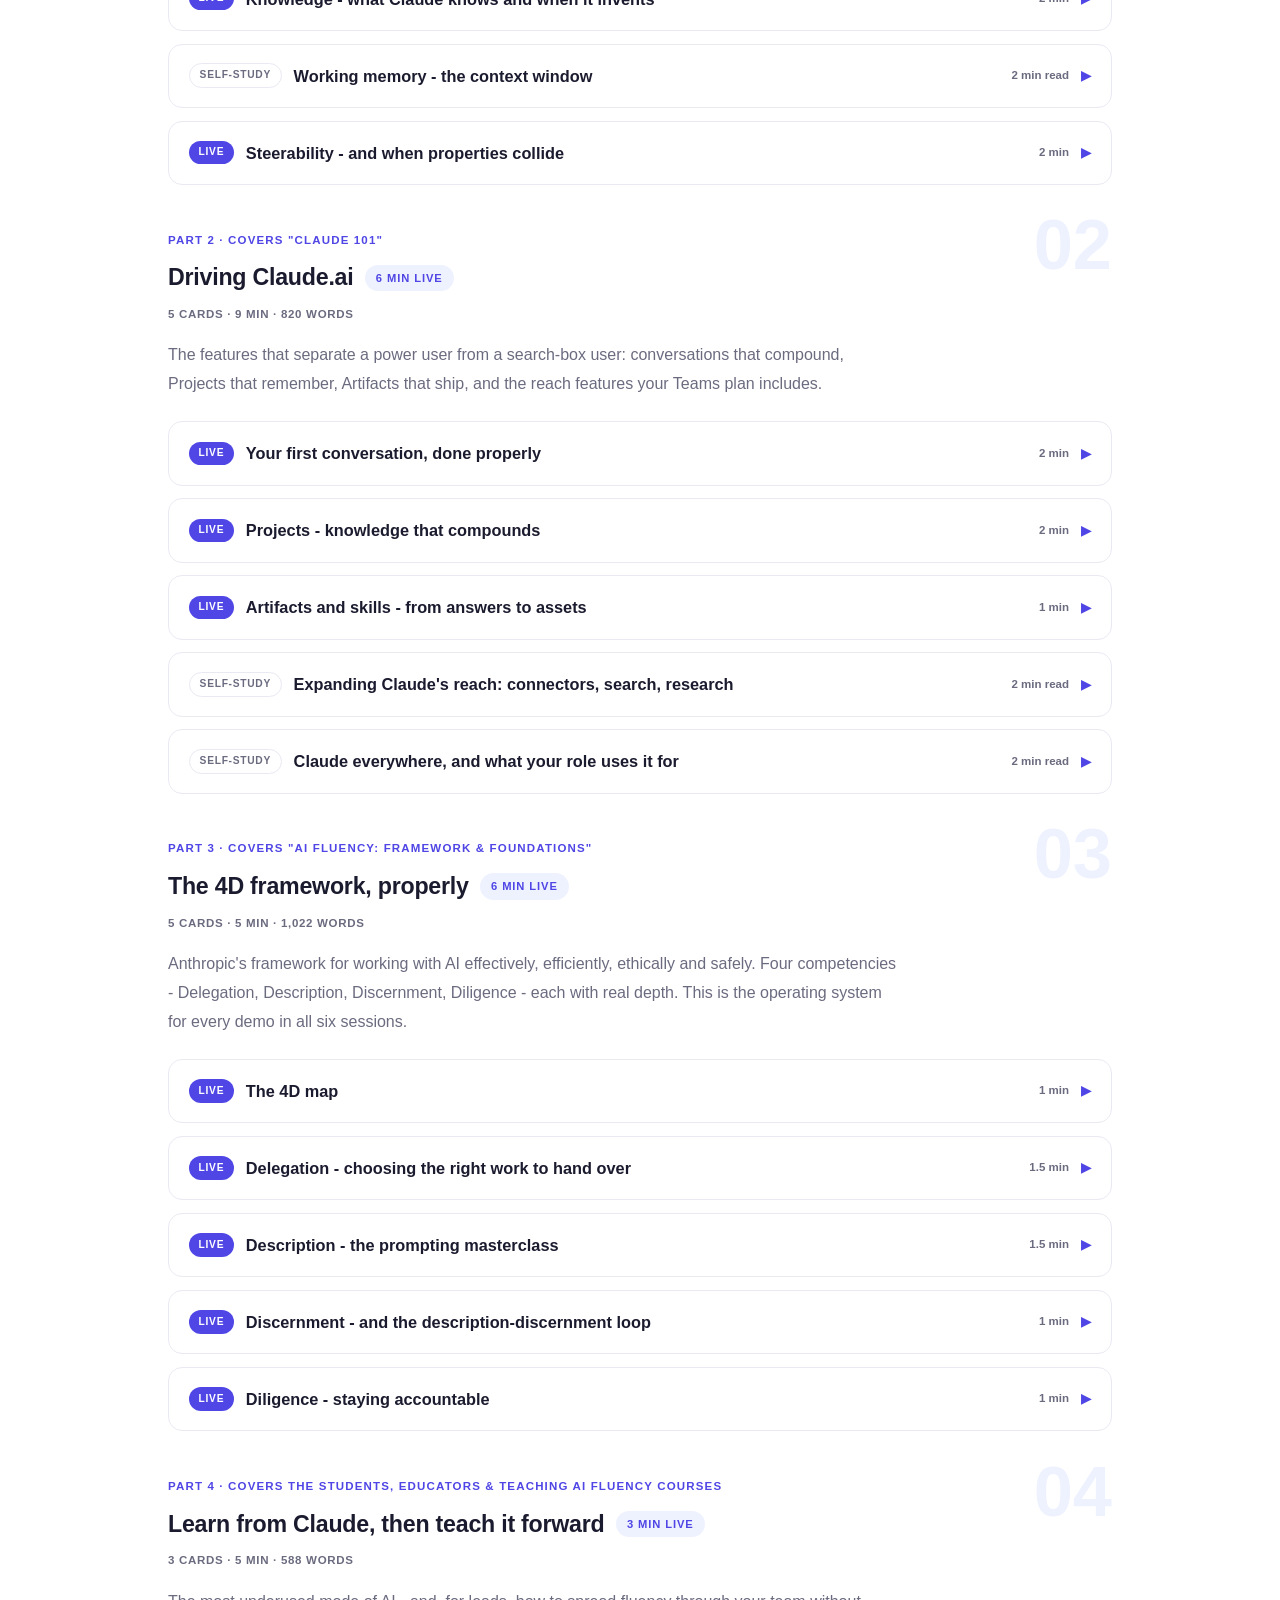
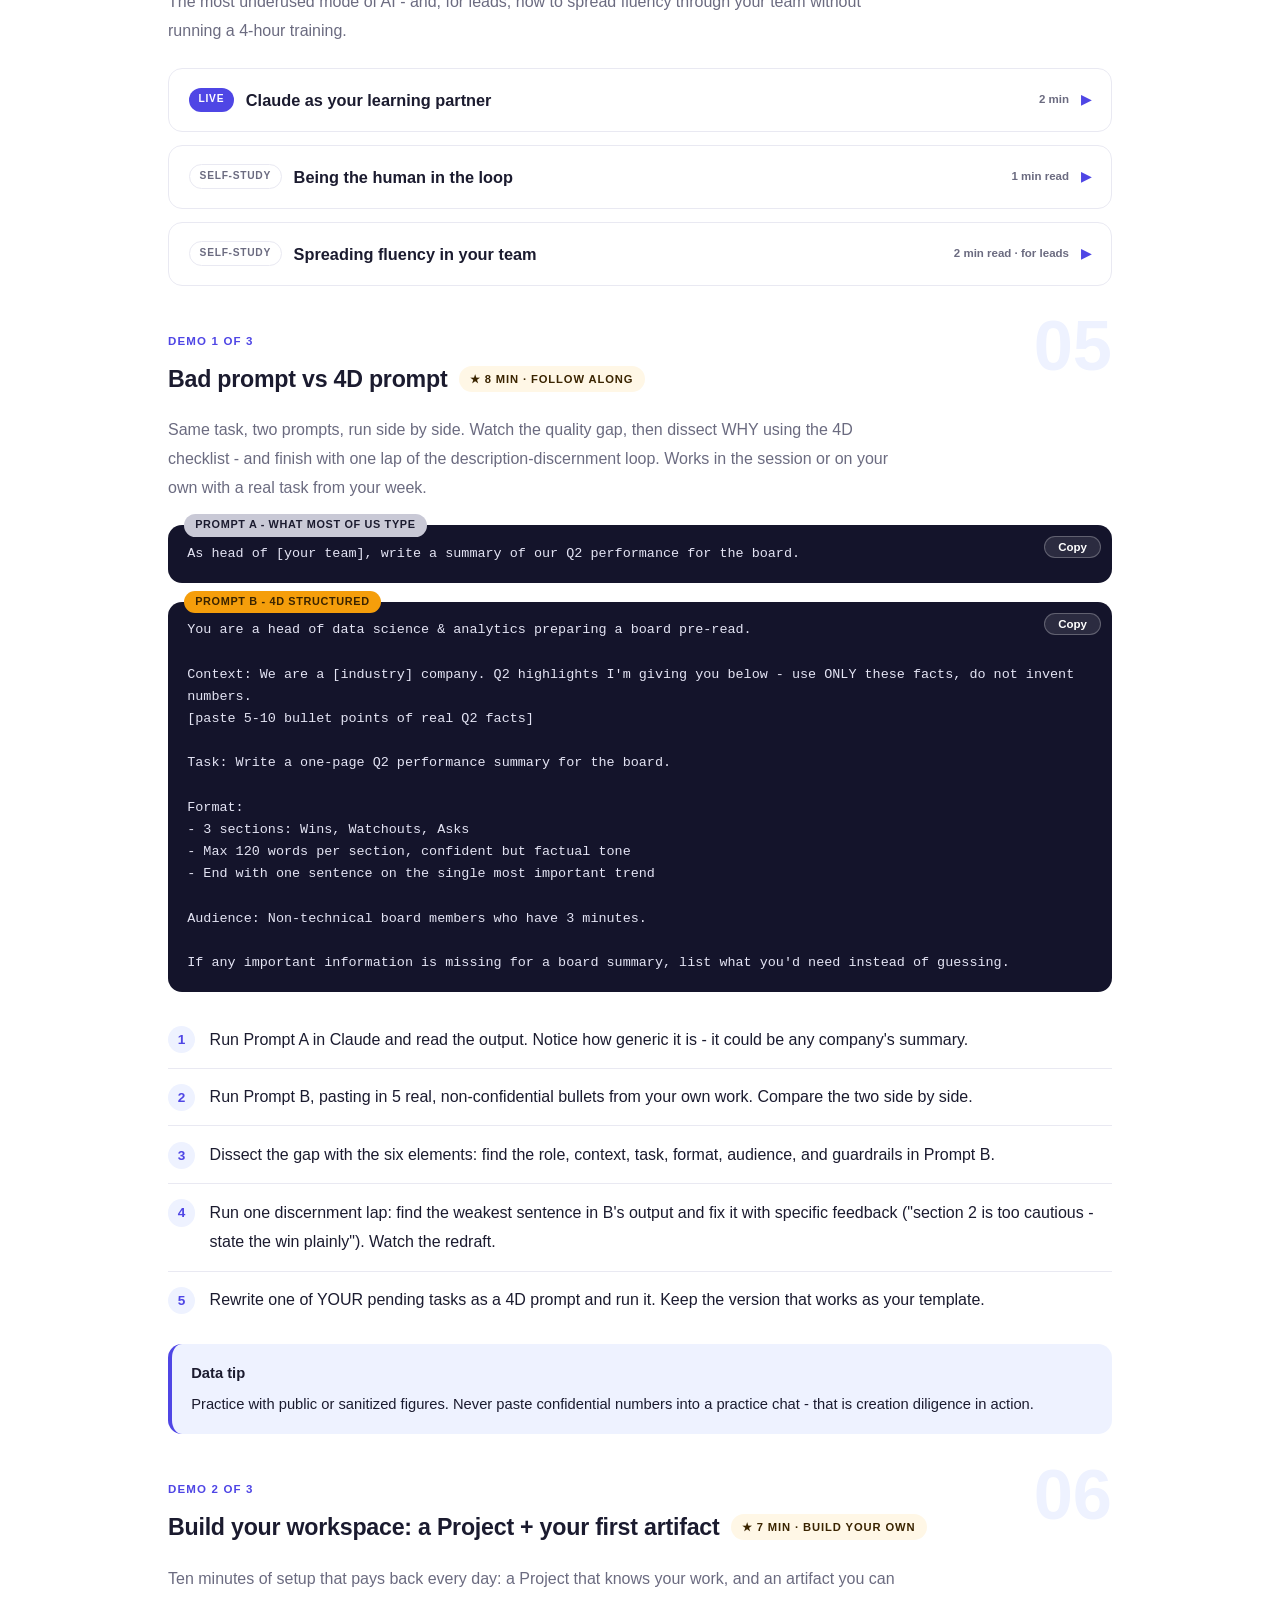
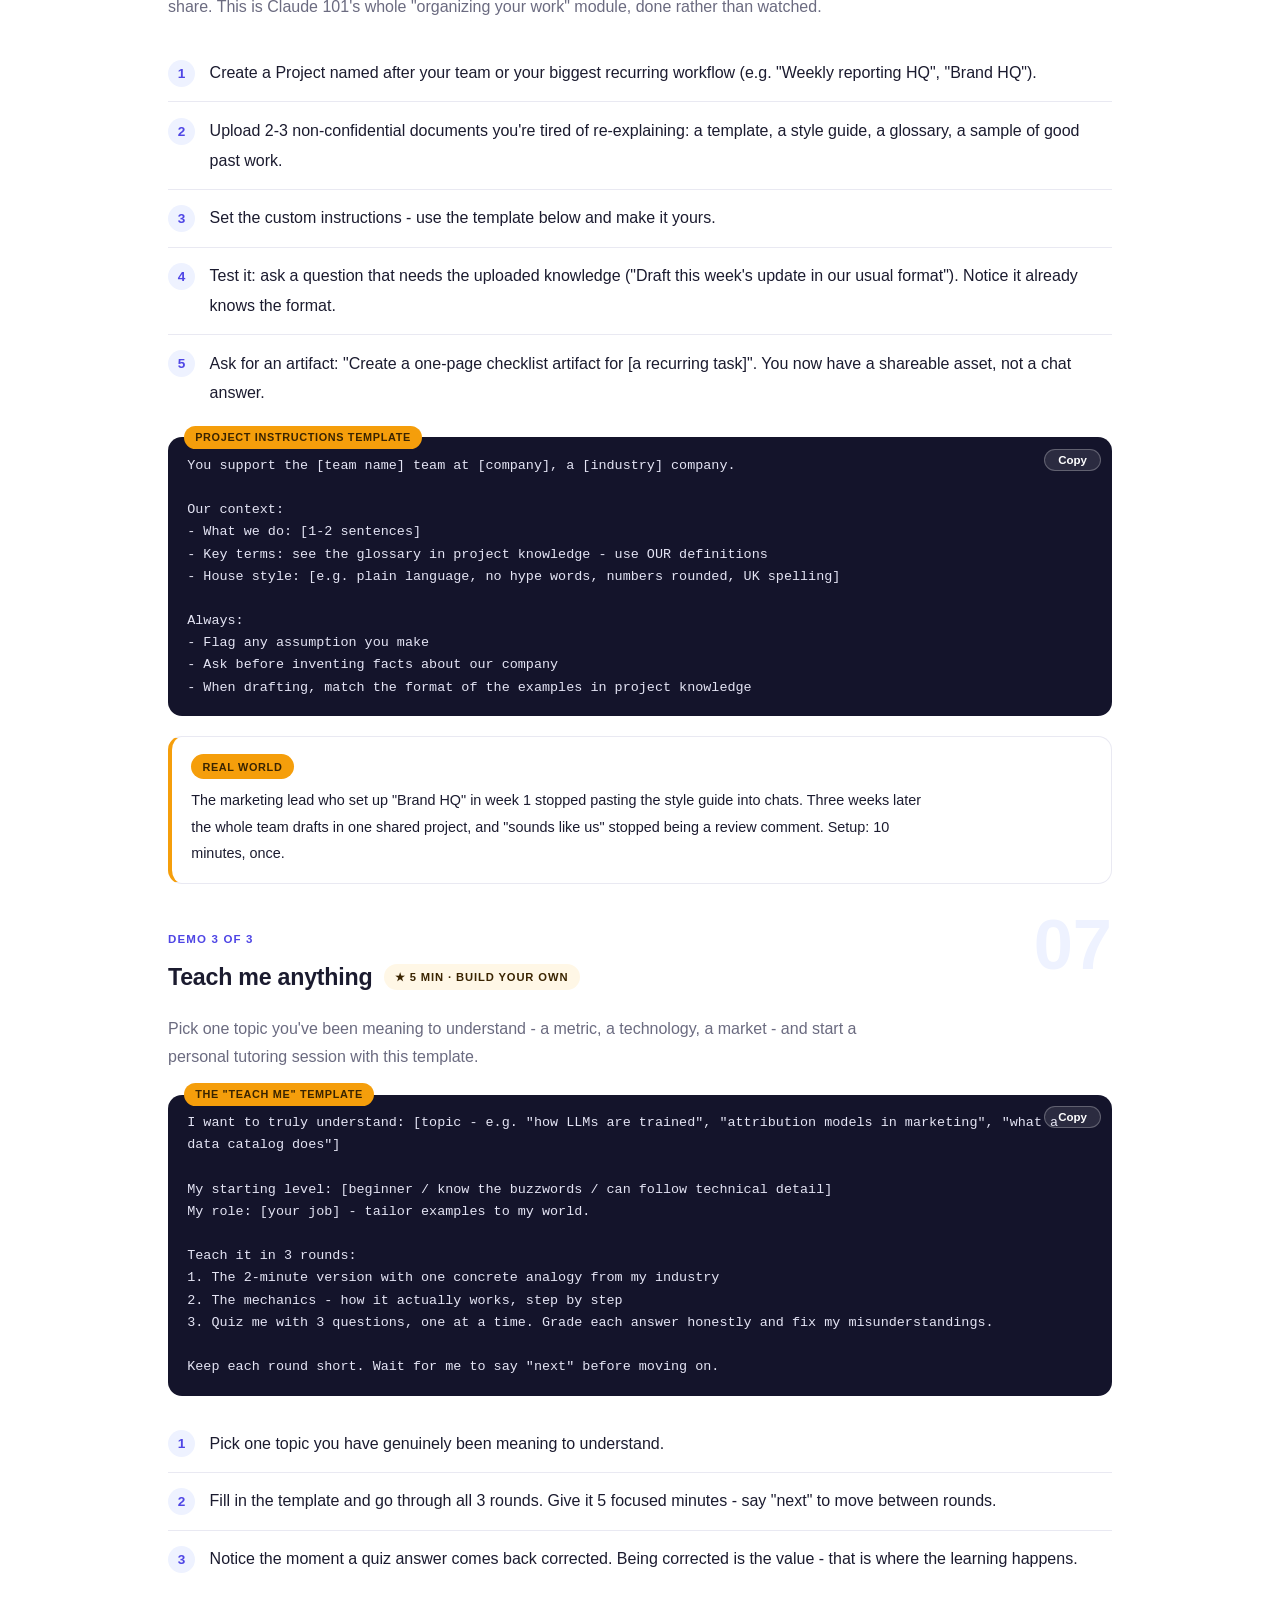
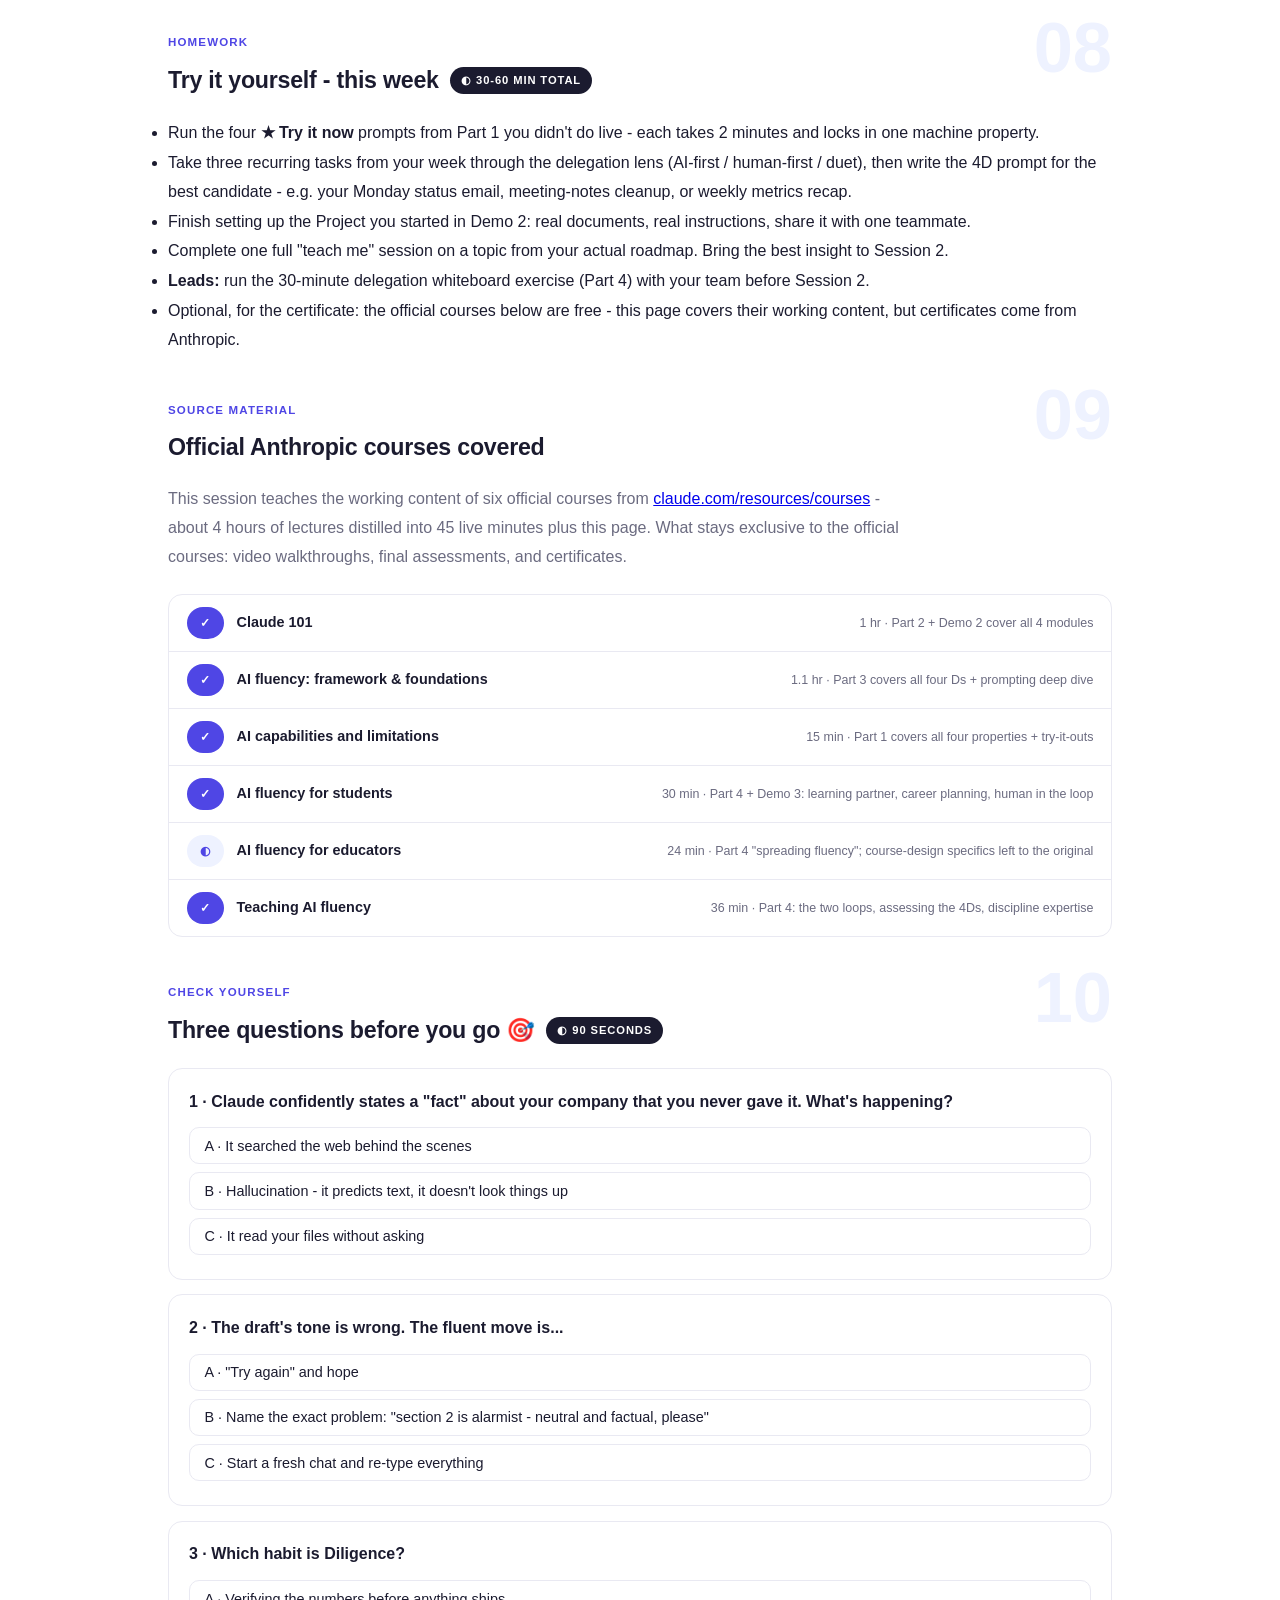
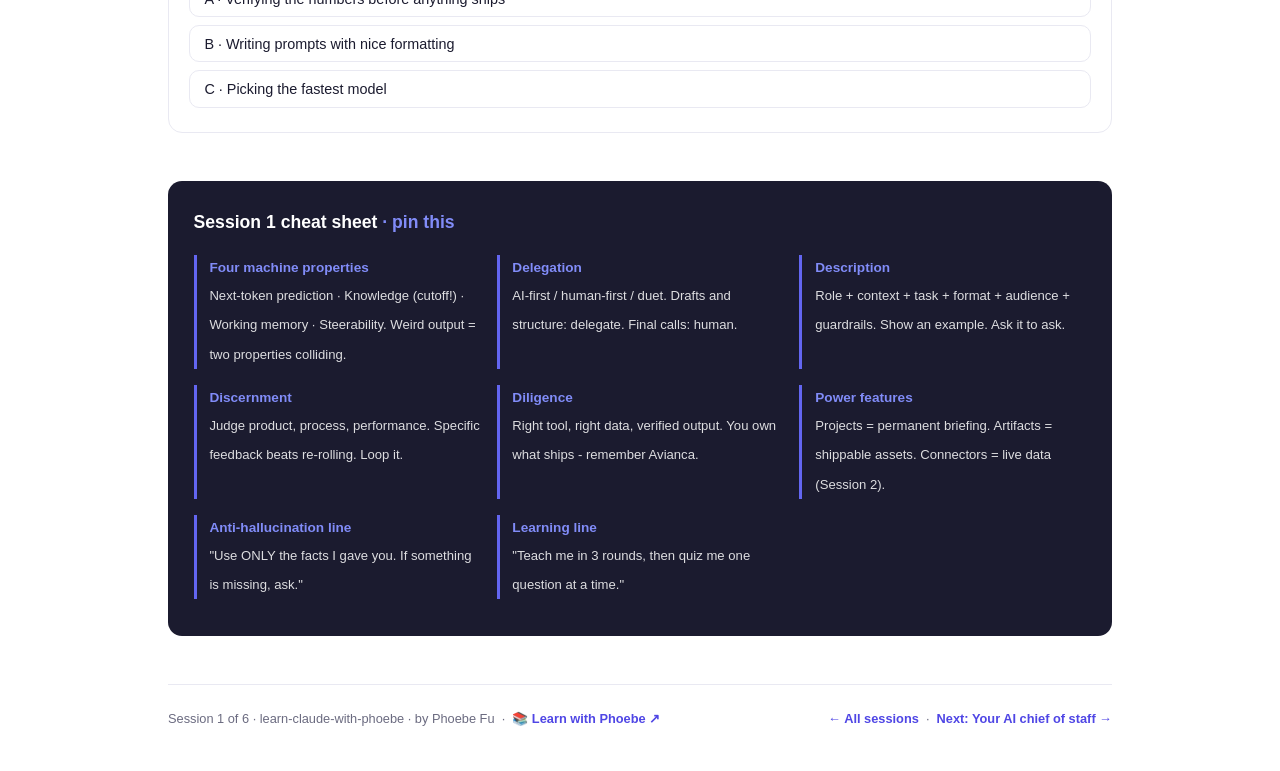
==== commit 10c527a5: "Fix agenda band contrast, which was unreadable estate-wide The .agenda block hardcodes color:#fff on" ====
--- a/courses/01-foundations.html
+++ b/courses/01-foundations.html
@@ -3,8 +3,23 @@
 <head>
 <meta charset="UTF-8">
 <meta name="viewport" content="width=device-width, initial-scale=1.0">
+<!-- social:start -->
+<meta name="description" content="Everyone in the company now has a Claude Teams seat. Most of us are using maybe 10% of it - as a fancier search box. This series changes that in six 45-minute sessions, going from &quot;chat...">
+<meta property="og:type" content="article">
+<meta property="og:site_name" content="Learn with Phoebe">
+<meta property="og:title" content="Meet Claude: AI fluency foundations - learn claude with phoebe">
+<meta property="og:description" content="Everyone in the company now has a Claude Teams seat. Most of us are using maybe 10% of it - as a fancier search box. This series changes that in six 45-minute sessions, going from &quot;chat...">
+<meta property="og:url" content="https://phoebefu6.github.io/learn-claude-with-phoebe/courses/01-foundations.html">
+<meta property="og:image" content="https://phoebefu6.github.io/learn-claude-with-phoebe/assets/og-cover.png">
+<meta property="og:image:width" content="1200">
+<meta property="og:image:height" content="630">
+<meta name="twitter:card" content="summary_large_image">
+<meta name="twitter:title" content="Meet Claude: AI fluency foundations - learn claude with phoebe">
+<meta name="twitter:description" content="Everyone in the company now has a Claude Teams seat. Most of us are using maybe 10% of it - as a fancier search box. This series changes that in six 45-minute sessions, going from &quot;chat...">
+<meta name="twitter:image" content="https://phoebefu6.github.io/learn-claude-with-phoebe/assets/og-cover.png">
+<!-- social:end -->
 <title>Session 1 · Meet Claude: AI fluency foundations - learn claude with phoebe</title>
-<link rel="stylesheet" href="../assets/style.css?v=16">
+<link rel="stylesheet" href="../assets/style.css?v=18">
 </head>
 <body>
 
@@ -451,9 +466,9 @@
             <text class="paW" x="56" y="102">Task - the one thing to produce</text>
             <rect x="40" y="116" width="520" height="26" rx="6" fill="#818CF8"/>
             <text class="paW" x="56" y="134">Format - sections, length, tone</text>
-            <rect x="40" y="148" width="520" height="26" rx="6" fill="#A5B4FC"/>
+            <rect x="40" y="148" width="520" height="26" rx="6" fill="#818CF8"/>
             <text class="paI" x="56" y="166">Audience - who reads it, with how much time</text>
-            <rect x="40" y="180" width="520" height="26" rx="6" fill="#C7D2FE"/>
+            <rect x="40" y="180" width="520" height="26" rx="6" fill="#EEF2FF"/>
             <text class="paI" x="56" y="198">Guardrails - "only these facts; list gaps, don't guess"</text>
             <line x1="590" y1="20" x2="590" y2="206" stroke="#C9C9D6" stroke-width="2"/>
             <text class="paB" x="612" y="105">= one 4D prompt</text>
@@ -805,6 +820,6 @@
 
 </main>
 
-<script src="../assets/app.js?v=16"></script>
+<script src="../assets/app.js?v=17"></script>
 </body>
 </html>
--- a/assets/style.css
+++ b/assets/style.css
@@ -87,9 +87,9 @@
 }
 .agenda span { padding: .45rem .3rem; white-space: nowrap; overflow: hidden; text-overflow: ellipsis; }
 .agenda .a1 { background: var(--indigo-deep); }
-.agenda .a2 { background: var(--indigo-mid); }
+.agenda .a2 { background: #6163EC; color: #fff; }
 .agenda .a3 { background: var(--amber); color: var(--amber-ink); }
-.agenda .a4 { background: var(--indigo-soft); }
+.agenda .a4 { background: var(--indigo-soft); color: var(--ink); }
 
 /* ---------- toolbar ---------- */
 .toolbar {
@@ -734,7 +734,8 @@
   /* long inline code tokens and nowrap chips are the two things that still
      forced the page sideways below 640px: let them break rather than push
      the layout. Inside the media query only - desktop is untouched. */
-  :not(pre) > code, .prompt-box span, code span { overflow-wrap: anywhere; word-break: break-word; }
+  :not(pre) > code, .prompt-box span, code span,
+  p span, li span, td span { overflow-wrap: anywhere; word-break: break-word; }
   .chip, .syn-chip, .pill, .mode, .tag { white-space: normal; max-width: 100%; }
 
   /* the agenda bar truncated its own labels into nonsense - stack it */
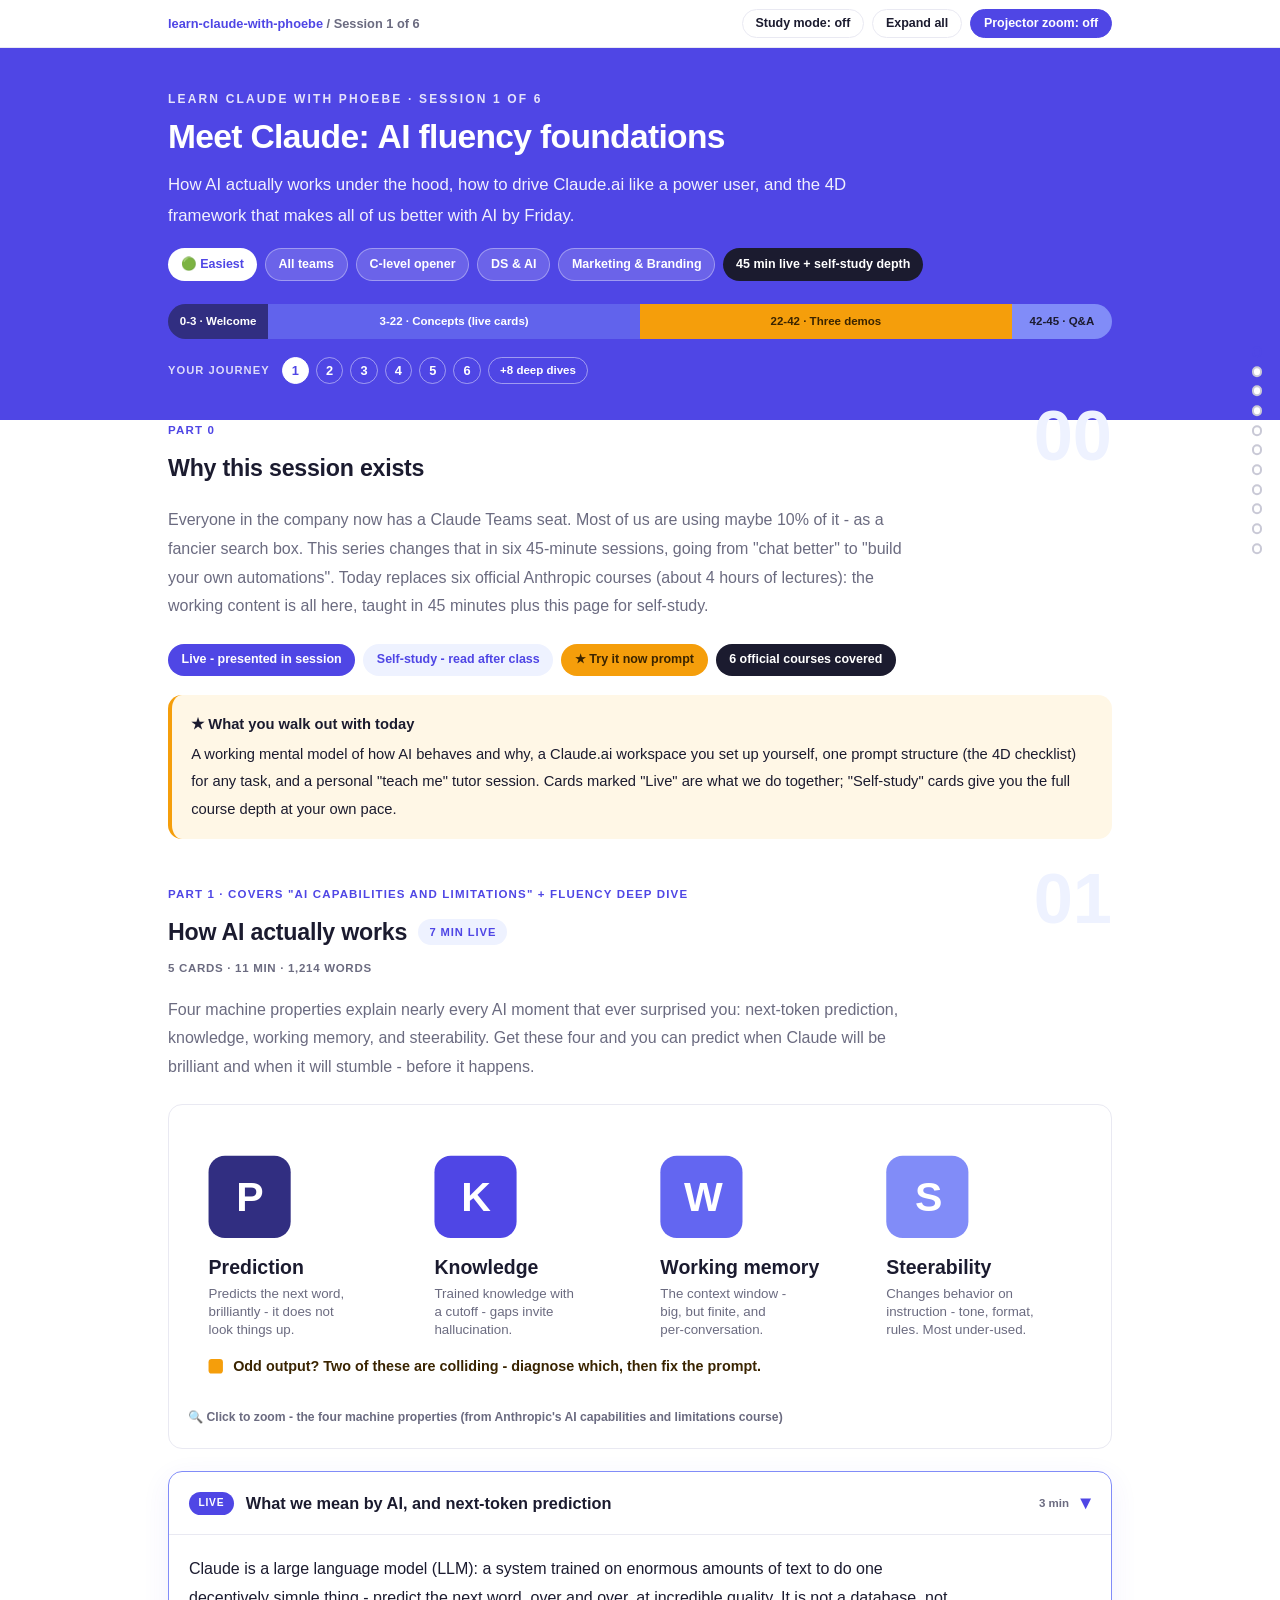
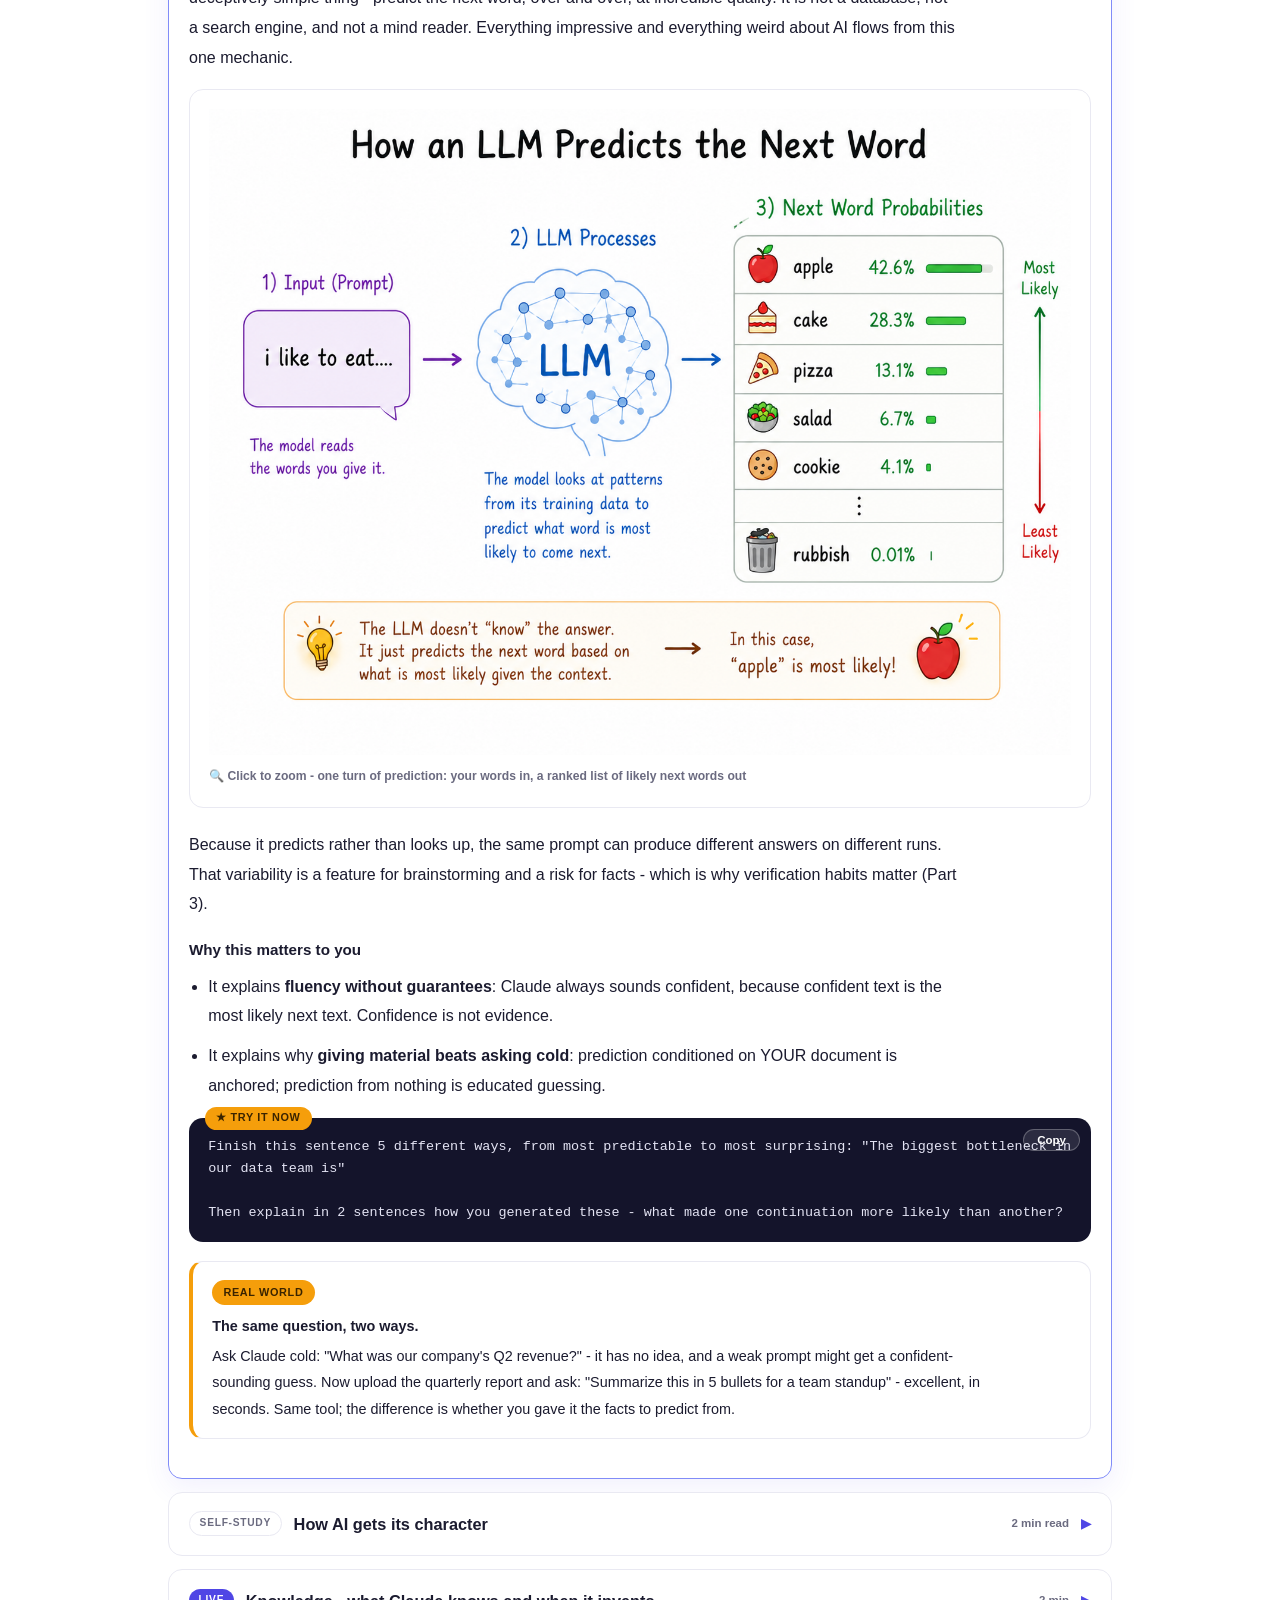
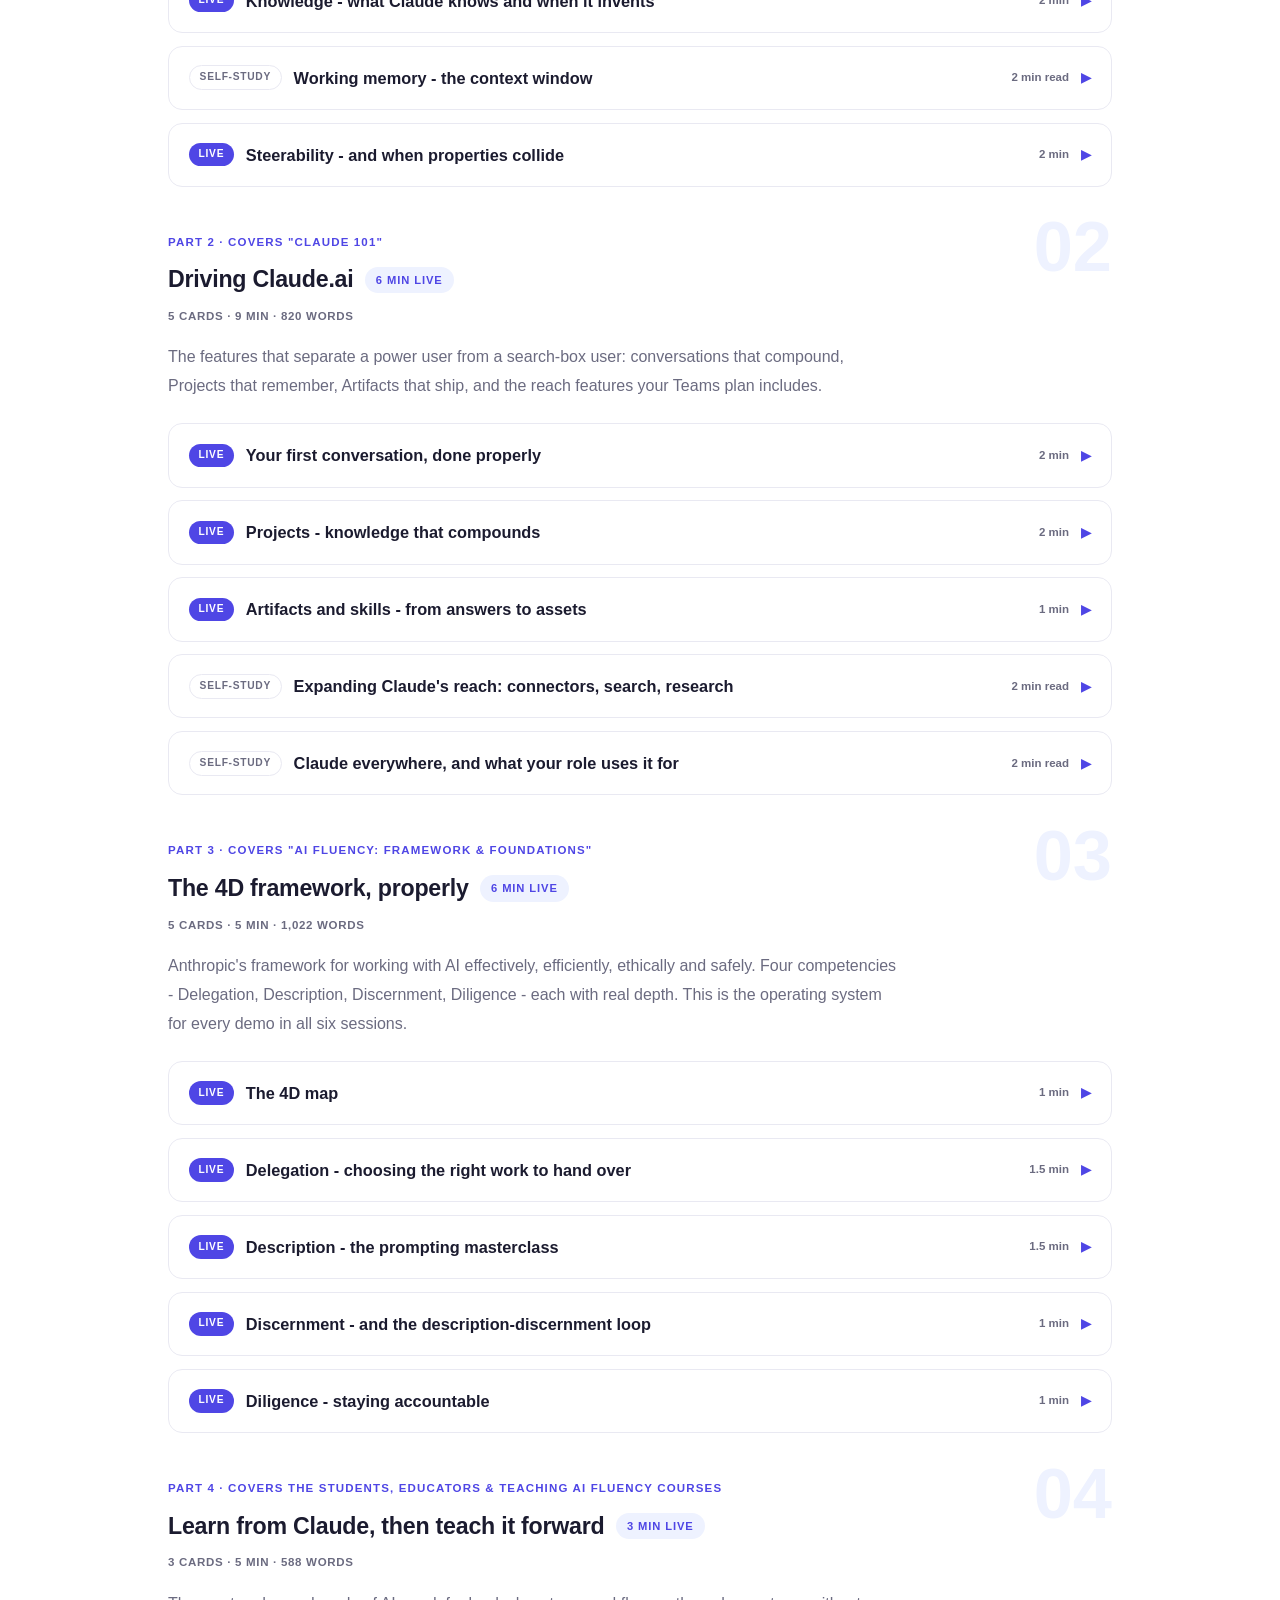
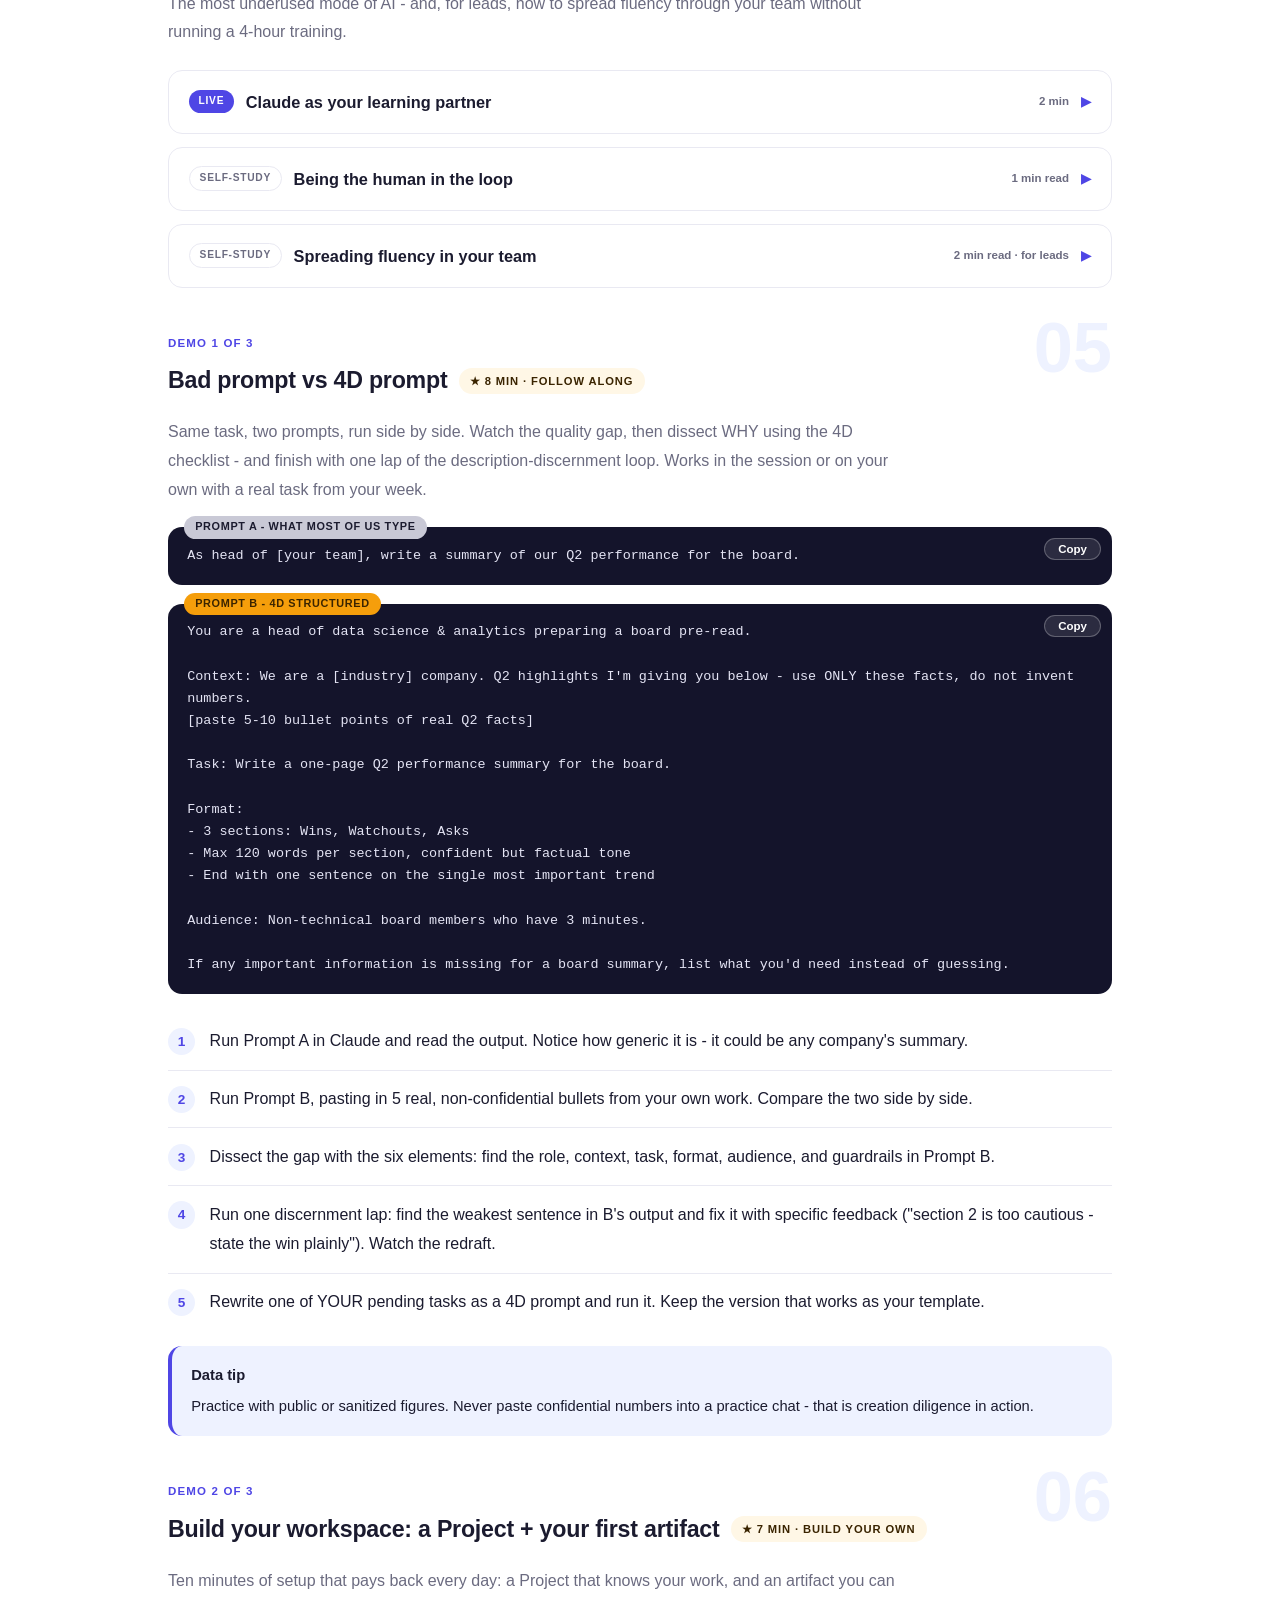
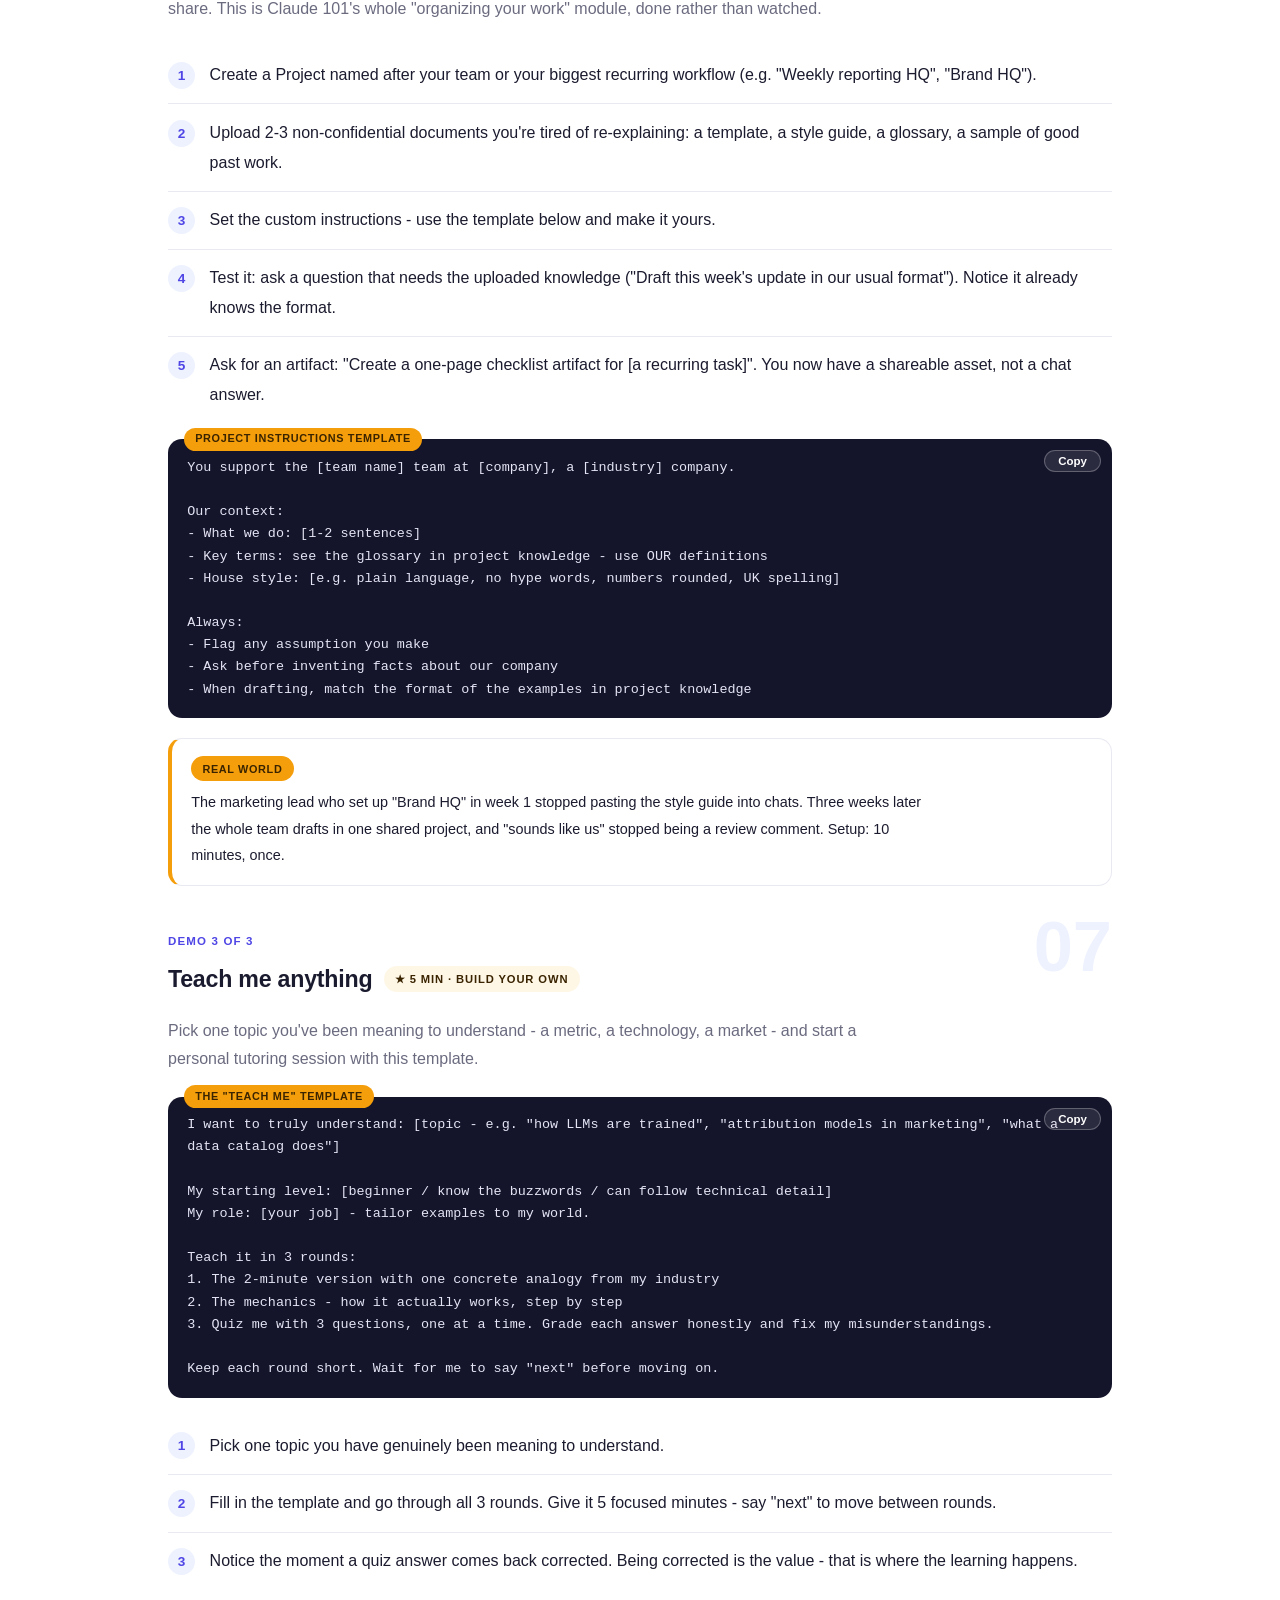
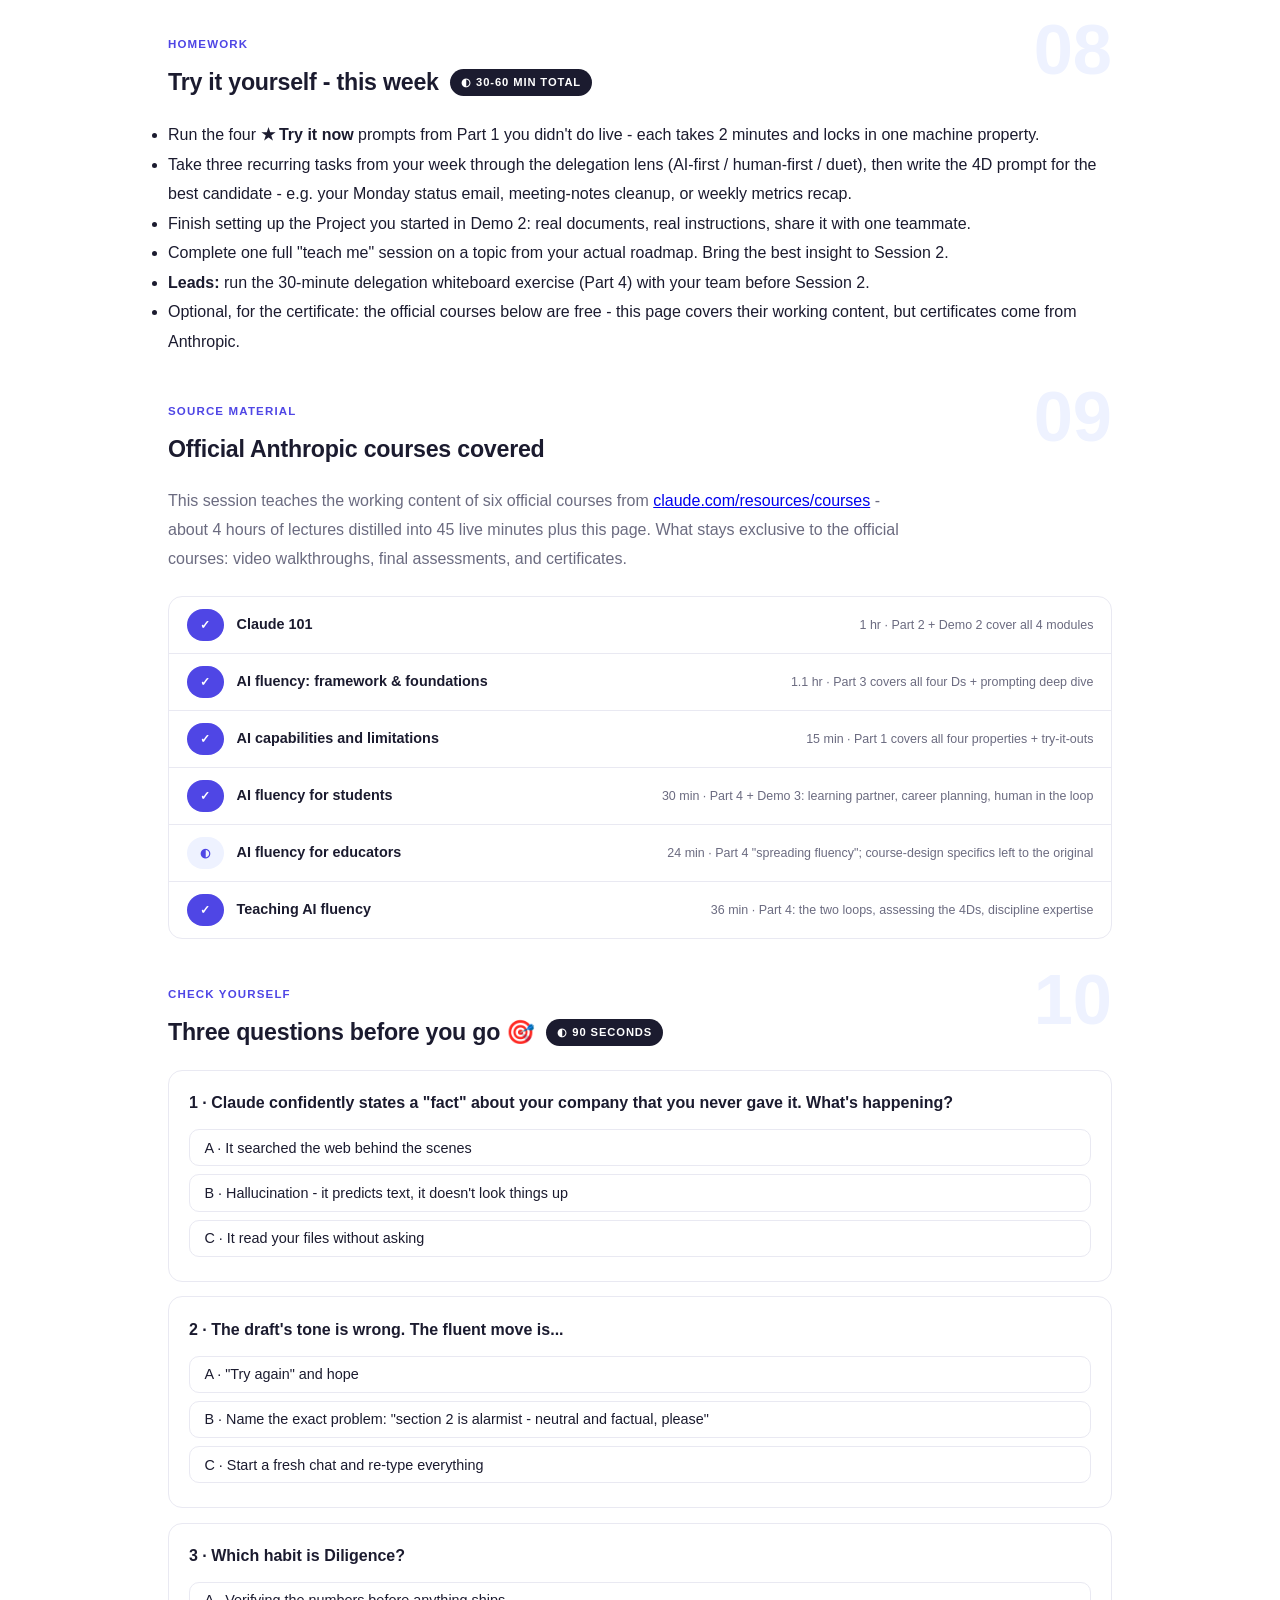
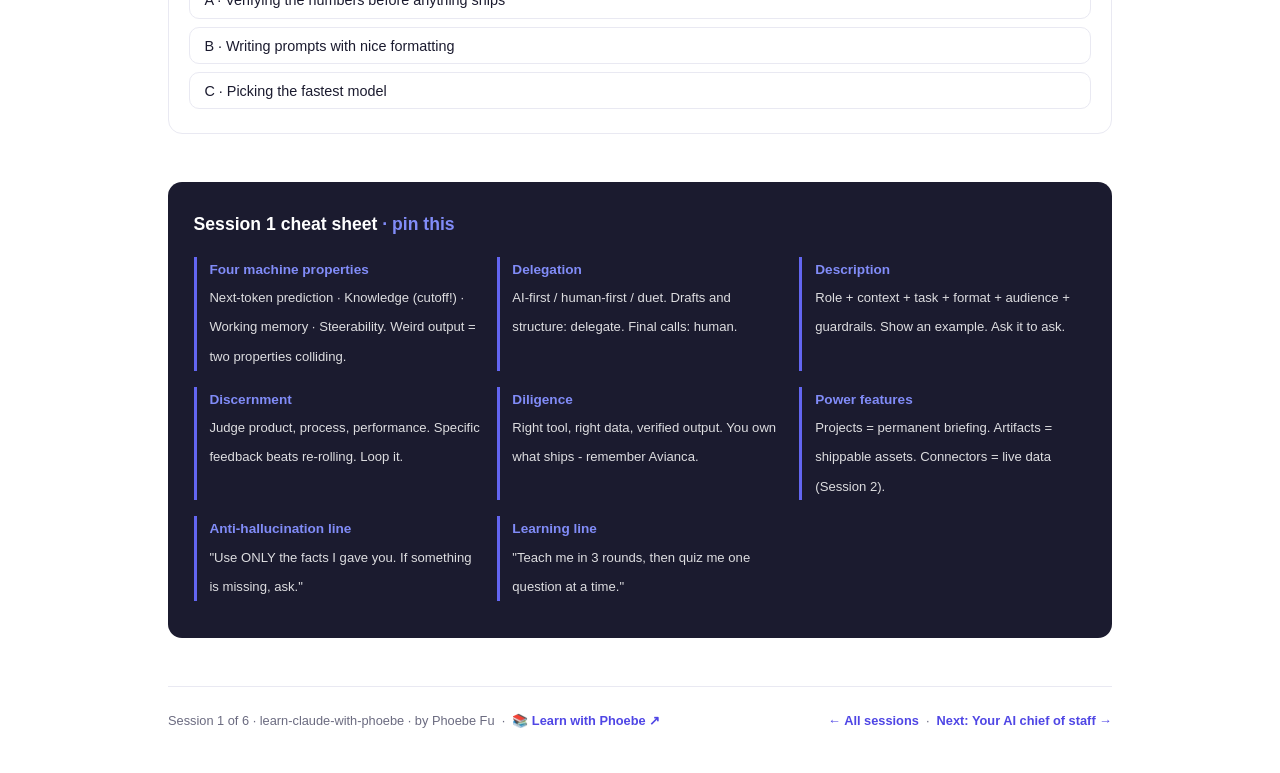
==== commit 2613301f: "Layout: code boxes stack under step text; toolbar is one row Shared-template defect, live estate-wid" ====
--- a/courses/01-foundations.html
+++ b/courses/01-foundations.html
@@ -19,7 +19,7 @@
 <meta name="twitter:image" content="https://phoebefu6.github.io/learn-claude-with-phoebe/assets/og-cover.png">
 <!-- social:end -->
 <title>Session 1 · Meet Claude: AI fluency foundations - learn claude with phoebe</title>
-<link rel="stylesheet" href="../assets/style.css?v=18">
+<link rel="stylesheet" href="../assets/style.css?v=20">
 </head>
 <body>
 
--- a/assets/style.css
+++ b/assets/style.css
@@ -101,8 +101,9 @@
   border-bottom: 1px solid var(--hairline);
   padding: .55rem 0;
 }
-.toolbar .wrap { display: flex; align-items: center; gap: .6rem; }
-.toolbar .crumb { font-size: .8rem; color: var(--muted); font-weight: 600; margin-right: auto; }
+.toolbar .wrap { display: flex; align-items: center; gap: .5rem; flex-wrap: nowrap; }
+.toolbar .crumb { font-size: .8rem; color: var(--muted); font-weight: 600; margin-right: auto; min-width: 0; white-space: nowrap; overflow: hidden; text-overflow: ellipsis; }
+.toolbar .btn { white-space: nowrap; flex: none; padding: .38rem .8rem; font-size: .78rem; line-height: 1.2; }
 .toolbar .crumb a { color: var(--indigo); text-decoration: none; }
 .btn {
   border: 1px solid var(--hairline);
@@ -302,11 +303,15 @@
 /* ---------- demo steps ---------- */
 .steps { counter-reset: step; margin: .6rem 0 1rem; }
 .step {
-  display: flex;
-  gap: .9rem;
+  display: grid;
+  grid-template-columns: max-content minmax(0, 1fr);
+  column-gap: .9rem;
+  row-gap: .2rem;
   padding: .85rem 0;
   border-bottom: .5px solid var(--hairline);
 }
+.step > * { grid-column: 2; min-width: 0; }
+.step > .prompt-box { margin: .8rem 0 .4rem; }
 .step:last-child { border-bottom: none; }
 .step::before {
   counter-increment: step;
@@ -727,7 +732,10 @@
   /* 44px tap targets */
   details.card summary { min-height: 44px; }
   .qopt { min-height: 44px; display: flex; align-items: center; padding: .7rem .9rem; }
-  .toolbar .btn, .pagefoot a { min-height: 44px; display: inline-flex; align-items: center; }
+  .toolbar .btn, .pagefoot a { min-height: 44px; display: inline-flex; align-items: center; justify-content: center; }
+  .toolbar .crumb, .toolbar #zoom-toggle { display: none; }
+  .toolbar .btn { flex: 1 1 0; padding: .3rem .4rem; font-size: .72rem; }
+  table.clean { display: block; overflow-x: auto; -webkit-overflow-scrolling: touch; }
 }
 
 @media (max-width: 640px) {
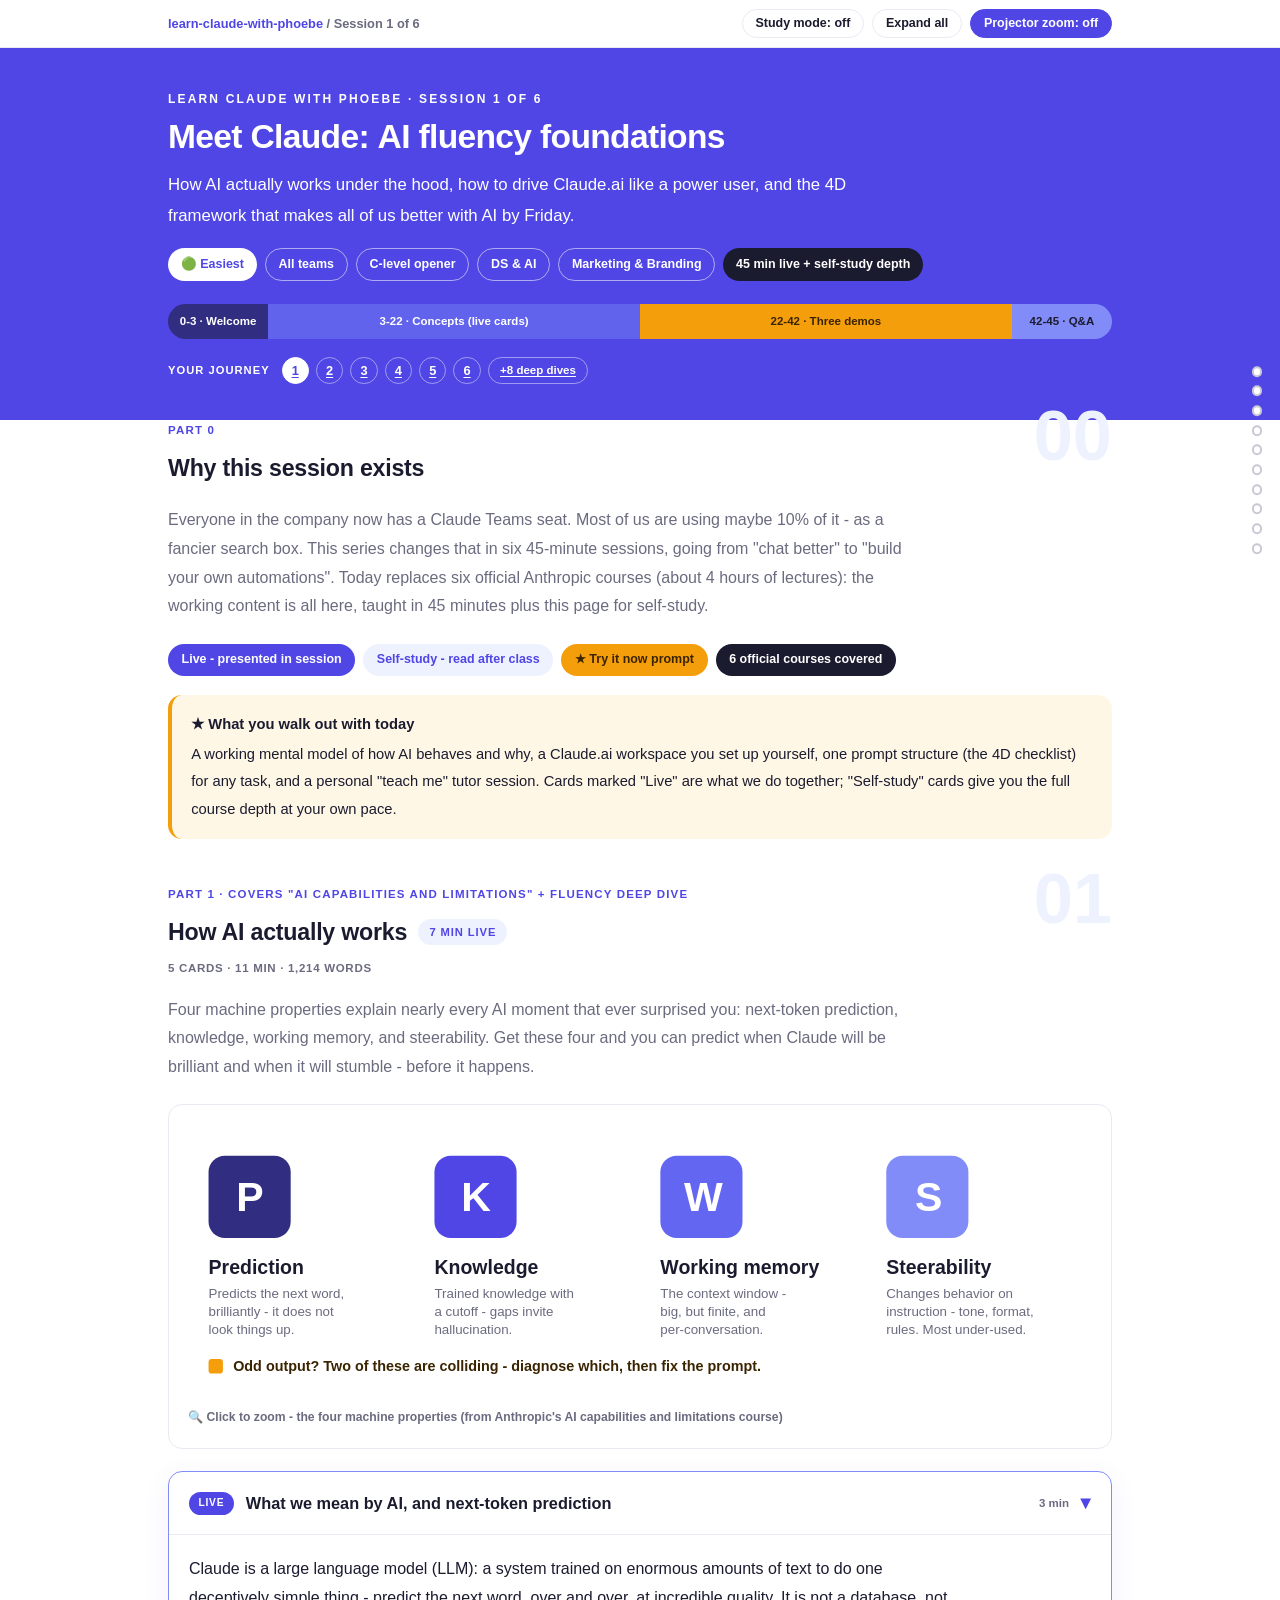
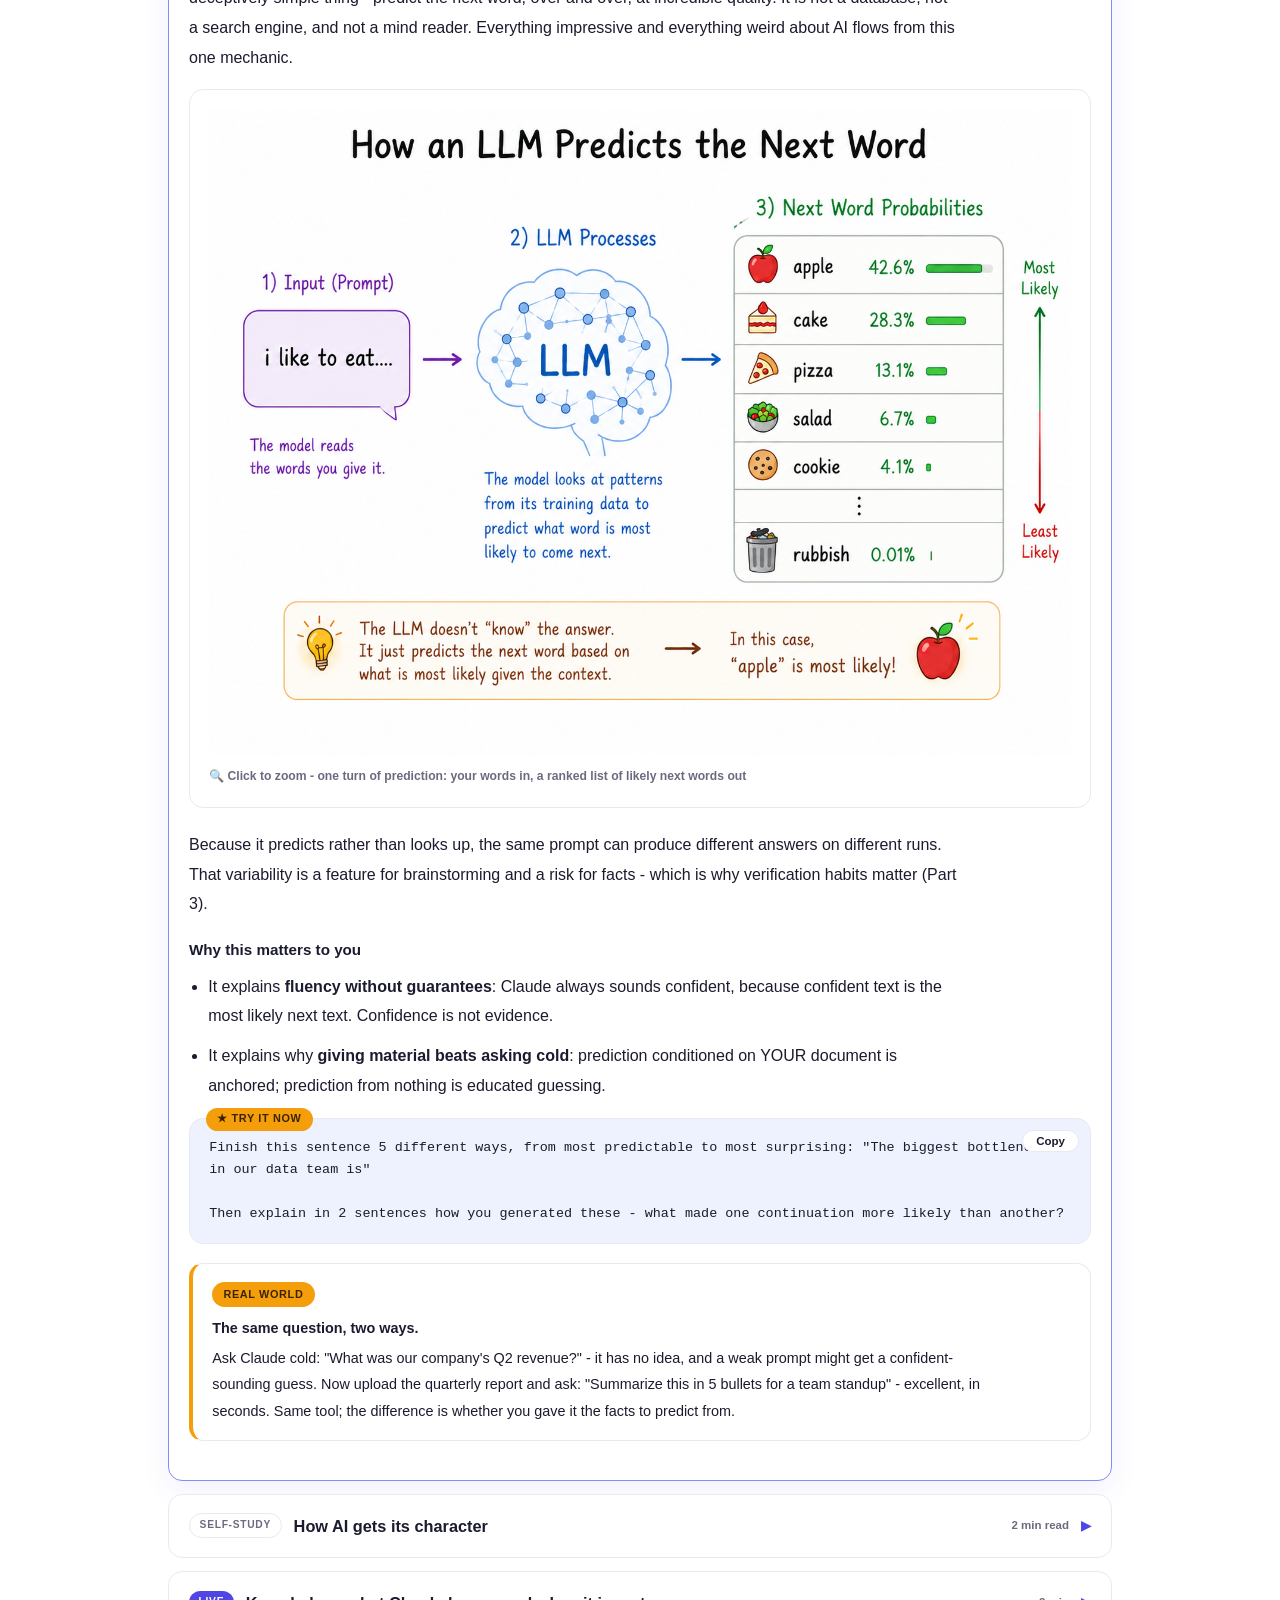
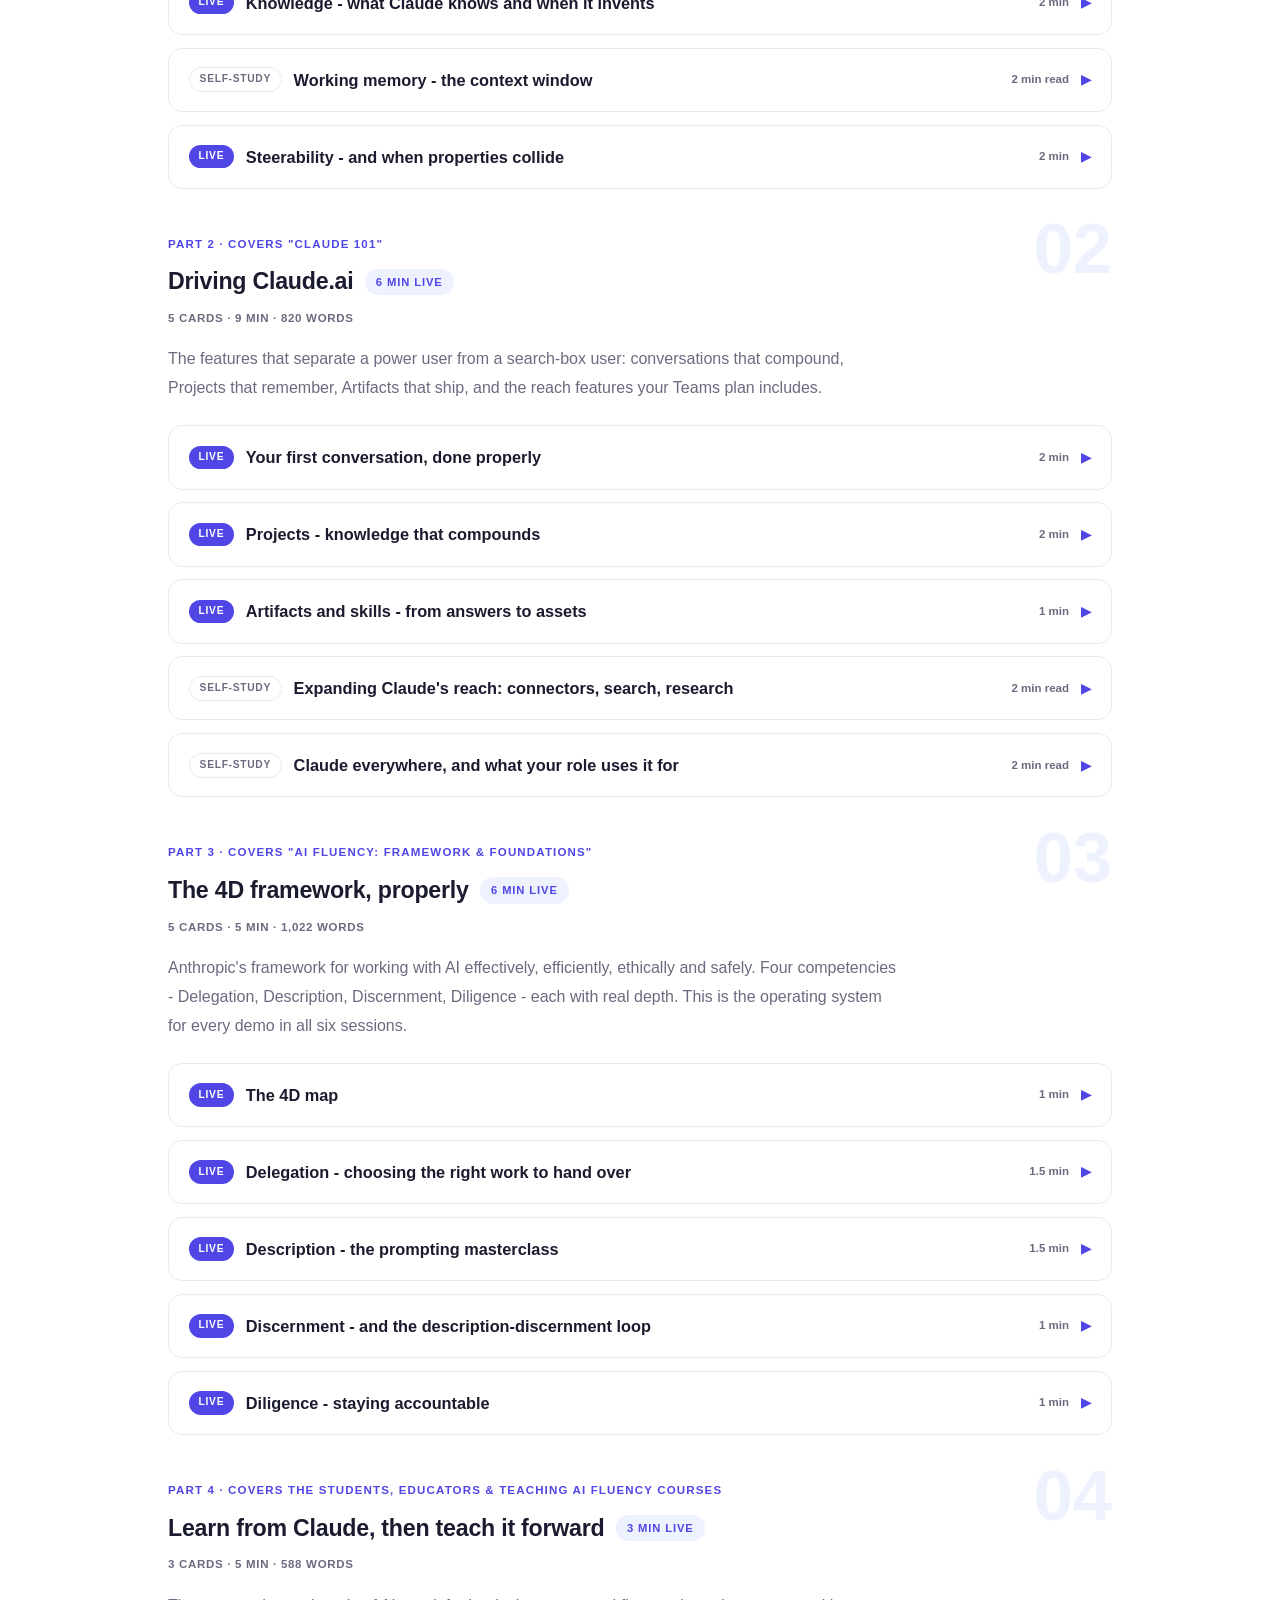
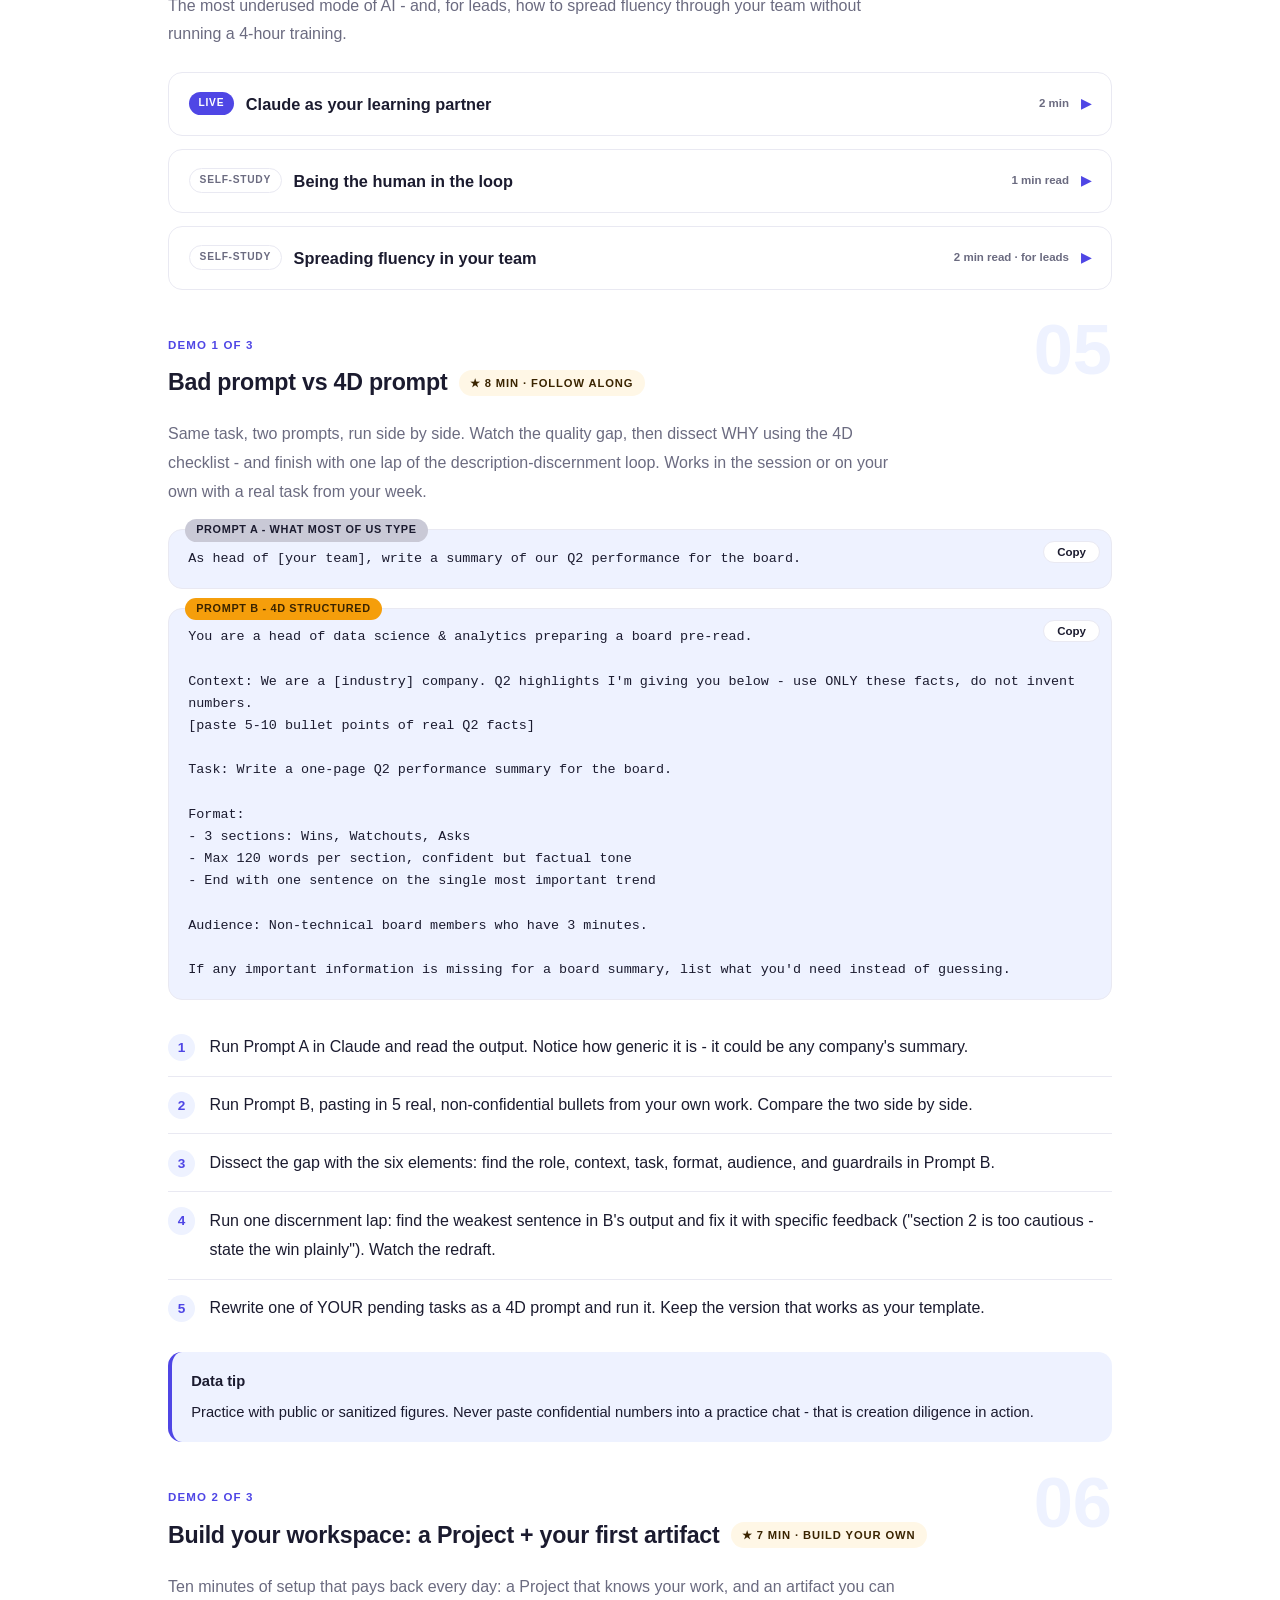
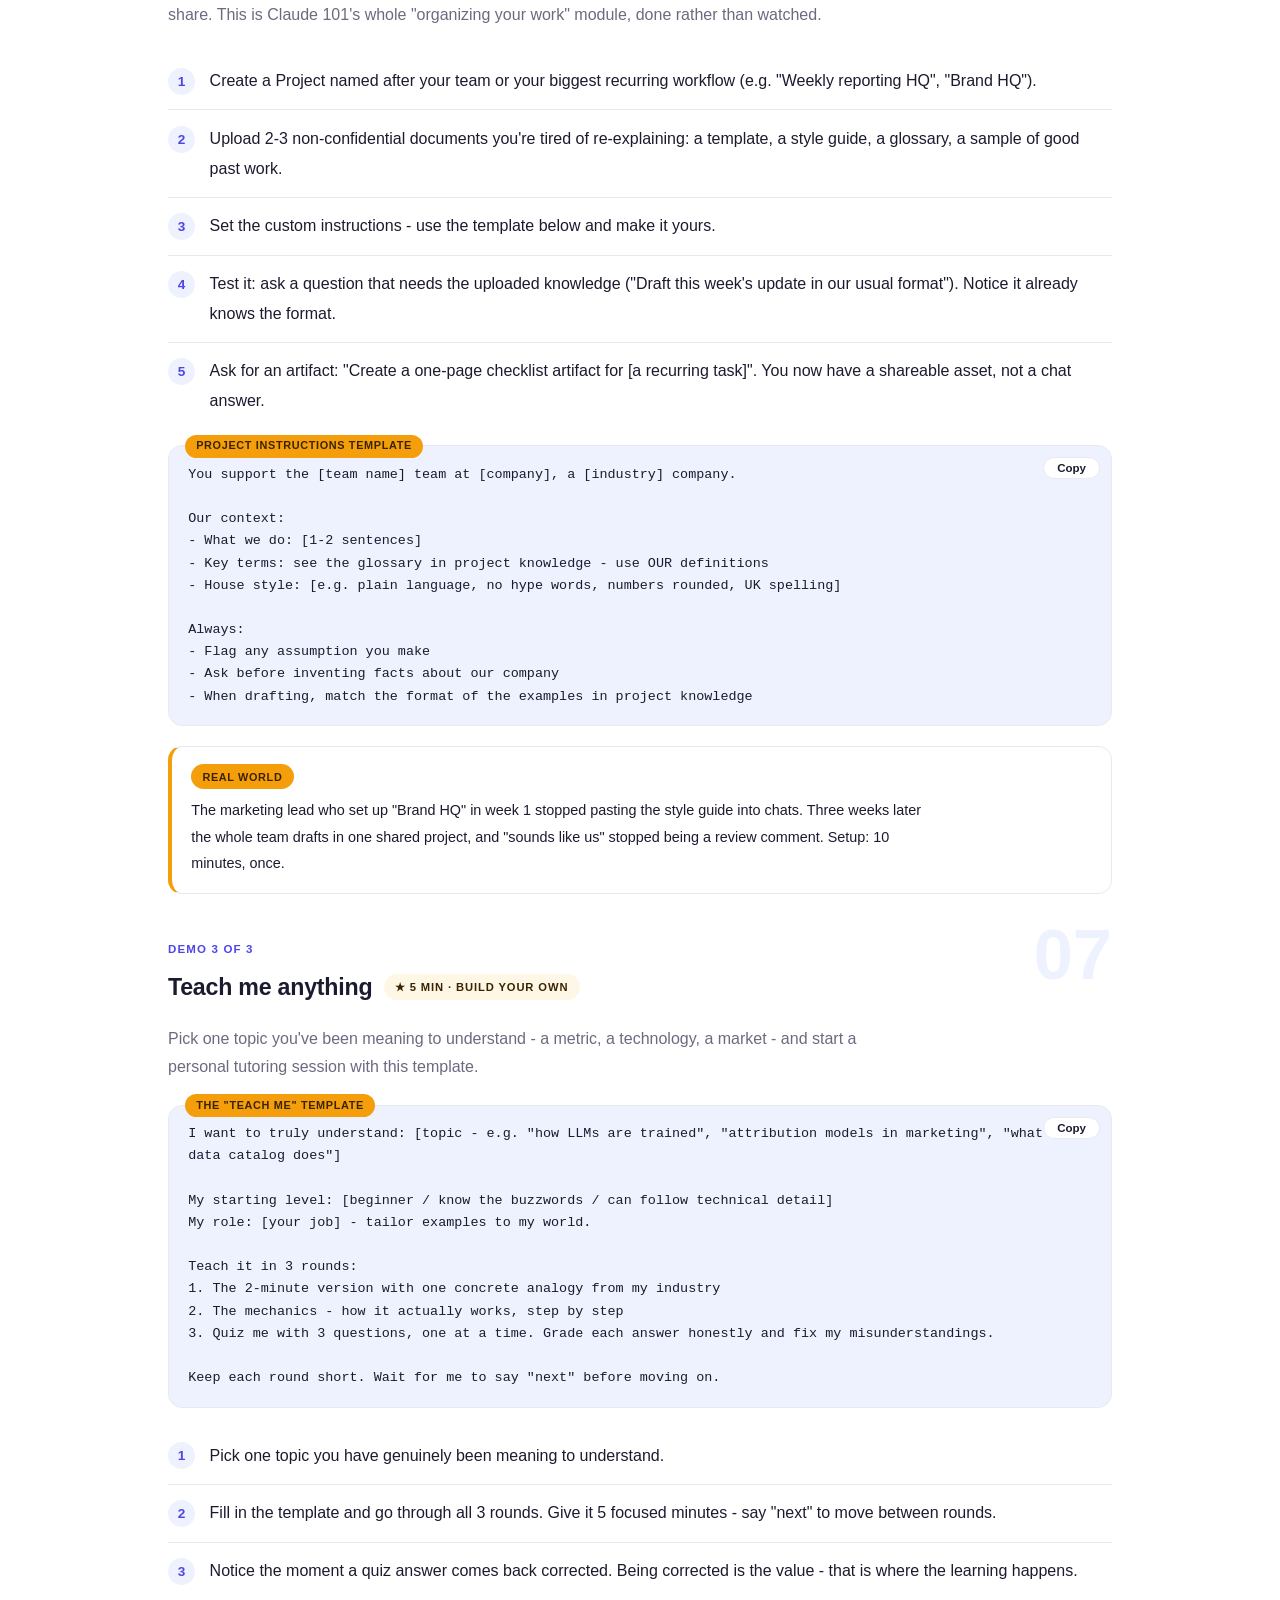
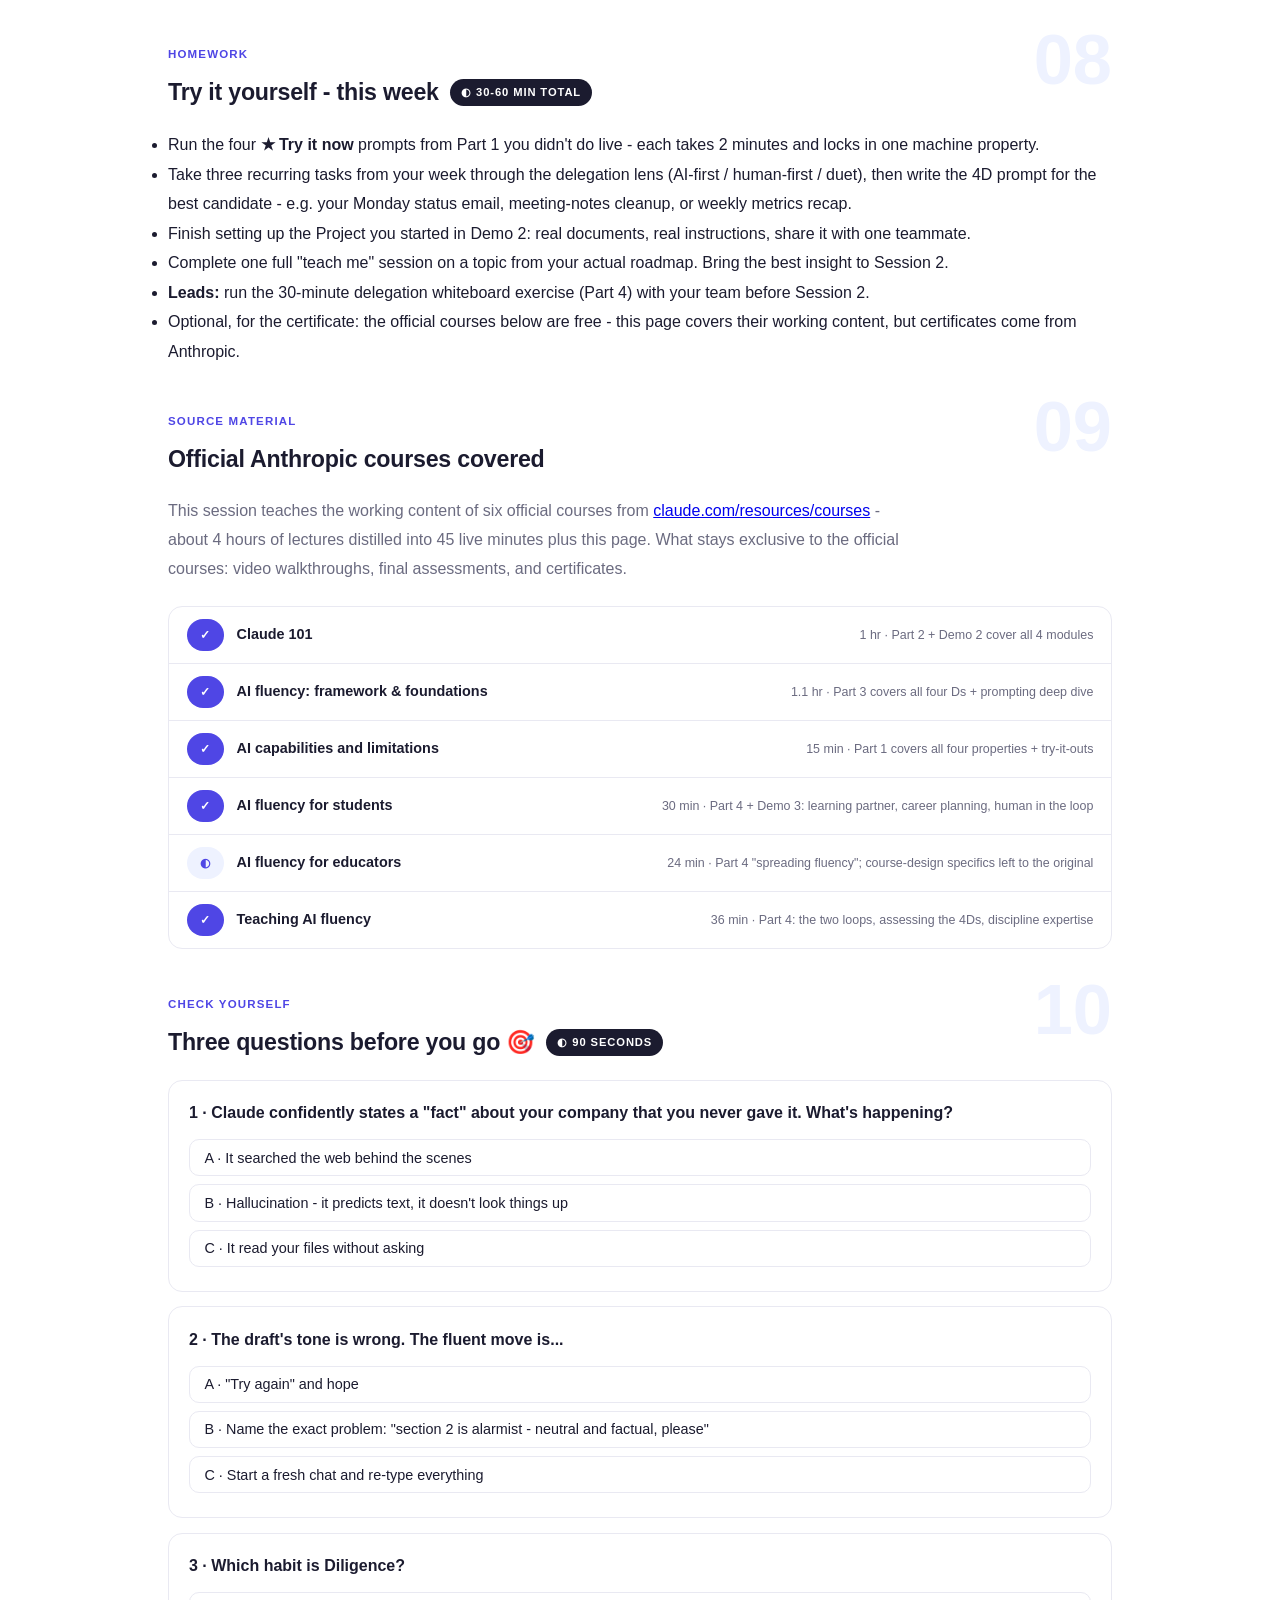
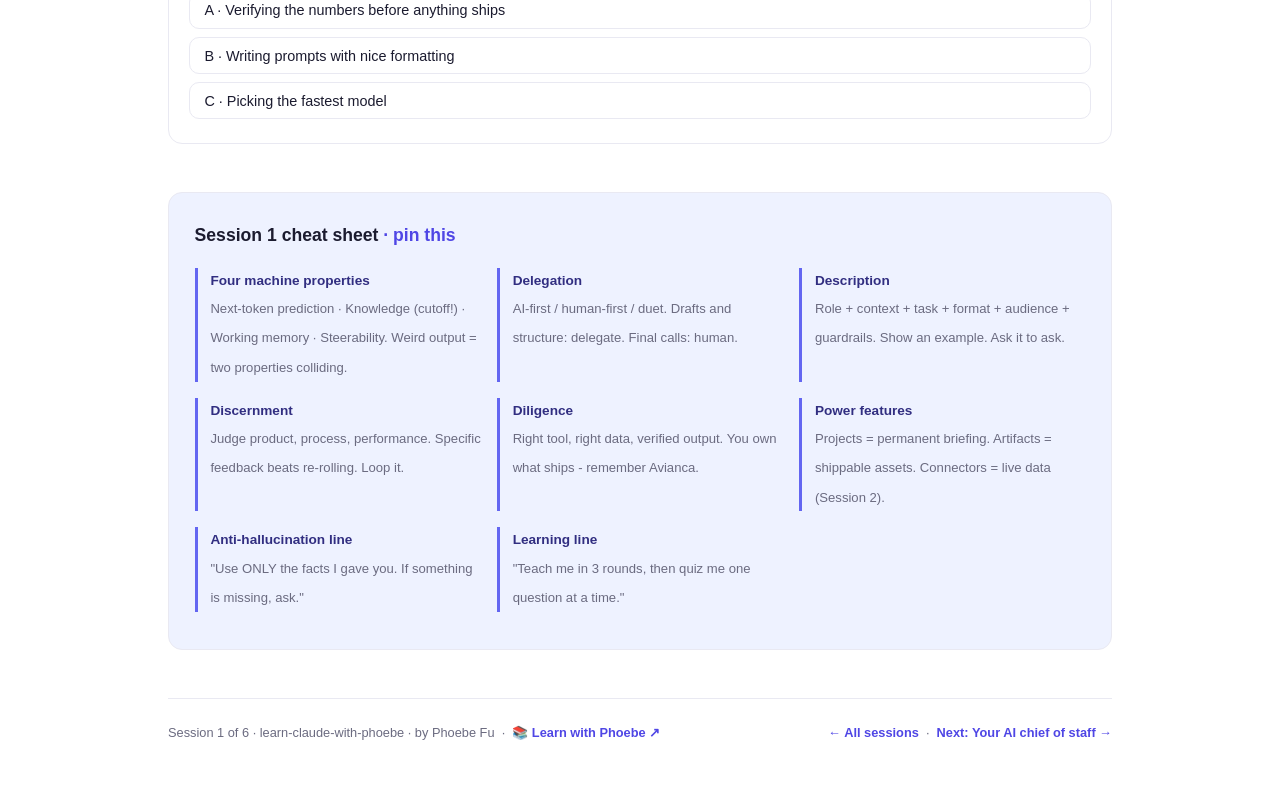
==== commit 1b04bc34: "Light surfaces everywhere: lightbox, cheat panel, code boxes; contrast and phone-width fixes Every d" ====
--- a/courses/01-foundations.html
+++ b/courses/01-foundations.html
@@ -19,7 +19,7 @@
 <meta name="twitter:image" content="https://phoebefu6.github.io/learn-claude-with-phoebe/assets/og-cover.png">
 <!-- social:end -->
 <title>Session 1 · Meet Claude: AI fluency foundations - learn claude with phoebe</title>
-<link rel="stylesheet" href="../assets/style.css?v=20">
+<link rel="stylesheet" href="../assets/style.css?v=36">
 </head>
 <body>
 
@@ -820,6 +820,6 @@
 
 </main>
 
-<script src="../assets/app.js?v=17"></script>
+<script src="../assets/app.js?v=36"></script>
 </body>
 </html>
--- a/assets/style.css
+++ b/assets/style.css
@@ -15,8 +15,8 @@
   --amber-ink: #3A2400;
   --amber-50: #FFF7E6;
   --paper: #FFFFFF;
-  --code-bg: #14142B;
-  --code-ink: #E4E4F4;
+  --code-bg: #EEF2FF;
+  --code-ink: #1B1B2F;
   --radius: 14px;
 }
 
@@ -46,7 +46,7 @@
   font-size: .75rem;
   letter-spacing: .18em;
   text-transform: uppercase;
-  opacity: .85;
+  opacity: 1;
   font-weight: 600;
 }
 .masthead h1 {
@@ -57,7 +57,7 @@
   letter-spacing: -.02em;
 }
 .masthead h1 .accent { color: inherit; }
-.masthead .sub { font-size: 1.05rem; opacity: .92; max-width: 44rem; }
+.masthead .sub { font-size: 1.05rem; opacity: 1; max-width: 44rem; }
 
 .chip-row { display: flex; flex-wrap: wrap; gap: .5rem; margin-top: 1.1rem; }
 .chip {
@@ -71,7 +71,7 @@
   white-space: nowrap;
 }
 .chip.level { background: #fff; color: var(--indigo); }
-.chip.audience { background: rgba(255,255,255,.16); color: #fff; border: 1px solid rgba(255,255,255,.35); }
+.chip.audience { background: rgba(255,255,255,.08); color: #fff; border: 1px solid rgba(255,255,255,.35); }
 .chip.time { background: var(--ink); color: #fff; font-variant-numeric: tabular-nums; }
 
 /* ---------- agenda bar ---------- */
@@ -224,7 +224,7 @@
 .pill.light { background: var(--indigo-50); color: var(--indigo); }
 .pill.inkpill { background: var(--ink); color: #fff; }
 .pill.amber, .pill.peach { background: var(--amber); color: var(--amber-ink); }
-.pill.bare { color: var(--faint); }
+.pill.bare { color: var(--muted); }
 
 /* ---------- 4D grid ---------- */
 .grid-2 { display: grid; grid-template-columns: repeat(auto-fit, minmax(15rem, 1fr)); gap: .8rem; margin: .5rem 0 1rem; }
@@ -253,10 +253,11 @@
 table.clean td:first-child { font-weight: 600; }
 
 /* ---------- prompt boxes ---------- */
-.prompt-box {
+.prompt-box{
   position: relative;
-  background: var(--code-bg);
-  color: var(--code-ink);
+  background: #EEF2FF;
+  border: 1px solid #E9E9F2;
+  color: #1B1B2F;
   border-radius: var(--radius);
   padding: 1.1rem 1.2rem;
   margin: 1rem 0 1.2rem;
@@ -266,12 +267,12 @@
   white-space: pre-wrap;
   word-break: break-word;
 }
-.prompt-box .label {
+.prompt-box .label{
   position: absolute;
   top: -0.7rem;
   left: 1rem;
-  background: var(--indigo);
-  color: #fff;
+  background: #4F46E5;
+  color: #FFFFFF;
   font-family: "Inter", -apple-system, sans-serif;
   font-size: .68rem;
   font-weight: 700;
@@ -282,13 +283,13 @@
 }
 .prompt-box.bad .label { background: var(--faint); color: var(--ink); }
 .prompt-box.good .label { background: var(--amber); color: var(--amber-ink); }
-.copy-btn {
+.copy-btn{
   position: absolute;
   top: .7rem;
   right: .7rem;
-  background: rgba(255,255,255,.1);
-  border: 1px solid rgba(255,255,255,.25);
-  color: #fff;
+  background: #FFFFFF;
+  border: 1px solid #E9E9F2;
+  color: #1B1B2F;
   border-radius: 999px;
   padding: .25rem .8rem;
   font-size: .72rem;
@@ -297,7 +298,7 @@
   font-family: "Inter", -apple-system, sans-serif;
   transition: background .15s ease;
 }
-.copy-btn:hover { background: rgba(255,255,255,.22); }
+.copy-btn:hover { background: #E9E9F2; }
 .copy-btn.copied { background: var(--amber); border-color: var(--amber); color: var(--amber-ink); }
 
 /* ---------- demo steps ---------- */
@@ -387,11 +388,11 @@
   gap: .4rem;
 }
 
-.lightbox {
+.lightbox{
   position: fixed;
   inset: 0;
   z-index: 100;
-  background: rgba(27,27,47,.9);
+  background: rgba(255,255,255,.97);
   display: none;
   align-items: center;
   justify-content: center;
@@ -399,8 +400,10 @@
   cursor: zoom-out;
 }
 .lightbox.open { display: flex; }
-.lightbox .inner {
+.lightbox .inner{
   background: #fff;
+  border: 1px solid #E9E9F2;
+  box-shadow: 0 10px 40px rgba(27,27,47,.14);
   border-radius: var(--radius);
   padding: 2rem;
   max-width: 94vw;
@@ -408,13 +411,12 @@
   overflow: auto;
 }
 .lightbox .inner svg, .lightbox .inner img { width: min(88vw, 70rem); height: auto; }
-.lightbox .close-hint {
+.lightbox .close-hint{
   position: fixed;
   top: 1rem; right: 1.4rem;
-  color: #fff;
+  color: #1B1B2F;
   font-size: .8rem;
   font-weight: 600;
-  opacity: .8;
 }
 
 /* ---------- courses covered ---------- */
@@ -433,19 +435,20 @@
 .covered-row .note { margin-left: auto; color: var(--muted); font-size: .78rem; text-align: right; }
 
 /* ---------- cheat sheet footer ---------- */
-.cheat {
-  background: var(--ink);
-  color: #fff;
+.cheat{
+  background: #EEF2FF;
+  border: 1px solid #E9E9F2;
+  color: #1B1B2F;
   border-radius: var(--radius);
   padding: 1.6rem 1.6rem 1.3rem;
   margin-top: 3rem;
 }
 .cheat h3 { font-size: 1.1rem; margin-bottom: 1rem; }
-.cheat h3 span { color: var(--indigo-soft); }
+.cheat h3 span { color: #4F46E5; }
 .cheat .grid-2 { gap: 1rem; }
 .cheat .cheat-item { border-left: 3px solid var(--indigo-mid); padding-left: .8rem; }
-.cheat .cheat-item b { display: block; font-size: .85rem; color: var(--indigo-soft); }
-.cheat .cheat-item span { font-size: .82rem; opacity: .85; }
+.cheat .cheat-item b { display: block; font-size: .85rem; color: #312E81; }
+.cheat .cheat-item span { font-size: .82rem; color: #6B6B80; }
 
 footer.pagefoot {
   border-top: 1px solid var(--hairline);
@@ -540,7 +543,7 @@
   margin-top: 1.1rem;
   flex-wrap: wrap;
 }
-.journey .jlabel { font-size: .7rem; font-weight: 700; text-transform: uppercase; letter-spacing: .09em; opacity: .8; margin-right: .3rem; }
+.journey .jlabel { font-size: .7rem; font-weight: 700; text-transform: uppercase; letter-spacing: .09em; opacity: 1; margin-right: .3rem; }
 .journey a {
   width: 1.7rem; height: 1.7rem;
   border-radius: 999px;
@@ -775,3 +778,28 @@
   color: var(--pv-flag);
 }
 /* === /LWP-PATCH === */
+
+/* layout-patch-3: phone-width overflow (2026-10-10) */
+.sql-bar { flex-wrap: wrap; }
+@media (max-width: 480px) {
+  .covered-row { flex-wrap: wrap; }
+  .covered-row .note { margin-left: 0; text-align: left; flex-basis: 100%; }
+  details.card summary { flex-wrap: wrap; }
+  details.card summary .mini { white-space: normal; }
+  .wk, .sqlbox, .prompt-box, pre { max-width: 100%; overflow-x: auto; }
+  .mono, code, strong, .note { overflow-wrap: anywhere; }
+  select, input[type=range], label { max-width: 100%; }
+  canvas, svg, img { max-width: 100%; height: auto; }
+  .tree-kids, .tree-node-wrap, .tree-node, .rb-night, .al-row, .gd-field, .tl-row, .sl-row { max-width: 100%; overflow-x: auto; }
+  .tl-cols, .sl-cols, .bb-cols, .ev-cols, [class$="-cols"] { grid-template-columns: 1fr !important; display: grid; }
+  .tl-cols > *, .sl-cols > *, [class$="-cols"] > * { min-width: 0; max-width: 100%; }
+  .mono { white-space: normal; }
+  .er-w, .bb-lab, .tl-lev, .sl-lev { max-width: 100%; white-space: normal; }
+}
+/* contrast-patch-2b */
+.cheat a { color: var(--indigo-deep, var(--ink)); }
+.chip.audience { background: transparent; border-color: rgba(255,255,255,.55); }
+.masthead a, .masthead .sub a { color: #fff; text-decoration: underline; text-underline-offset: 2px; }
+.prompt-box b, .prompt-box strong { color: var(--indigo-deep, var(--ink)); }
+.prompt-box span, .prompt-box em, .prompt-box i { color: inherit; }
+.pp-stamp i { color: var(--ink); }
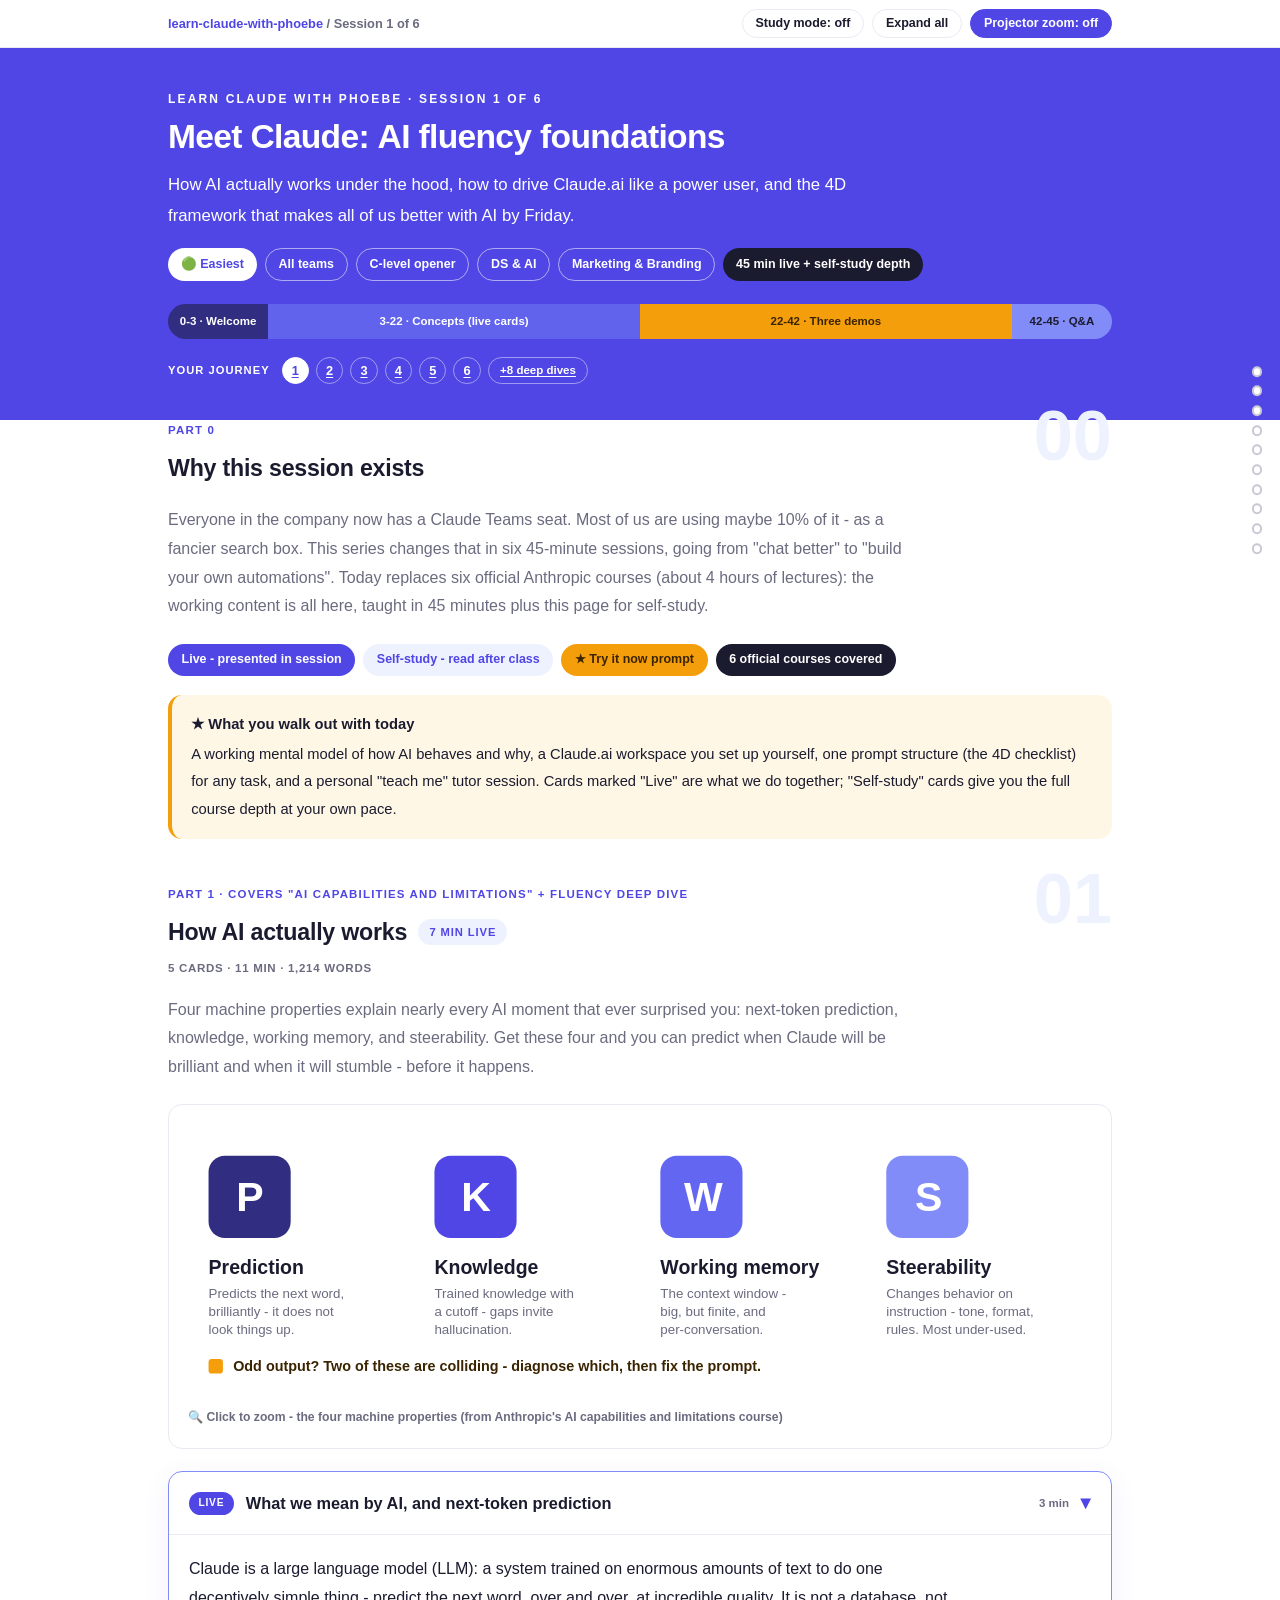
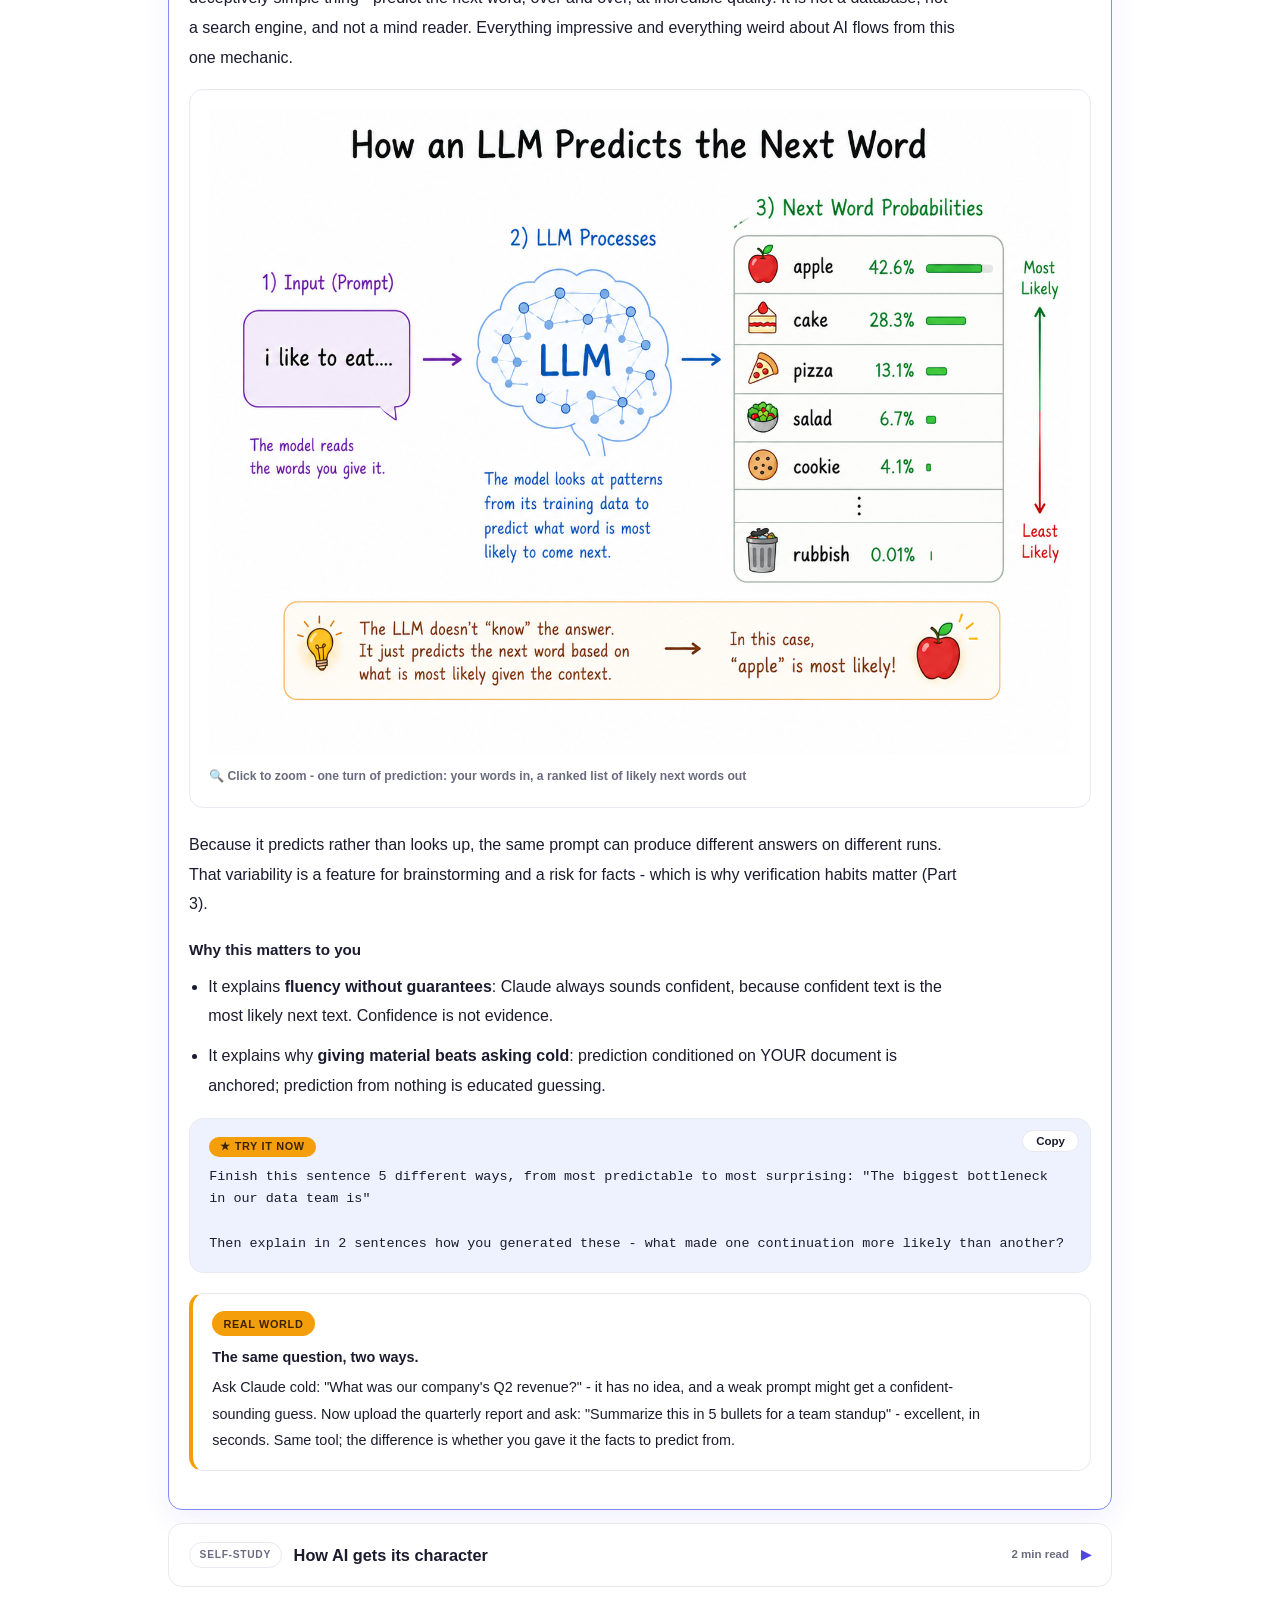
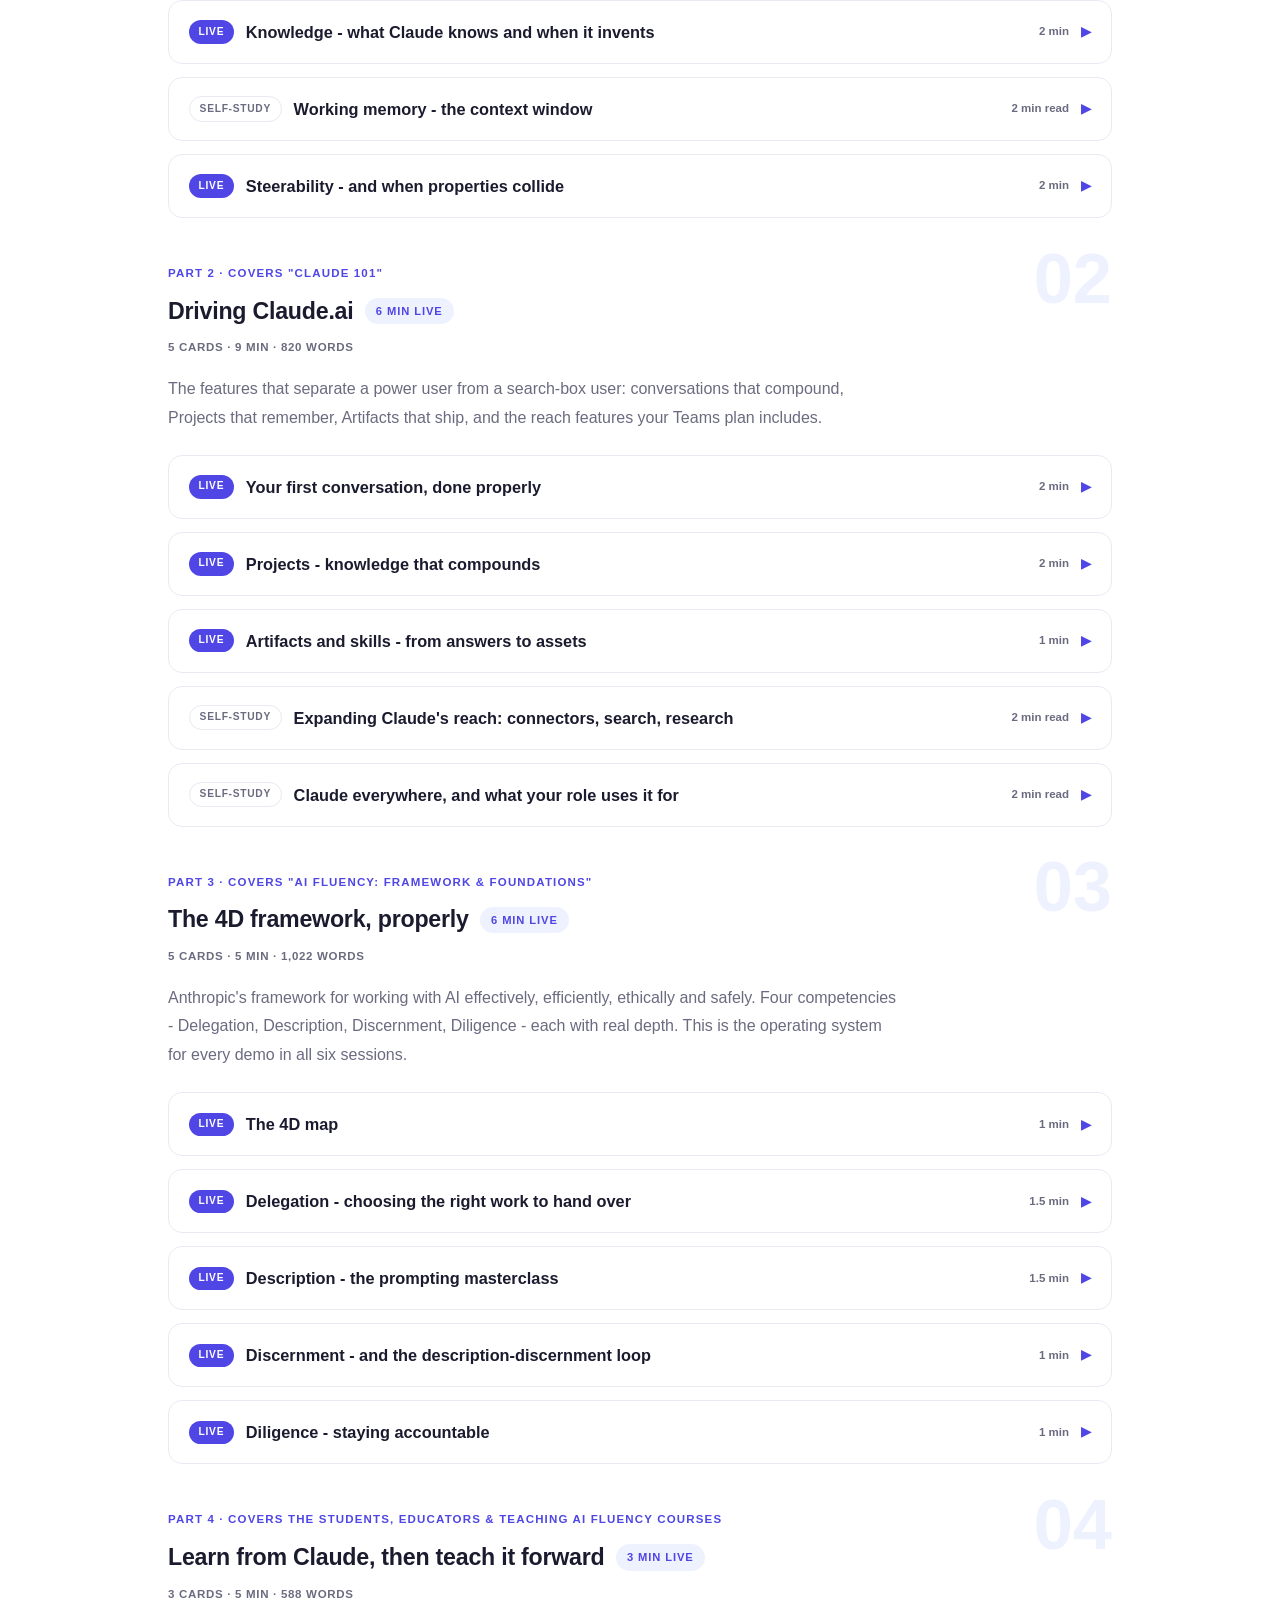
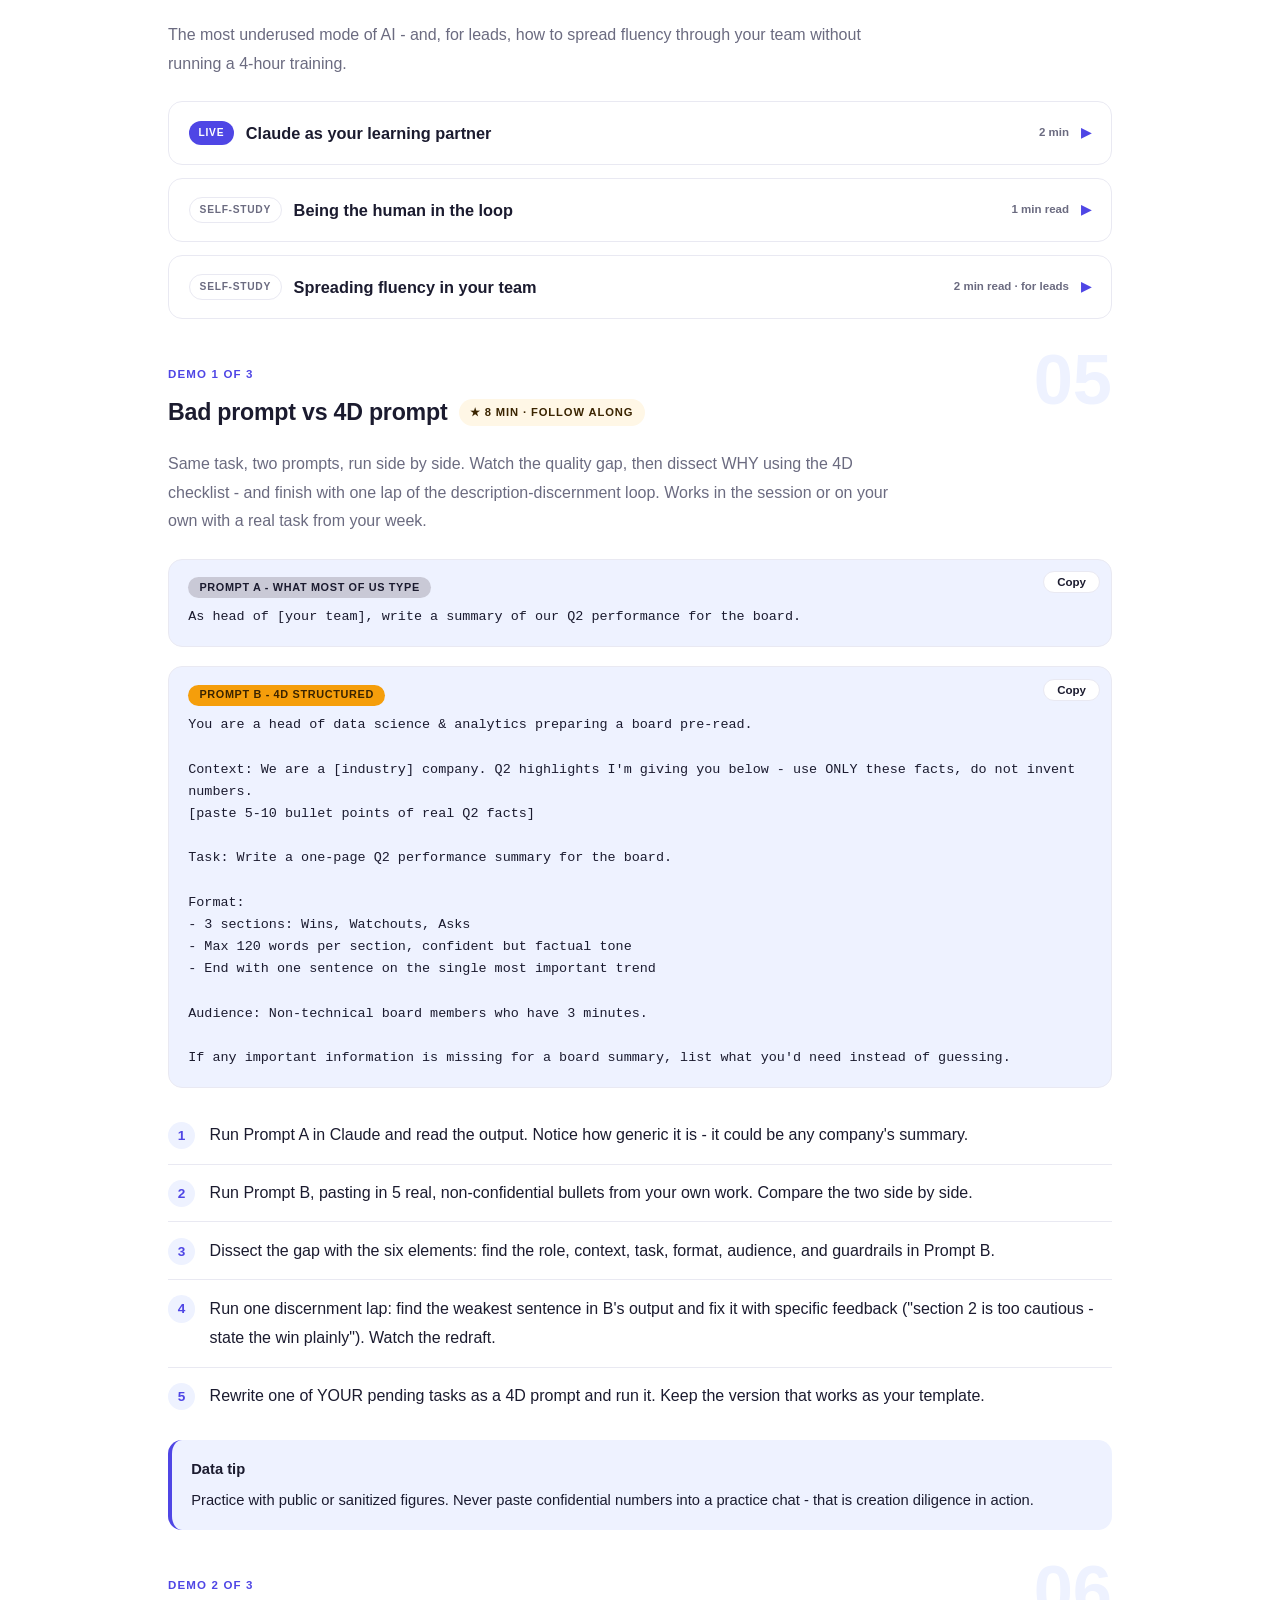
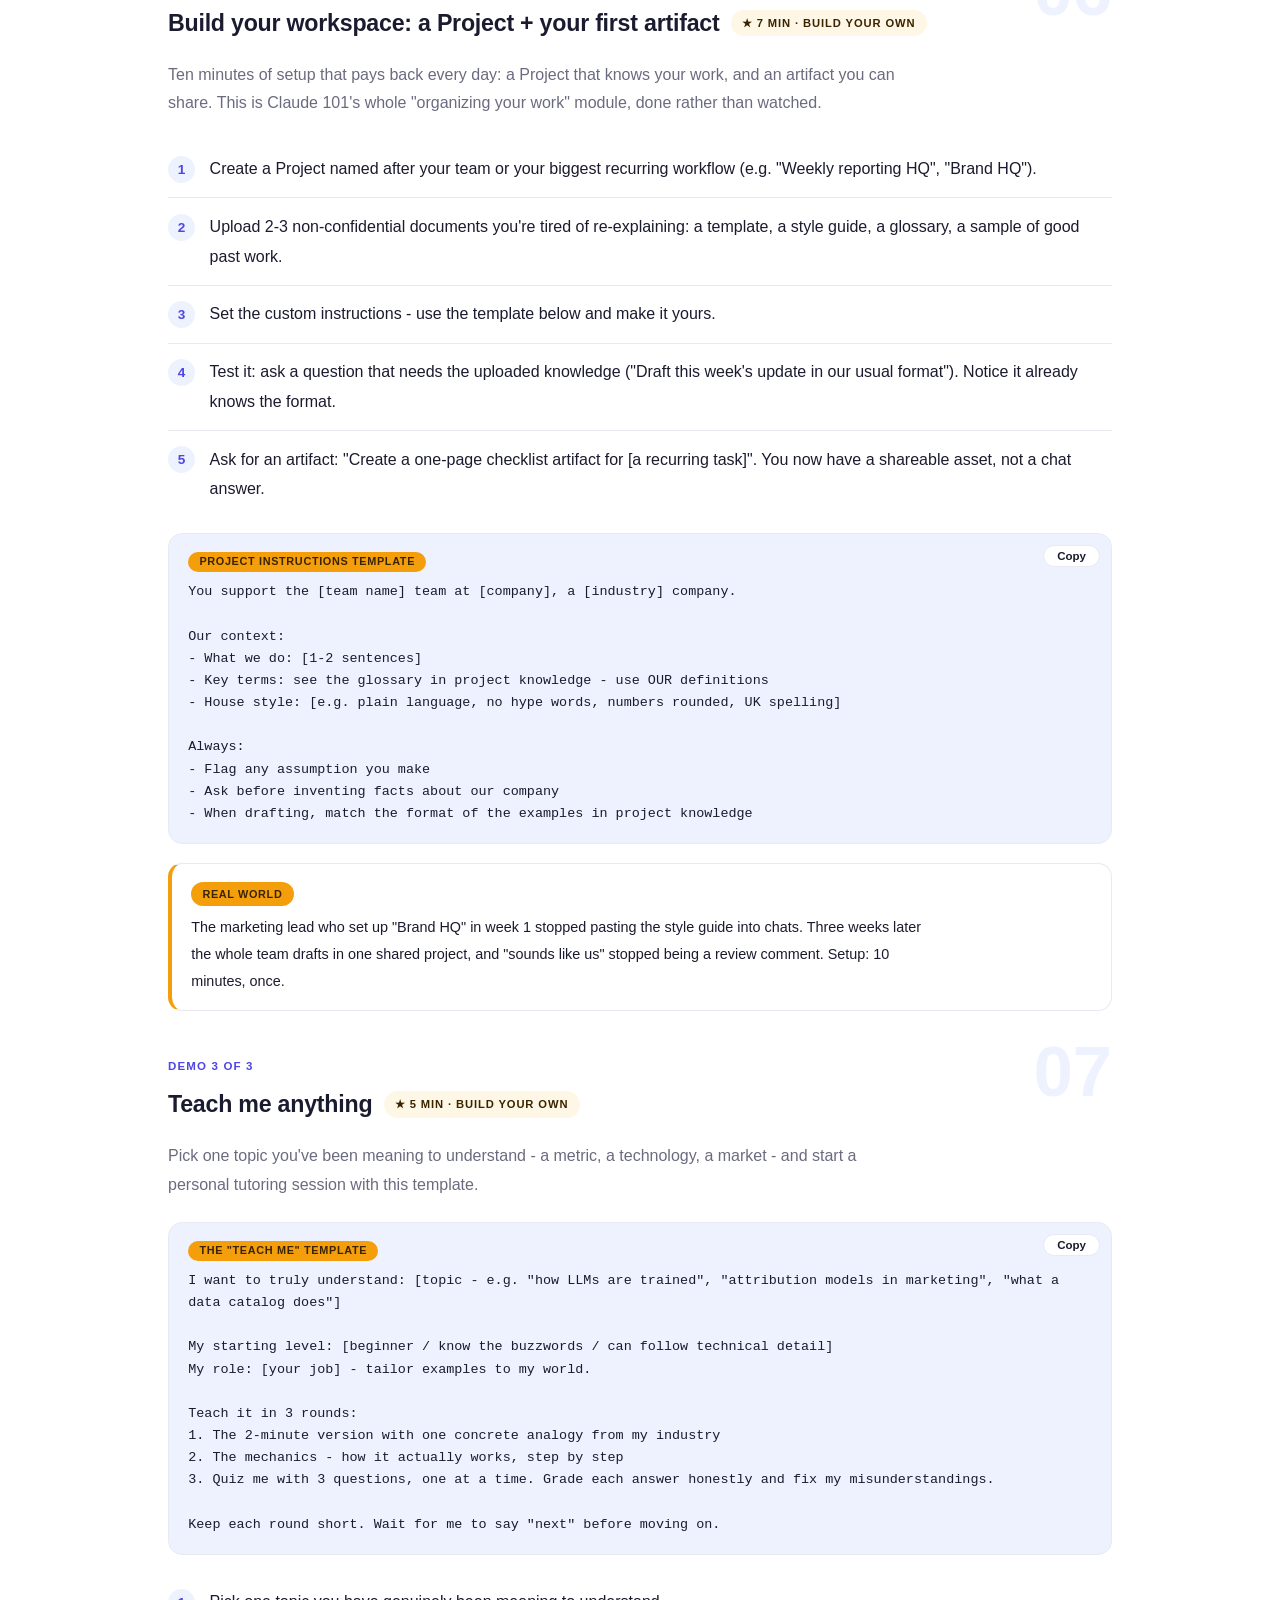
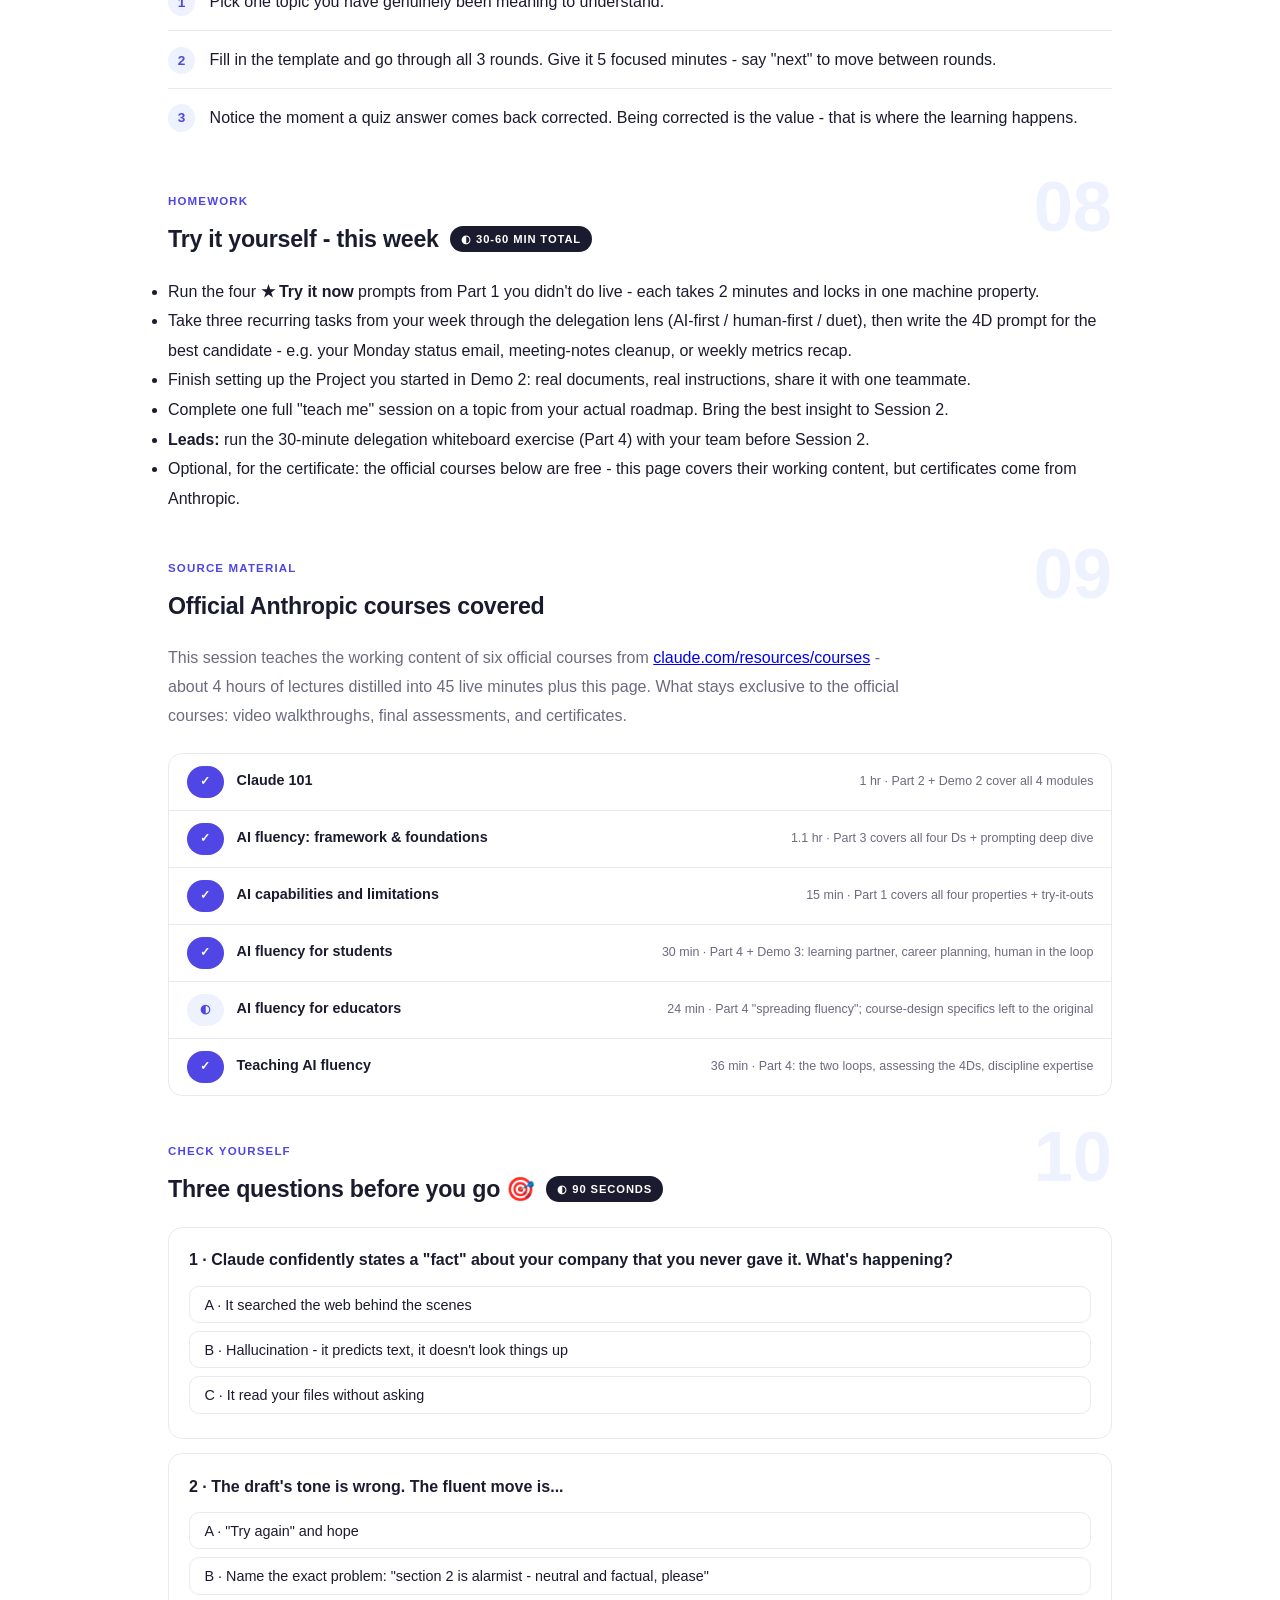
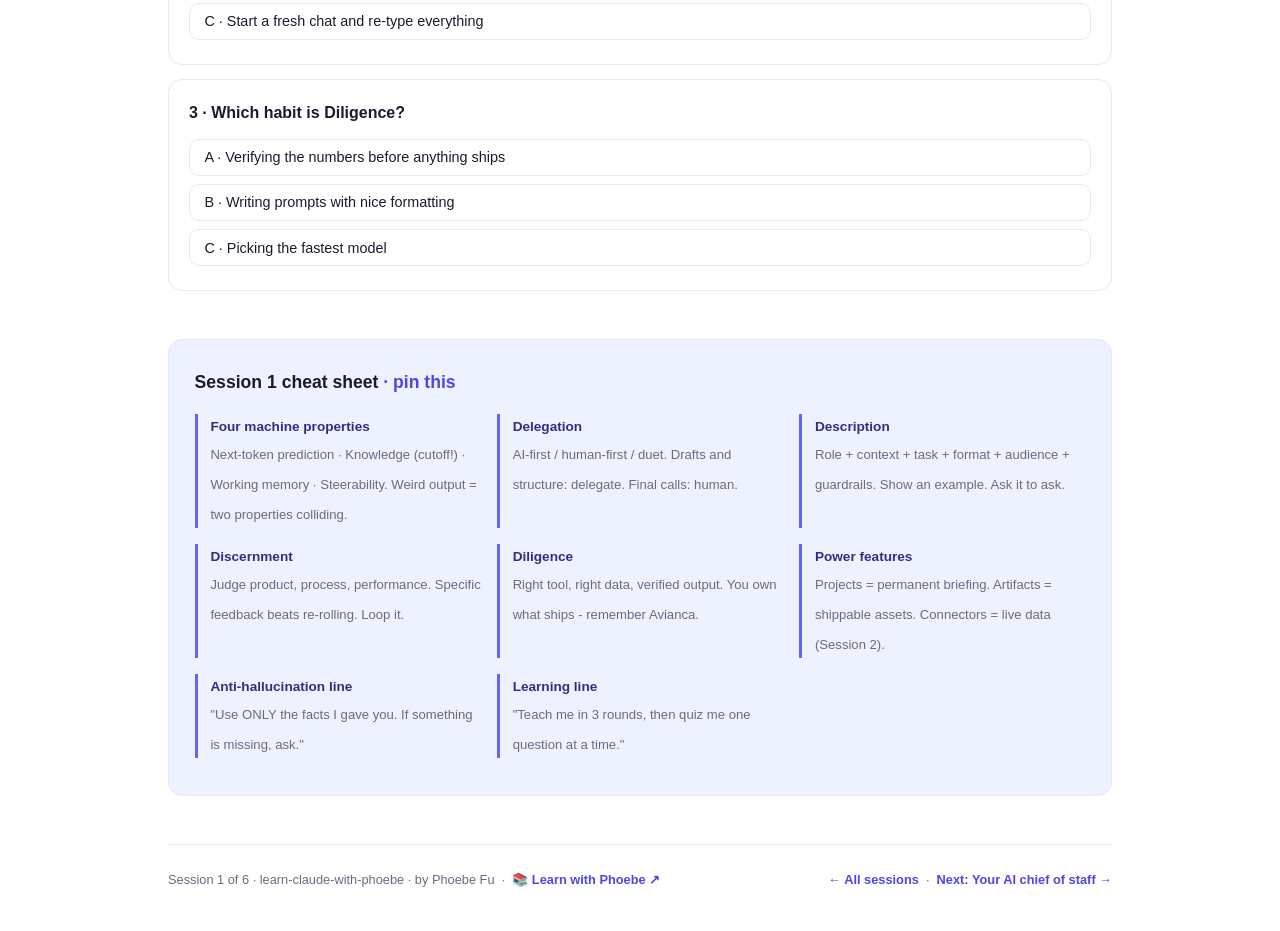
==== commit 4676783a: "Prompt-box label inside the box: overflow no longer cuts it in half The label hung 0.7rem above the " ====
--- a/courses/01-foundations.html
+++ b/courses/01-foundations.html
@@ -19,7 +19,7 @@
 <meta name="twitter:image" content="https://phoebefu6.github.io/learn-claude-with-phoebe/assets/og-cover.png">
 <!-- social:end -->
 <title>Session 1 · Meet Claude: AI fluency foundations - learn claude with phoebe</title>
-<link rel="stylesheet" href="../assets/style.css?v=36">
+<link rel="stylesheet" href="../assets/style.css?v=37">
 </head>
 <body>
 
--- a/assets/style.css
+++ b/assets/style.css
@@ -803,3 +803,8 @@
 .prompt-box b, .prompt-box strong { color: var(--indigo-deep, var(--ink)); }
 .prompt-box span, .prompt-box em, .prompt-box i { color: inherit; }
 .pp-stamp i { color: var(--ink); }
+
+/* Prompt-box label sits inside the box (2026-10-12). Hanging it 0.7rem above the edge let any
+   overflow:auto parent cut it in half; in normal flow nothing can clip it. The right margin
+   keeps it clear of the Copy button; long labels wrap instead of running under it. */
+.prompt-box > .label{ position: static; display: table; margin: 0 5.2rem .55rem 0; white-space: normal; line-height: 1.45; }
